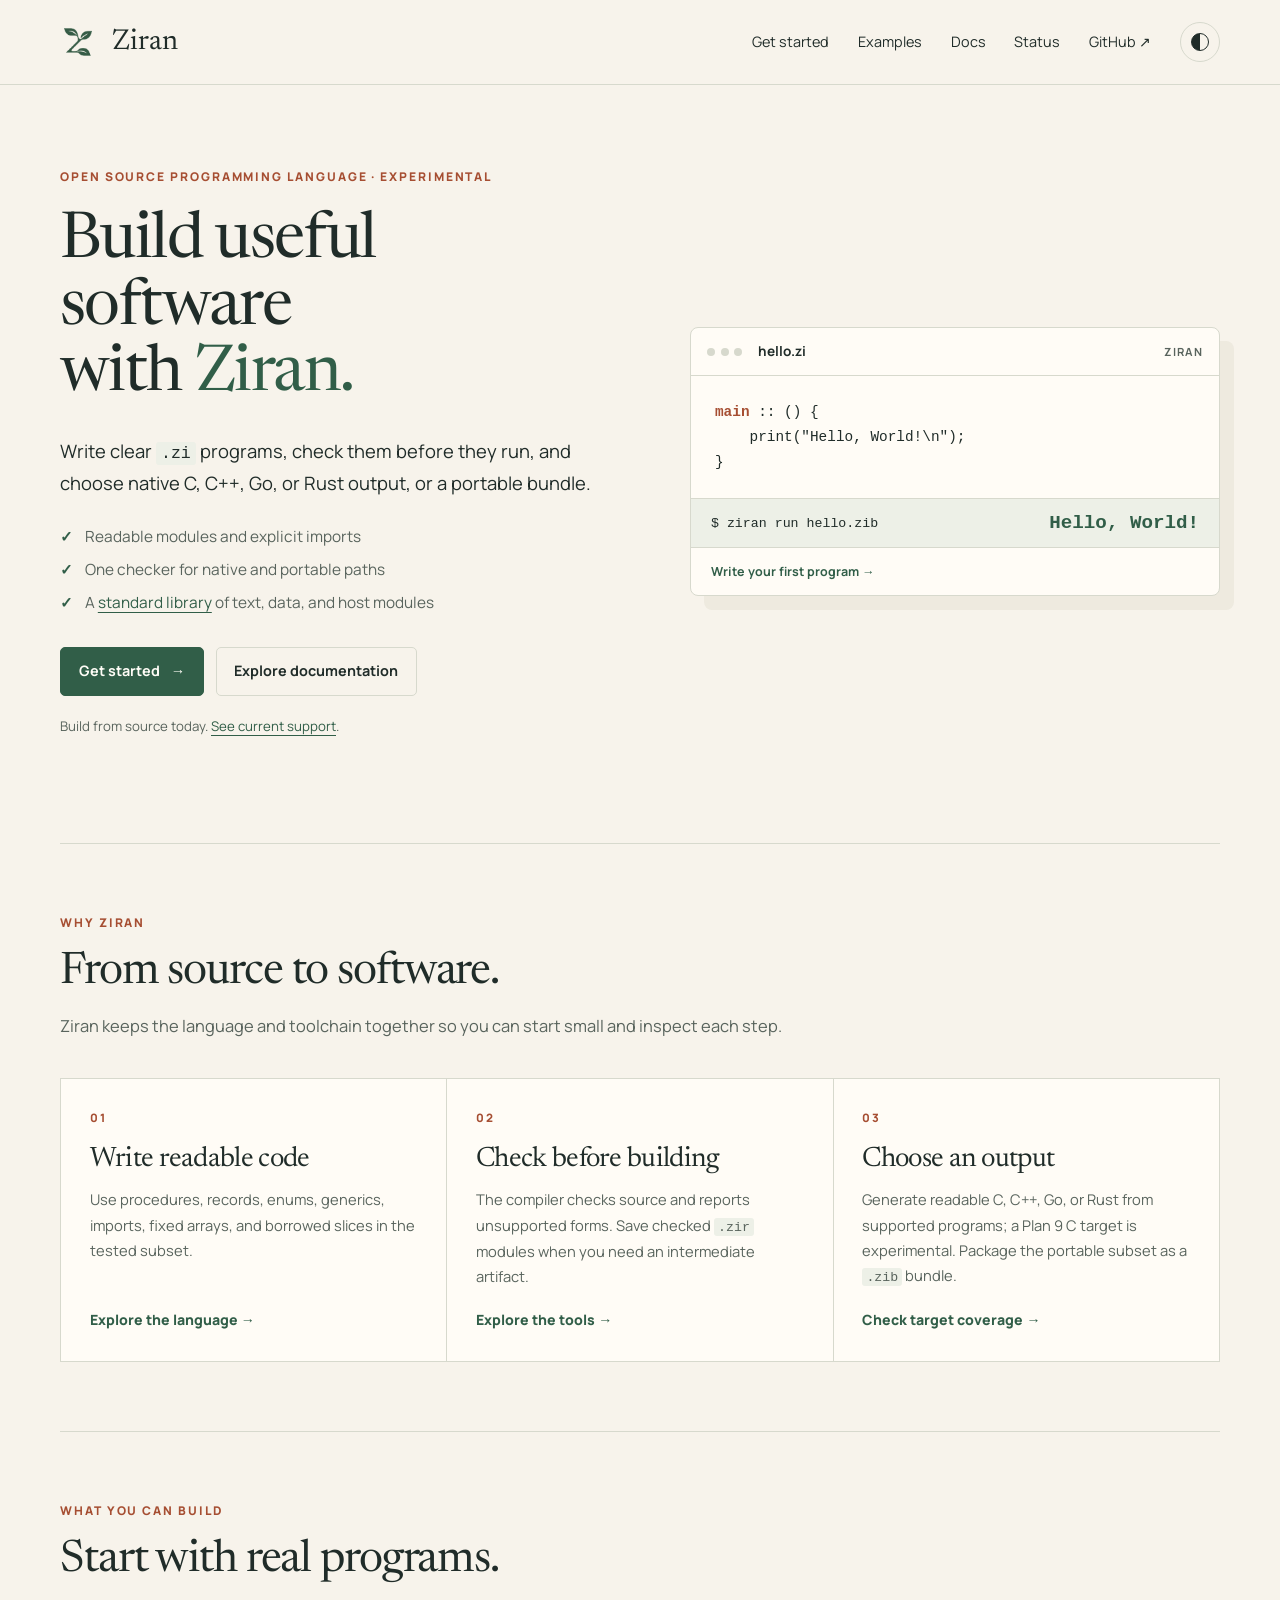
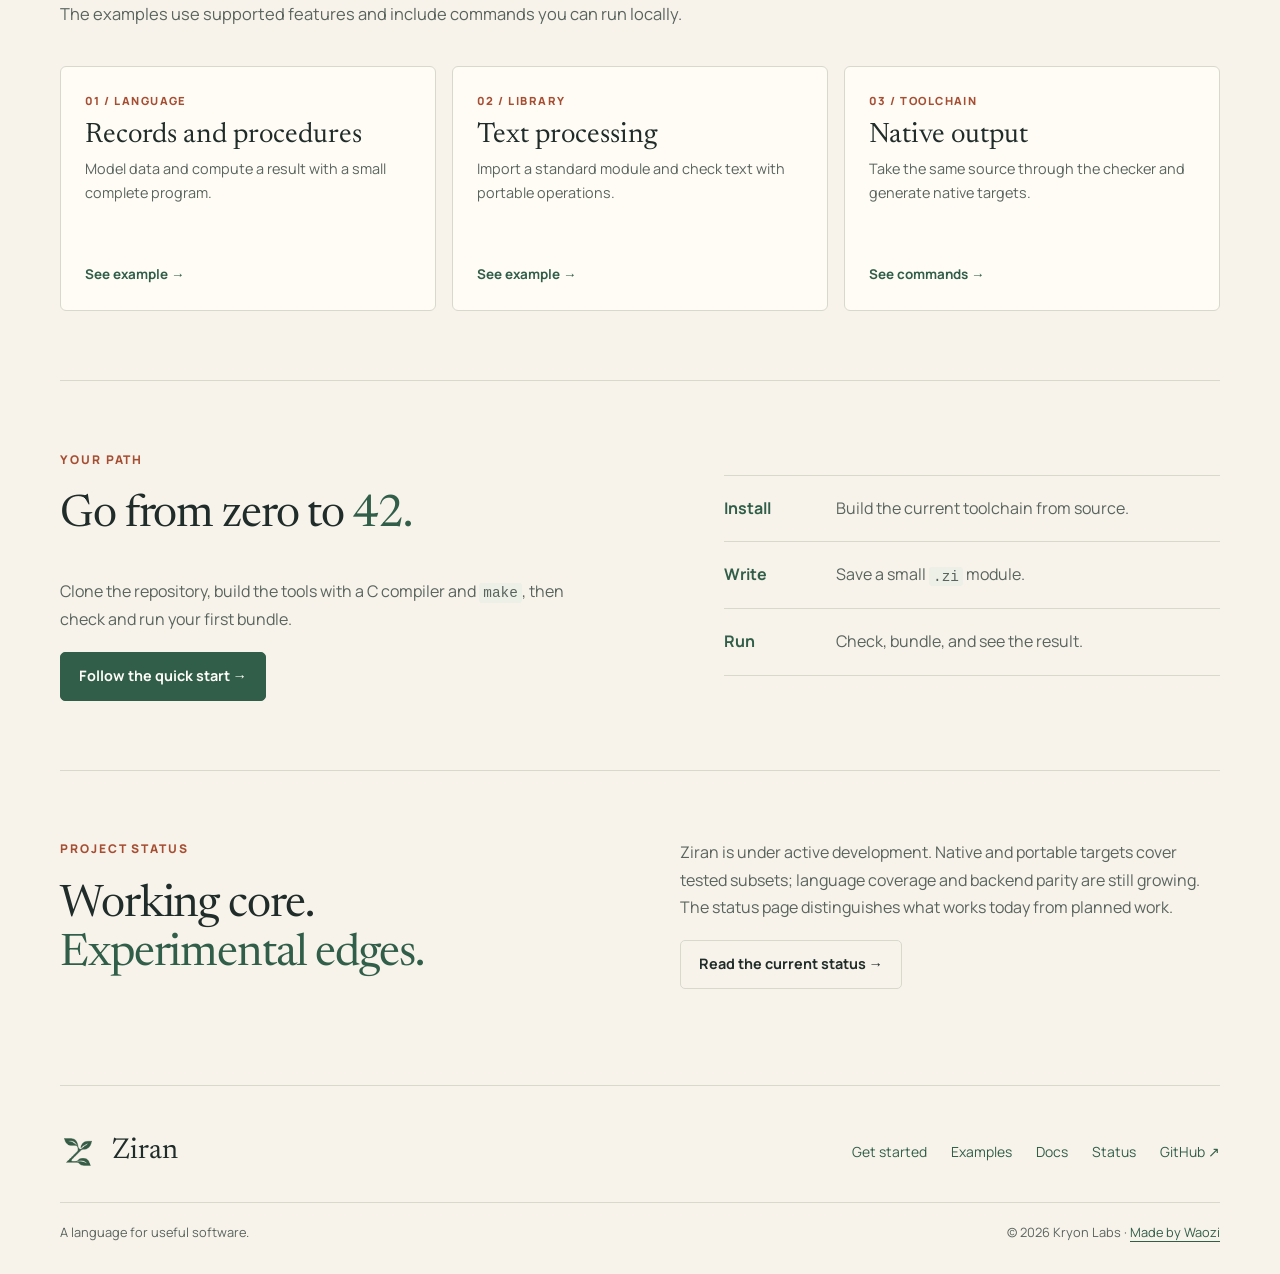
==== site/index.html @ 2a7edd81 "Bring the website up to date with the current toolchain The site now names Rust among the native tar" ====
<!doctype html>
<html lang="en">
<head>
  <meta charset="utf-8">
  <meta name="viewport" content="width=device-width, initial-scale=1">
  <meta name="theme-color" content="#f7f3eb">
  <meta name="description" content="Ziran is an experimental, open-source programming language. Write checked .zi programs, build native C, C++, Go, or Rust output, and run supported portable bundles.">
  <title>Ziran — Build useful software</title>
  <link rel="canonical" href="https://ziran-lang.org/">
  <link rel="icon" href="favicon.svg" type="image/svg+xml">
  <link rel="stylesheet" href="styles.css">
  <meta property="og:type" content="website">
  <meta property="og:url" content="https://ziran-lang.org/">
  <meta property="og:title" content="Ziran — Build useful software">
  <meta property="og:description" content="A checked language with native output and an experimental portable runtime. Start with a real program.">
  <meta name="twitter:card" content="summary">
  <script defer src="site.js"></script>
</head>
<body>
  <a class="skip-link" href="#main">Skip to content</a>
  <header class="site-header"><div class="site-header-inner">
    <a class="brand" href="index.html" aria-label="Ziran home"><img class="brand-icon" src="assets/logo-growing-z.png" alt="" width="36" height="36"><span>Ziran</span></a>
    <button class="menu-button" type="button" aria-expanded="false" aria-controls="primary-nav">Menu</button>
    <nav class="header-nav" id="primary-nav" aria-label="Primary">
      <a href="get-started.html">Get started</a><a href="examples.html">Examples</a><a href="docs.html">Docs</a><a href="status.html">Status</a><a href="https://github.com/ziranlang/ziran">GitHub ↗</a><button class="theme-toggle" type="button" aria-label="Switch color theme"></button>
    </nav>
  </div></header>
  <main id="main">
    <section class="hero hero-new">
      <div class="hero-copy">
        <p class="eyebrow">Open source programming language · Experimental</p>
        <h1>Build useful software with <em>Ziran.</em></h1>
        <p class="hero-lead">Write clear <code>.zi</code> programs, check them before they run, and choose native C, C++, Go, or Rust output, or a portable bundle.</p>
        <ul class="hero-points"><li>Readable modules and explicit imports</li><li>One checker for native and portable paths</li><li>A <a href="std.html">standard library</a> of text, data, and host modules</li></ul>
        <div class="actions"><a class="btn btn-primary" href="get-started.html">Get started <span aria-hidden="true">→</span></a><a class="btn" href="docs.html">Explore documentation</a></div>
        <p class="hero-note">Build from source today. <a href="status.html">See current support</a>.</p>
      </div>
      <div class="hero-code" aria-label="A complete Ziran source example and its result">
        <div class="code-title"><span class="code-dots" aria-hidden="true"><i></i><i></i><i></i></span><span>hello.zi</span><span class="code-tag">Ziran</span></div>
        <pre><code><span class="c-decl">main</span> :: () {
    print("Hello, World!\n");
}</code></pre>
        <div class="code-output"><span>$ ziran run hello.zib</span><strong>Hello, World!</strong></div>
        <div class="code-foot"><a href="get-started.html">Write your first program <span aria-hidden="true">→</span></a></div>
      </div>
    </section>

    <section class="feature-section" id="why">
      <div class="section-heading"><p class="eyebrow">Why Ziran</p><h2>From source to software.</h2><p>Ziran keeps the language and toolchain together so you can start small and inspect each step.</p></div>
      <div class="feature-grid">
        <article><span class="feature-number">01</span><h3>Write readable code</h3><p>Use procedures, records, enums, generics, imports, fixed arrays, and borrowed slices in the tested subset.</p><a href="language.html">Explore the language →</a></article>
        <article><span class="feature-number">02</span><h3>Check before building</h3><p>The compiler checks source and reports unsupported forms. Save checked <code>.zir</code> modules when you need an intermediate artifact.</p><a href="api.html#toolchain">Explore the tools →</a></article>
        <article><span class="feature-number">03</span><h3>Choose an output</h3><p>Generate readable C, C++, Go, or Rust from supported programs; a Plan 9 C target is experimental. Package the portable subset as a <code>.zib</code> bundle.</p><a href="status.html">Check target coverage →</a></article>
      </div>
    </section>

    <section class="use-section">
      <div class="section-heading"><p class="eyebrow">What you can build</p><h2>Start with real programs.</h2><p>The examples use supported features and include commands you can run locally.</p></div>
      <div class="use-grid">
        <a href="examples.html#structs"><span>01 / Language</span><strong>Records and procedures</strong><p>Model data and compute a result with a small complete program.</p><b>See example →</b></a>
        <a href="examples.html#text-demo"><span>02 / Library</span><strong>Text processing</strong><p>Import a standard module and check text with portable operations.</p><b>See example →</b></a>
        <a href="examples.html#targets"><span>03 / Toolchain</span><strong>Native output</strong><p>Take the same source through the checker and generate native targets.</p><b>See commands →</b></a>
      </div>
    </section>

    <section class="journey-section">
      <div><p class="eyebrow">Your path</p><h2>Go from zero to <em>42.</em></h2><p>Clone the repository, build the tools with a C compiler and <code>make</code>, then check and run your first bundle.</p><a class="btn btn-primary" href="get-started.html">Follow the quick start →</a></div>
      <ol><li><strong>Install</strong><span>Build the current toolchain from source.</span></li><li><strong>Write</strong><span>Save a small <code>.zi</code> module.</span></li><li><strong>Run</strong><span>Check, bundle, and see the result.</span></li></ol>
    </section>

    <section class="status-callout">
      <div><p class="eyebrow">Project status</p><h2>Working core.<br><em>Experimental edges.</em></h2></div>
      <div><p>Ziran is under active development. Native and portable targets cover tested subsets; language coverage and backend parity are still growing. The status page distinguishes what works today from planned work.</p><a class="btn" href="status.html">Read the current status →</a></div>
    </section>
  </main>
  <footer><div class="footer-top"><a class="brand" href="index.html"><img class="brand-icon" src="assets/logo-growing-z.png" alt="" width="36" height="36"><span>Ziran</span></a><nav aria-label="Footer"><a href="get-started.html">Get started</a><a href="examples.html">Examples</a><a href="docs.html">Docs</a><a href="status.html">Status</a><a href="https://github.com/ziranlang/ziran">GitHub ↗</a></nav></div><div class="footer-bottom"><p>A language for useful software.</p><p>© 2026 Kryon Labs · <a href="https://waozi.xyz/">Made by Waozi</a></p></div></footer>
</body>
</html>
---- site/styles.css ----
@font-face{font-family:Manrope;src:url('assets/manrope.woff2') format('woff2');font-weight:200 800;font-display:swap}
@font-face{font-family:Newsreader;src:url('assets/newsreader.woff2') format('woff2');font-weight:200 800;font-display:swap}
:root{color-scheme:light;--bg:#f7f3eb;--surface:#fffcf6;--surface-muted:#eeeadf;--ink:#202c29;--muted:#59645d;--line:#d7d9cd;--accent:#315e48;--accent-ink:#fffdf7;--rust:#a64e32;--code:#edf0e7}
:root[data-theme=dark]{color-scheme:dark;--bg:#18221f;--surface:#202e28;--surface-muted:#26352e;--ink:#f4efe3;--muted:#b9c4b9;--line:#415247;--accent:#b5d4a9;--accent-ink:#17241b;--rust:#e6a386;--code:#202c27}
*{box-sizing:border-box}
html{scroll-behavior:smooth;scroll-padding-top:6rem}
body{margin:0;background:var(--bg);color:var(--ink);font:16px/1.7 Manrope,Arial,sans-serif}
a{color:var(--accent);text-underline-offset:4px}
a:hover{text-decoration-thickness:2px}
button{font:inherit;color:inherit;cursor:pointer}
img{max-width:100%;height:auto}
:focus-visible{outline:3px solid var(--rust);outline-offset:4px}
h1,h2,h3,p{margin-top:0}
h1,h2,h3{font-family:Newsreader,Georgia,serif;font-weight:450;line-height:1.08;letter-spacing:-.025em;text-wrap:balance}
h1{font-size:clamp(3rem,5.3vw,5.25rem)}
h2{font-size:clamp(2.2rem,3.5vw,3.4rem)}
h3{font-size:1.7rem}
h1 em,h2 em{font-style:normal;color:var(--accent)}
p{margin-bottom:1.2rem}
code,pre{font-family:ui-monospace,SFMono-Regular,Consolas,monospace}
p code,li code{font-size:.9em;background:var(--code);padding:.12em .3em;border-radius:3px}
pre{margin:0;white-space:pre;overflow-x:auto;tab-size:4;font-size:.9rem;line-height:1.8}
main,.site-header-inner,footer{width:min(1160px,calc(100% - 64px));margin-inline:auto}
main>section{padding-block:4.3rem;border-bottom:1px solid var(--line)}
.skip-link{position:fixed;top:-80px;left:1rem;z-index:20;background:var(--surface);padding:.7rem 1rem}
.skip-link:focus{top:1rem}
.site-header{border-bottom:1px solid var(--line);position:relative;z-index:10}
.site-header-inner{min-height:84px;display:flex;align-items:center;justify-content:space-between;gap:2rem}
.brand{display:inline-flex;align-items:center;gap:.7rem;color:var(--ink);text-decoration:none;font:600 1.8rem Newsreader,Georgia,serif}
.brand-mark{display:grid;place-items:center;width:34px;height:34px;background:var(--accent);color:var(--accent-ink);border-radius:5px;font:700 1.3rem Manrope,Arial,sans-serif}
.brand-icon{width:36px;height:36px;object-fit:contain;flex:none;transform:scale(1.5);margin-right:5px}
:root[data-theme=dark] .brand-icon{background:#f7f3eb;border-radius:5px}
.header-nav{display:flex;align-items:center;gap:1.8rem}
.header-nav a{color:var(--ink);font-size:.9rem;text-decoration:none}
.header-nav a:hover,.header-nav a[aria-current=page]{color:var(--accent);text-decoration:underline}
.theme-toggle{display:grid;place-items:center;flex:0 0 40px;padding:0;background:none;border:1px solid var(--line);border-radius:50%;width:40px;height:40px;line-height:1}
.theme-toggle::before{content:"";display:block;width:16px;height:16px;border:1.5px solid currentColor;border-radius:50%;background:linear-gradient(90deg,currentColor 50%,transparent 50%)}
.menu-button{display:none;border:1px solid var(--line);border-radius:5px;padding:.4rem .8rem;background:var(--surface)}
.eyebrow{color:var(--rust);font-size:.75rem;letter-spacing:.16em;text-transform:uppercase;font-weight:800;margin-bottom:1.4rem}
.hero{display:grid;grid-template-columns:minmax(0,1.03fr) minmax(0,.97fr);align-items:center;gap:3.7rem;min-height:610px}
.hero h1{line-height:1.01;margin-bottom:1.7rem}
.hero-lead{font-size:1.13rem;color:var(--muted);max-width:35rem}
.actions{display:flex;flex-wrap:wrap;gap:.75rem;margin:1.9rem 0 1.2rem}
.btn{display:inline-flex;align-items:center;justify-content:center;gap:.7rem;min-height:46px;padding:.7rem 1.1rem;border:1px solid var(--line);border-radius:5px;color:var(--ink);text-decoration:none;font-size:.9rem;font-weight:700;background:transparent}
.btn:hover{background:var(--surface-muted);text-decoration:none}
.btn-primary{background:var(--accent);border-color:var(--accent);color:var(--accent-ink)}
.btn-primary:hover{background:var(--ink);border-color:var(--ink);color:var(--bg)}
.hero-note{font-size:.83rem;color:var(--muted)}
.hero-note span{margin:0 .35rem}
.hero-code{min-width:0;background:var(--surface);border:1px solid var(--line);box-shadow:16px 16px 0 var(--surface-muted);border-radius:8px;overflow:hidden;transform:rotate(1deg)}
.code-title{display:flex;align-items:center;gap:1rem;border-bottom:1px solid var(--line);padding:.75rem 1rem;font-size:.85rem;font-weight:700}
.code-dots{display:inline-flex;gap:.35rem}.code-dots i{width:8px;height:8px;border-radius:50%;background:var(--line)}
.code-tag{margin-left:auto;color:var(--muted);font-size:.7rem;text-transform:uppercase;letter-spacing:.1em}
.hero-code pre{padding:1.35rem;color:var(--ink);font-size:.85rem;min-height:385px}
.c-decl{color:var(--rust);font-weight:700}
.code-foot{display:flex;flex-wrap:wrap;gap:.55rem;align-items:center;border-top:1px solid var(--line);padding:.75rem 1rem;font-size:.72rem;color:var(--muted);text-transform:uppercase;letter-spacing:.06em}
.intro-band{display:grid;grid-template-columns:repeat(3,1fr);gap:2rem}
.intro-band>div+div{border-left:1px solid var(--line);padding-left:2rem}
.intro-band span{display:block;color:var(--rust);font-size:.7rem;letter-spacing:.14em;font-weight:800;margin-bottom:.8rem}
.intro-band strong{display:block;font:500 1.8rem Newsreader,Georgia,serif;margin-bottom:.35rem}
.intro-band p{color:var(--muted);margin:0;font-size:.93rem}
.split-section{display:grid;grid-template-columns:1fr 1fr;gap:5rem;align-items:start}
.split-section p{color:var(--muted)}
.split-section h2{margin-bottom:1.5rem}
.text-link{font-weight:700;text-decoration:none;border-bottom:1px solid var(--accent)}
.text-link:hover{border-bottom-width:2px}
.pipeline{background:var(--surface);border:1px solid var(--line);padding:1.5rem 2rem;border-radius:8px}
.pipeline>div:not(.pipeline-targets){display:flex;align-items:center;gap:1rem;flex-wrap:wrap}
.pipeline small{color:var(--rust);font-size:.68rem;letter-spacing:.14em;font-weight:800;width:8rem}
.pipeline strong{font:500 2rem Newsreader,Georgia,serif;color:var(--ink)}
.pipeline span:not(.pipe-arrow){color:var(--muted);font-size:.82rem;margin-left:auto}
.pipe-arrow{display:block;color:var(--rust);font-size:1.2rem;margin:.3rem 0 .3rem 9.8rem}
.pipeline-targets{display:grid;grid-template-columns:1fr 1fr;gap:.8rem}.pipeline-targets>div{border:1px solid var(--line);padding:1rem;border-radius:5px}.pipeline-targets small,.pipeline-targets strong{display:block;width:auto}.pipeline-targets strong{font-size:1.55rem}
.relationship{background:linear-gradient(115deg,transparent 60%,var(--surface-muted));padding-inline:1rem}
.status-callout{display:grid;grid-template-columns:1fr 1fr;gap:5rem;align-items:start}
.status-callout p:not(.eyebrow){color:var(--muted)}
footer{padding-block:3rem 2rem}
.footer-top,.footer-bottom{display:flex;justify-content:space-between;gap:2rem;align-items:center}
.footer-top{padding-bottom:2rem;border-bottom:1px solid var(--line)}
.footer-top nav{display:flex;gap:1.5rem;flex-wrap:wrap}.footer-top nav a{font-size:.87rem;text-decoration:none}
.footer-bottom{padding-top:1.2rem;color:var(--muted);font-size:.8rem}.footer-bottom p{margin:0}
.article-head{padding-block:4rem 2.5rem;border-bottom:1px solid var(--line);max-width:54rem}.article-head h1{margin-bottom:1.2rem}.article-head>p:last-child{color:var(--muted);font-size:1.1rem}
.article-grid{display:grid;grid-template-columns:12rem minmax(0,1fr);gap:5rem;padding-block:2rem 4rem}
.page-toc{position:sticky;top:2rem;align-self:start;display:grid;gap:.6rem;font-size:.85rem}.page-toc strong{color:var(--rust);text-transform:uppercase;letter-spacing:.1em;font-size:.73rem}.page-toc a{text-decoration:none}
.article-body section{padding-block:2.5rem;border-bottom:1px solid var(--line);scroll-margin-top:2rem}.article-body section:first-child{padding-top:.5rem}.article-body h2{font-size:2.6rem}.article-body p{max-width:48rem;color:var(--muted)}.article-body pre{background:var(--code);border:1px solid var(--line);border-radius:6px;padding:1.25rem;margin:1.2rem 0;max-width:100%}
.link-list{display:grid;border-top:1px solid var(--line)}.link-list a{display:flex;justify-content:space-between;gap:1.5rem;padding:1rem 0;border-bottom:1px solid var(--line);text-decoration:none}.link-list span{color:var(--muted);font-size:.85rem;text-align:right}
.api-list{border-top:1px solid var(--line);margin:1.4rem 0 1.8rem}.api-list>div{padding:1rem 0;border-bottom:1px solid var(--line)}.api-list>div>code{display:block;overflow-wrap:anywhere;color:var(--ink);font-size:.9rem;font-weight:700}.api-list p{margin:.3rem 0 0;font-size:.9rem}.api-list p.api-note{color:var(--accent);font-size:.78rem;font-weight:600;letter-spacing:.02em}.api-body h3{margin:2rem 0 .5rem}.api-body section p{max-width:100%}
.status-grid{display:grid;grid-template-columns:repeat(2,1fr);gap:1px;background:var(--line);padding:0!important;margin-block:2rem}.status-grid article{background:var(--bg);padding:2rem}.status-grid h2{font-size:2rem}.status-grid p{color:var(--muted);margin:0}.status-label{color:var(--rust);font-size:.72rem;text-transform:uppercase;letter-spacing:.12em;font-weight:800}
.status-roadmap{max-width:60rem}.roadmap-list{border-top:1px solid var(--line);margin:1.8rem 0 2rem}.roadmap-list>div{display:grid;grid-template-columns:13rem 1fr;gap:2rem;padding:1.1rem 0;border-bottom:1px solid var(--line)}.roadmap-list p{color:var(--muted);margin:0}
@media(max-width:850px){.hero{grid-template-columns:1fr;gap:2rem;padding-block:3.5rem}.hero-code{transform:none;max-width:42rem}.split-section,.status-callout{gap:2rem}.pipeline>div:not(.pipeline-targets){display:block}.pipeline span:not(.pipe-arrow){display:block;margin:0}.pipe-arrow{margin-left:0}.article-grid{gap:2rem}}
@media(max-width:650px){main,.site-header-inner,footer{width:min(100% - 36px,1160px)}main>section{padding-block:3.2rem}.site-header-inner{min-height:68px}.brand{font-size:1.55rem}.menu-button{display:block}.header-nav{display:none;position:absolute;top:100%;left:0;right:0;padding:1rem 18px 1.4rem;background:var(--surface);border-bottom:1px solid var(--line);box-shadow:0 12px 20px #0002;align-items:stretch;flex-direction:column;gap:.9rem}.header-nav.is-open{display:flex}.header-nav a{font-size:1rem}.hero{min-height:0}.hero h1{font-size:clamp(2.8rem,12vw,4.3rem)}.hero-code pre{font-size:.75rem;min-height:0}.intro-band,.split-section,.status-callout,.status-grid,.article-grid{grid-template-columns:1fr}.intro-band>div+div{border-left:0;border-top:1px solid var(--line);padding-left:0;padding-top:1.5rem}.relationship{padding-inline:0}.article-head{padding-block:3rem 2rem}.article-grid{padding-top:0}.page-toc{position:static;display:flex;flex-wrap:wrap;gap:.55rem 1rem;padding:1rem 0;border-bottom:1px solid var(--line)}.page-toc strong{width:100%}.status-grid article{padding:1.5rem}.roadmap-list>div{grid-template-columns:1fr;gap:.3rem}.footer-top,.footer-bottom{align-items:flex-start;flex-direction:column;gap:1rem}.footer-top nav{gap:1rem}}
@media(prefers-reduced-motion:reduce){html{scroll-behavior:auto}}

/* Clear entry paths for the language site. */
.hero-new{min-height:0;padding-block:5.1rem 5.4rem;gap:4.2rem}
.hero-new h1{font-size:clamp(3.4rem,5vw,5.5rem);line-height:1.04;max-width:13ch}
.hero-new .hero-lead{font-size:1.15rem;max-width:34rem;color:var(--ink)}
.hero-points{padding:0;margin:1.5rem 0 1.7rem;list-style:none;color:var(--muted);font-size:.96rem}
.hero-points li{position:relative;padding-left:1.55rem;margin:.45rem 0}
.hero-points li::before{content:"✓";position:absolute;left:0;color:var(--accent);font-weight:800}
.hero-new .hero-code{transform:none;box-shadow:14px 14px 0 var(--surface-muted)}
.hero-new .hero-code pre{min-height:0;padding:1.45rem 1.5rem;font-size:.9rem;line-height:1.75}
.code-output{display:flex;align-items:center;justify-content:space-between;gap:1rem;background:var(--code);border-top:1px solid var(--line);padding:.8rem 1.25rem;font: .83rem ui-monospace,SFMono-Regular,Consolas,monospace}
.code-output strong{color:var(--accent);font-size:1.2rem}
.hero-new .code-foot{padding:.8rem 1.25rem;text-transform:none;letter-spacing:0;font-size:.78rem}
.hero-new .code-foot a{font-weight:700;text-decoration:none}
.hero-new .code-foot a:hover{text-decoration:underline}
.section-heading{max-width:46rem;margin-bottom:2.4rem}
.section-heading .eyebrow{margin-bottom:1rem}
.section-heading h2{margin-bottom:.9rem}
.section-heading>p:last-child{color:var(--muted);font-size:1.03rem}
.feature-grid{display:grid;grid-template-columns:repeat(3,minmax(0,1fr));gap:1px;background:var(--line);border:1px solid var(--line)}
.feature-grid article{background:var(--surface);padding:1.8rem;display:flex;flex-direction:column;align-items:start}
.feature-number{color:var(--rust);font-weight:800;font-size:.72rem;letter-spacing:.15em}
.feature-grid h3{font-size:1.75rem;margin:1.05rem 0 .8rem}
.feature-grid p{color:var(--muted);font-size:.92rem;flex:1}
.feature-grid a{font-size:.88rem;font-weight:800;text-decoration:none}
.feature-grid a:hover{text-decoration:underline}
.use-grid,.docs-card-grid{display:grid;grid-template-columns:repeat(3,minmax(0,1fr));gap:1rem}
.use-grid>a,.docs-card-grid>a{display:flex;flex-direction:column;align-items:start;text-decoration:none;color:var(--ink);border:1px solid var(--line);background:var(--surface);border-radius:6px;padding:1.5rem;min-height:245px;transition:transform .15s ease,box-shadow .15s ease}
.use-grid>a:hover,.docs-card-grid>a:hover{transform:translateY(-3px);box-shadow:0 8px 20px #0001}
.use-grid span,.docs-card-grid span{color:var(--rust);font-size:.7rem;letter-spacing:.13em;text-transform:uppercase;font-weight:800}
.use-grid strong,.docs-card-grid strong{font:500 1.75rem Newsreader,Georgia,serif;margin:.7rem 0 .45rem}
.use-grid p,.docs-card-grid p{color:var(--muted);font-size:.9rem;flex:1;margin-bottom:.7rem}
.use-grid b,.docs-card-grid b{color:var(--accent);font-size:.84rem}
.journey-section{display:grid;grid-template-columns:1fr .85fr;gap:5rem;align-items:center}
.journey-section p:not(.eyebrow){color:var(--muted);max-width:33rem}
.journey-section ol{list-style:none;padding:0;margin:0;border-top:1px solid var(--line)}
.journey-section li{display:grid;grid-template-columns:6rem 1fr;gap:1rem;padding:1.2rem 0;border-bottom:1px solid var(--line)}
.journey-section li strong{color:var(--accent)}
.journey-section li span{color:var(--muted)}
.docs-home .article-head{max-width:48rem}
.docs-feature{display:grid;grid-template-columns:1fr .65fr;gap:5rem;align-items:center}
.docs-feature p:not(.eyebrow){color:var(--muted);max-width:37rem}
.docs-command{border:1px solid var(--line);background:var(--surface);border-radius:6px;padding:1.5rem}
.docs-command>span{color:var(--rust);font-size:.72rem;font-weight:800;letter-spacing:.15em}
.docs-command p{margin:1rem 0 0;padding-bottom:1rem;border-bottom:1px solid var(--line)}
.docs-command p:last-child{padding:0;border:0}
.docs-command b{color:var(--accent);margin-right:.7rem}
.docs-card-grid{grid-template-columns:repeat(3,minmax(0,1fr))}
.docs-card-grid>a{min-height:220px}
.docs-note{background:var(--surface-muted);padding:1.5rem 2rem!important;margin-bottom:2rem}
.docs-note p{margin:0}
.article-body pre{white-space:pre;overflow-x:auto;position:relative;padding-top:2.7rem}
.copy-button{position:absolute;top:.55rem;right:.55rem;border:1px solid var(--line);background:var(--surface);border-radius:4px;padding:.22rem .55rem;font:700 .72rem Manrope,Arial,sans-serif;color:var(--ink)}
.copy-button:hover{background:var(--surface-muted)}
.article-body{min-width:0}
@media(max-width:850px){.hero-new{gap:2.8rem}.hero-new h1{max-width:15ch}.feature-grid,.use-grid,.docs-card-grid{grid-template-columns:repeat(2,minmax(0,1fr))}.journey-section,.docs-feature{grid-template-columns:1fr;gap:2rem}}
@media(max-width:650px){.hero-new{padding-block:3.5rem}.hero-new h1{font-size:clamp(3rem,11vw,4.2rem)}.hero-new .hero-code{box-shadow:8px 8px 0 var(--surface-muted)}.feature-grid,.use-grid,.docs-card-grid,.article-grid{grid-template-columns:minmax(0,1fr)}.feature-grid article{padding:1.5rem}.use-grid>a,.docs-card-grid>a{min-height:0}.journey-section li{grid-template-columns:5rem 1fr}.docs-note{padding:1.5rem!important}}
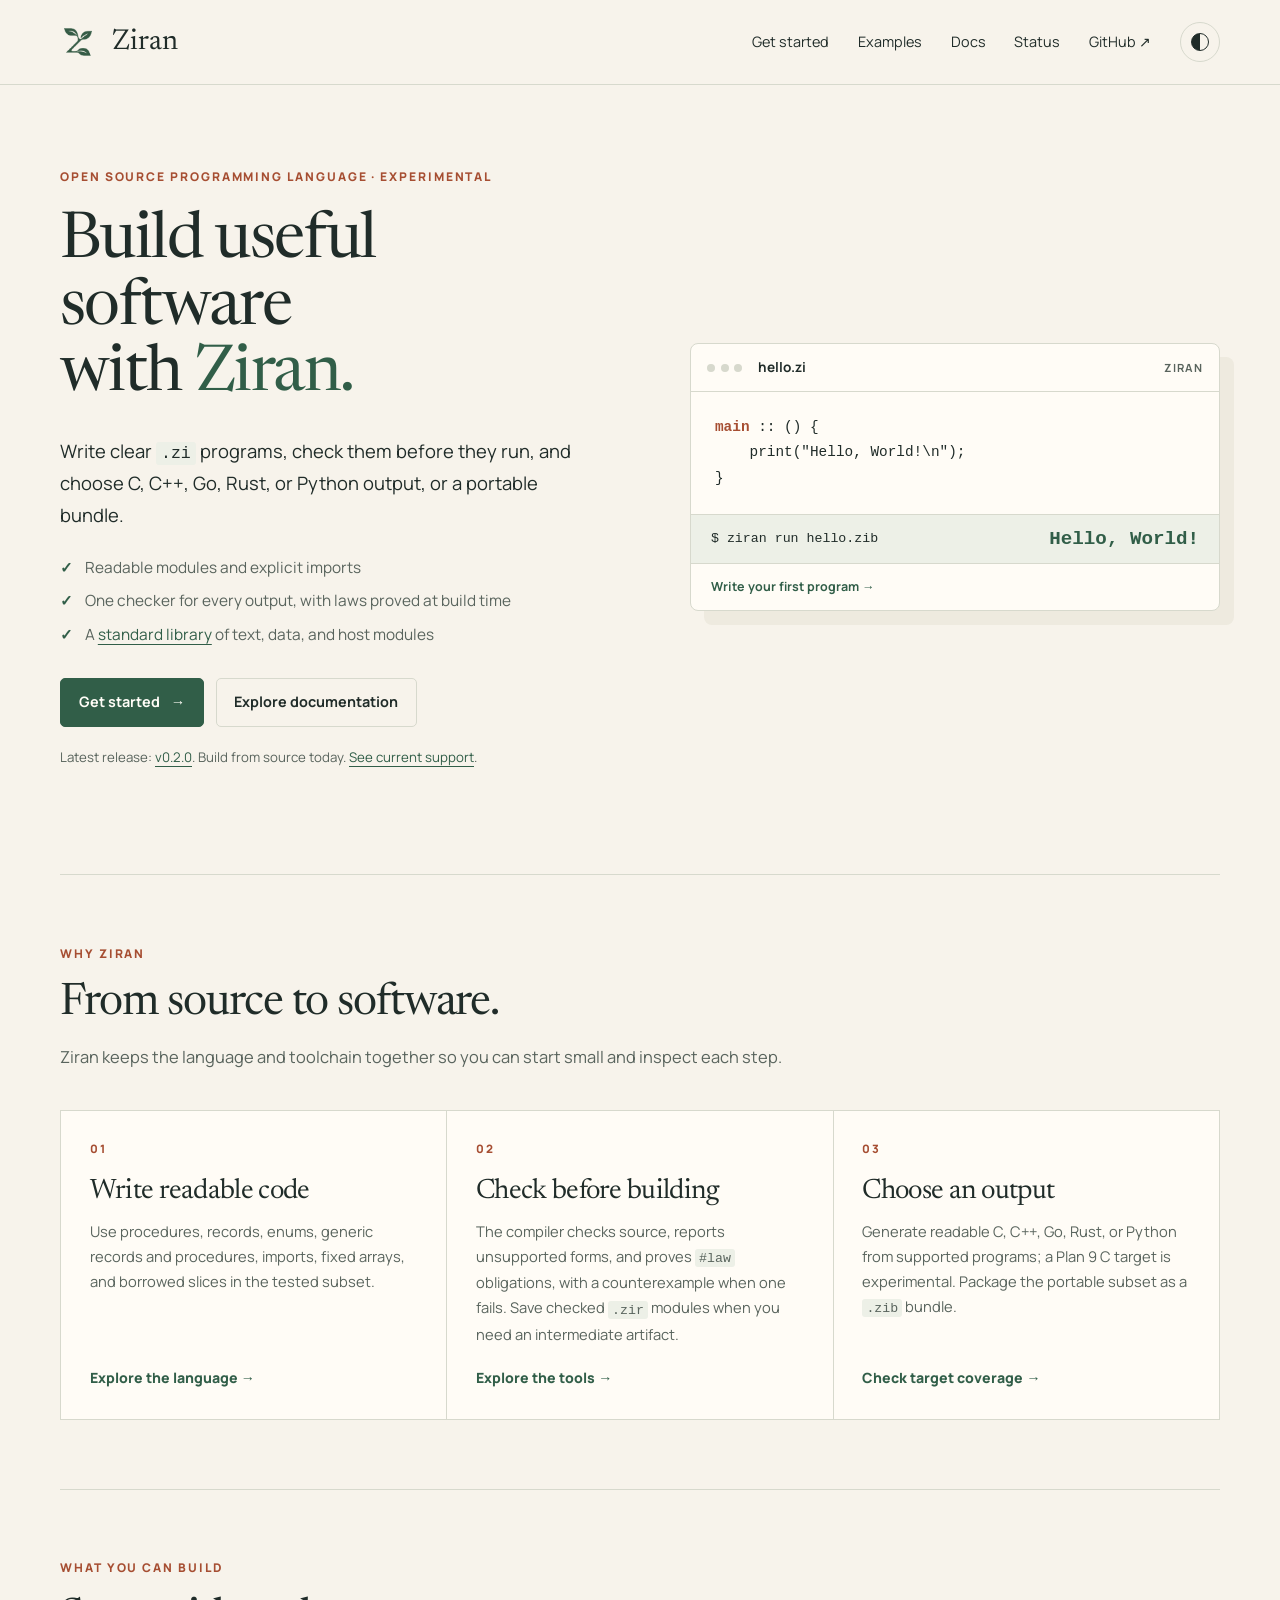
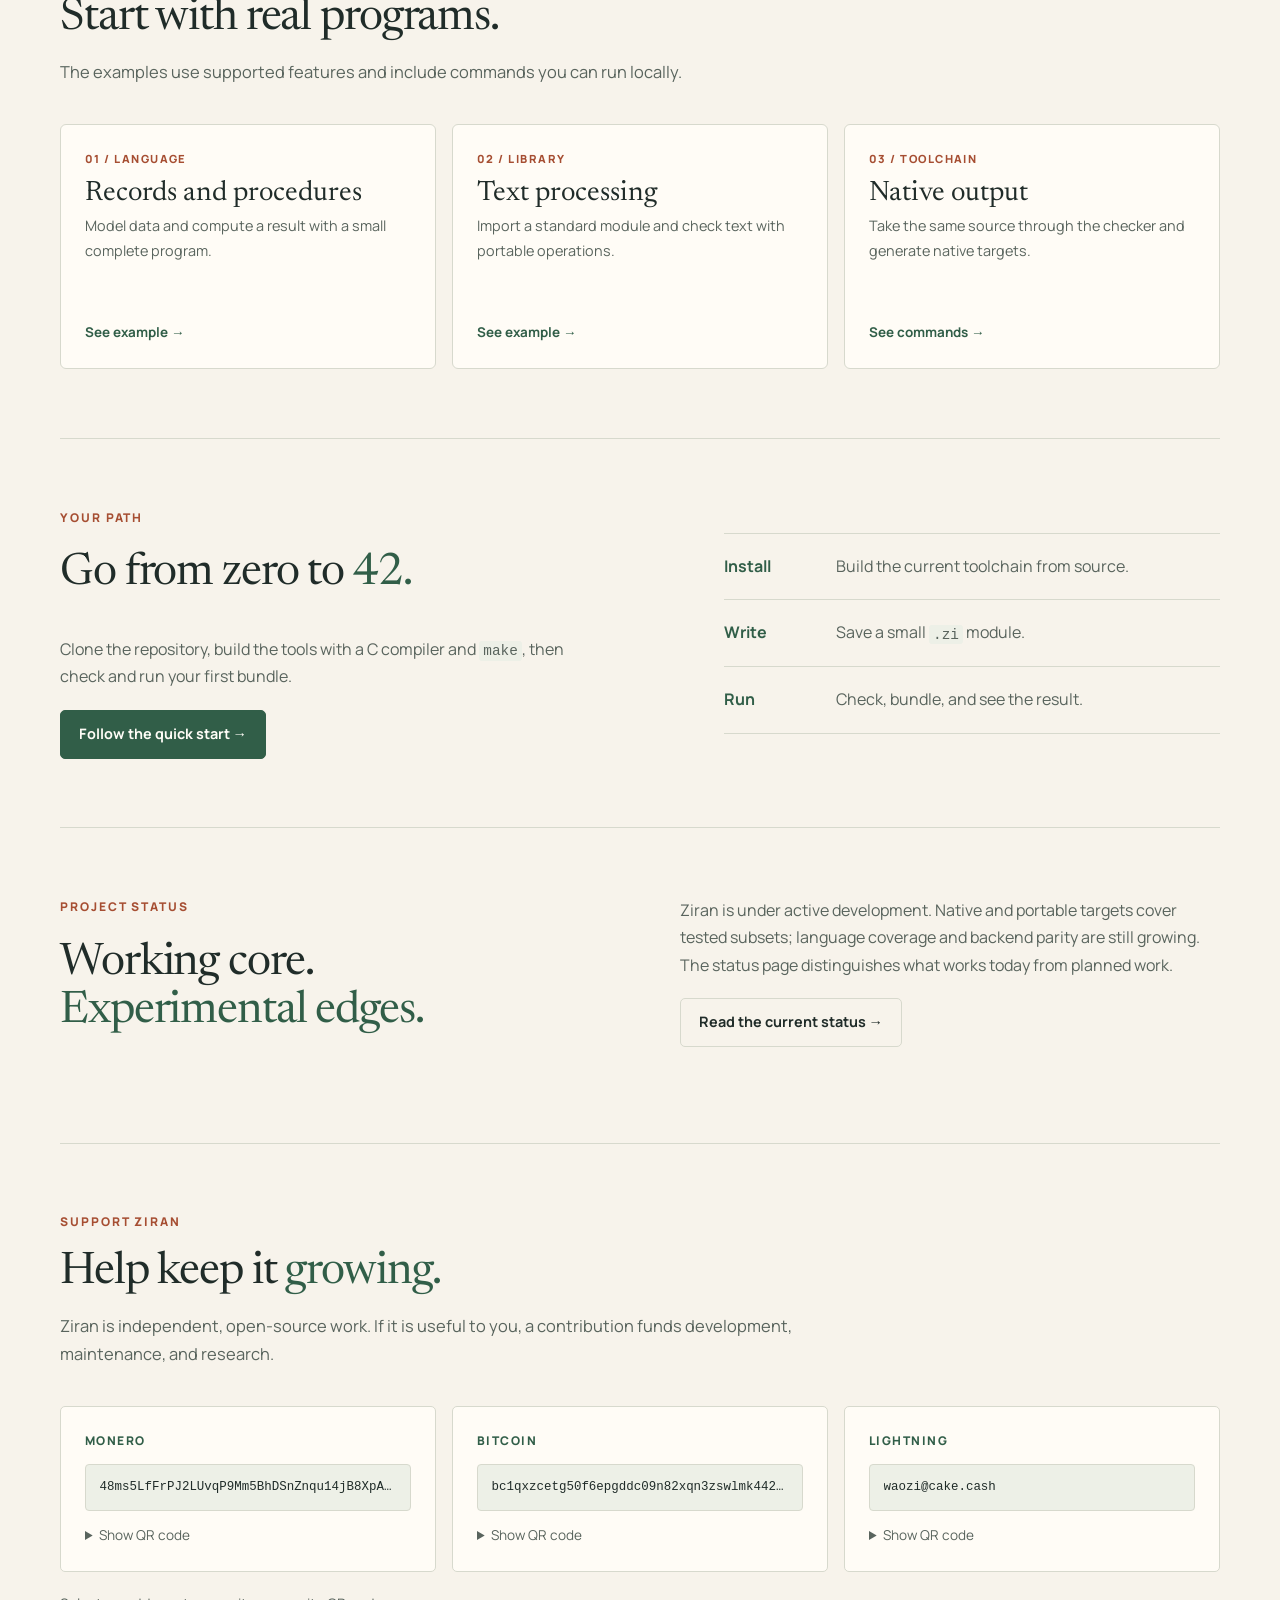
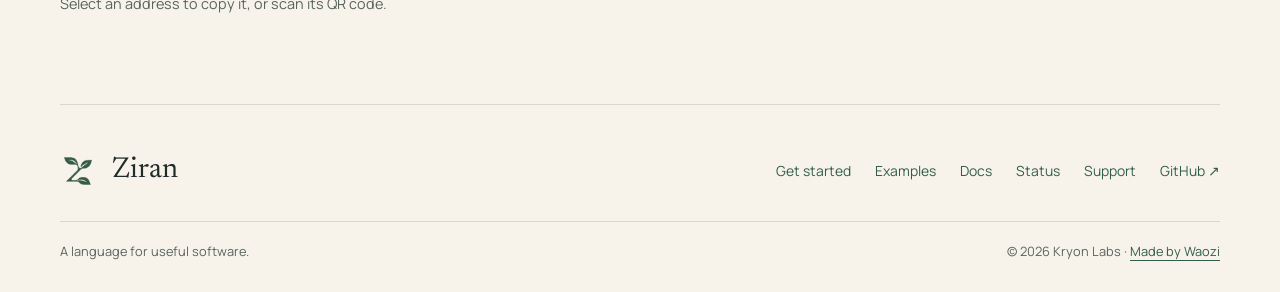
==== commit a0cfe0b2: "Bring the website up to v0.2.0 and add a support section Document the Python target, ziran version a" ====
--- a/site/index.html
+++ b/site/index.html
@@ -4,7 +4,7 @@
   <meta charset="utf-8">
   <meta name="viewport" content="width=device-width, initial-scale=1">
   <meta name="theme-color" content="#f7f3eb">
-  <meta name="description" content="Ziran is an experimental, open-source programming language. Write checked .zi programs, build native C, C++, Go, or Rust output, and run supported portable bundles.">
+  <meta name="description" content="Ziran is an experimental, open-source programming language. Write checked .zi programs, build C, C++, Go, Rust, or Python output, and run supported portable bundles.">
   <title>Ziran — Build useful software</title>
   <link rel="canonical" href="https://ziran-lang.org/">
   <link rel="icon" href="favicon.svg" type="image/svg+xml">
@@ -30,10 +30,10 @@
       <div class="hero-copy">
         <p class="eyebrow">Open source programming language · Experimental</p>
         <h1>Build useful software with <em>Ziran.</em></h1>
-        <p class="hero-lead">Write clear <code>.zi</code> programs, check them before they run, and choose native C, C++, Go, or Rust output, or a portable bundle.</p>
-        <ul class="hero-points"><li>Readable modules and explicit imports</li><li>One checker for native and portable paths</li><li>A <a href="std.html">standard library</a> of text, data, and host modules</li></ul>
+        <p class="hero-lead">Write clear <code>.zi</code> programs, check them before they run, and choose C, C++, Go, Rust, or Python output, or a portable bundle.</p>
+        <ul class="hero-points"><li>Readable modules and explicit imports</li><li>One checker for every output, with laws proved at build time</li><li>A <a href="std.html">standard library</a> of text, data, and host modules</li></ul>
         <div class="actions"><a class="btn btn-primary" href="get-started.html">Get started <span aria-hidden="true">→</span></a><a class="btn" href="docs.html">Explore documentation</a></div>
-        <p class="hero-note">Build from source today. <a href="status.html">See current support</a>.</p>
+        <p class="hero-note">Latest release: <a href="https://github.com/ziranlang/ziran/releases/tag/v0.2.0">v0.2.0</a>. Build from source today. <a href="status.html">See current support</a>.</p>
       </div>
       <div class="hero-code" aria-label="A complete Ziran source example and its result">
         <div class="code-title"><span class="code-dots" aria-hidden="true"><i></i><i></i><i></i></span><span>hello.zi</span><span class="code-tag">Ziran</span></div>
@@ -48,9 +48,9 @@
     <section class="feature-section" id="why">
       <div class="section-heading"><p class="eyebrow">Why Ziran</p><h2>From source to software.</h2><p>Ziran keeps the language and toolchain together so you can start small and inspect each step.</p></div>
       <div class="feature-grid">
-        <article><span class="feature-number">01</span><h3>Write readable code</h3><p>Use procedures, records, enums, generics, imports, fixed arrays, and borrowed slices in the tested subset.</p><a href="language.html">Explore the language →</a></article>
-        <article><span class="feature-number">02</span><h3>Check before building</h3><p>The compiler checks source and reports unsupported forms. Save checked <code>.zir</code> modules when you need an intermediate artifact.</p><a href="api.html#toolchain">Explore the tools →</a></article>
-        <article><span class="feature-number">03</span><h3>Choose an output</h3><p>Generate readable C, C++, Go, or Rust from supported programs; a Plan 9 C target is experimental. Package the portable subset as a <code>.zib</code> bundle.</p><a href="status.html">Check target coverage →</a></article>
+        <article><span class="feature-number">01</span><h3>Write readable code</h3><p>Use procedures, records, enums, generic records and procedures, imports, fixed arrays, and borrowed slices in the tested subset.</p><a href="language.html">Explore the language →</a></article>
+        <article><span class="feature-number">02</span><h3>Check before building</h3><p>The compiler checks source, reports unsupported forms, and proves <code>#law</code> obligations, with a counterexample when one fails. Save checked <code>.zir</code> modules when you need an intermediate artifact.</p><a href="api.html#toolchain">Explore the tools →</a></article>
+        <article><span class="feature-number">03</span><h3>Choose an output</h3><p>Generate readable C, C++, Go, Rust, or Python from supported programs; a Plan 9 C target is experimental. Package the portable subset as a <code>.zib</code> bundle.</p><a href="status.html">Check target coverage →</a></article>
       </div>
     </section>
 
@@ -72,7 +72,16 @@
       <div><p class="eyebrow">Project status</p><h2>Working core.<br><em>Experimental edges.</em></h2></div>
       <div><p>Ziran is under active development. Native and portable targets cover tested subsets; language coverage and backend parity are still growing. The status page distinguishes what works today from planned work.</p><a class="btn" href="status.html">Read the current status →</a></div>
     </section>
+    <section class="support-section" id="support" aria-labelledby="support-title">
+      <div class="section-heading"><p class="eyebrow">Support Ziran</p><h2 id="support-title">Help keep it <em>growing.</em></h2><p>Ziran is independent, open-source work. If it is useful to you, a contribution funds development, maintenance, and research.</p></div>
+      <div class="support-grid">
+        <article><span class="support-label">Monero</span><button class="support-address" type="button" data-copy="48ms5LfFrPJ2LUvqP9Mm5BhDSnZnqu14jB8XpAukw3jDBKxRAxYvq3k4fEwXY7kCY3LrtycMUayJZR1YJuyvJHCDCcyw6pA" aria-label="Copy Monero address"><code>48ms5LfFrPJ2LUvqP9Mm5BhDSnZnqu14jB8XpAukw3jDBKxRAxYvq3k4fEwXY7kCY3LrtycMUayJZR1YJuyvJHCDCcyw6pA</code></button><details><summary>Show QR code</summary><img src="assets/support-monero.png" alt="QR code for the Monero address" width="172" height="172" loading="lazy"></details></article>
+        <article><span class="support-label">Bitcoin</span><button class="support-address" type="button" data-copy="bc1qxzcetg50f6epgddc09n82xqn3zswlmk44235y5" aria-label="Copy Bitcoin address"><code>bc1qxzcetg50f6epgddc09n82xqn3zswlmk44235y5</code></button><details><summary>Show QR code</summary><img src="assets/support-bitcoin.png" alt="QR code for the Bitcoin address" width="172" height="172" loading="lazy"></details></article>
+        <article><span class="support-label">Lightning</span><button class="support-address" type="button" data-copy="waozi@cake.cash" aria-label="Copy Lightning address"><code>waozi@cake.cash</code></button><details><summary>Show QR code</summary><img src="assets/support-lightning.png" alt="QR code for the Lightning address" width="172" height="172" loading="lazy"></details></article>
+      </div>
+      <p class="support-note" role="status">Select an address to copy it, or scan its QR code.</p>
+    </section>
   </main>
-  <footer><div class="footer-top"><a class="brand" href="index.html"><img class="brand-icon" src="assets/logo-growing-z.png" alt="" width="36" height="36"><span>Ziran</span></a><nav aria-label="Footer"><a href="get-started.html">Get started</a><a href="examples.html">Examples</a><a href="docs.html">Docs</a><a href="status.html">Status</a><a href="https://github.com/ziranlang/ziran">GitHub ↗</a></nav></div><div class="footer-bottom"><p>A language for useful software.</p><p>© 2026 Kryon Labs · <a href="https://waozi.xyz/">Made by Waozi</a></p></div></footer>
+  <footer><div class="footer-top"><a class="brand" href="index.html"><img class="brand-icon" src="assets/logo-growing-z.png" alt="" width="36" height="36"><span>Ziran</span></a><nav aria-label="Footer"><a href="get-started.html">Get started</a><a href="examples.html">Examples</a><a href="docs.html">Docs</a><a href="status.html">Status</a><a href="index.html#support">Support</a><a href="https://github.com/ziranlang/ziran">GitHub ↗</a></nav></div><div class="footer-bottom"><p>A language for useful software.</p><p>© 2026 Kryon Labs · <a href="https://waozi.xyz/">Made by Waozi</a></p></div></footer>
 </body>
 </html>
--- a/site/styles.css
+++ b/site/styles.css
@@ -147,3 +147,5 @@
 .article-body{min-width:0}
 @media(max-width:850px){.hero-new{gap:2.8rem}.hero-new h1{max-width:15ch}.feature-grid,.use-grid,.docs-card-grid{grid-template-columns:repeat(2,minmax(0,1fr))}.journey-section,.docs-feature{grid-template-columns:1fr;gap:2rem}}
 @media(max-width:650px){.hero-new{padding-block:3.5rem}.hero-new h1{font-size:clamp(3rem,11vw,4.2rem)}.hero-new .hero-code{box-shadow:8px 8px 0 var(--surface-muted)}.feature-grid,.use-grid,.docs-card-grid,.article-grid{grid-template-columns:minmax(0,1fr)}.feature-grid article{padding:1.5rem}.use-grid>a,.docs-card-grid>a{min-height:0}.journey-section li{grid-template-columns:5rem 1fr}.docs-note{padding:1.5rem!important}}
+.support-grid{display:grid;grid-template-columns:repeat(3,minmax(0,1fr));gap:1rem}.support-grid article{display:flex;flex-direction:column;gap:.8rem;min-width:0;padding:1.5rem;border:1px solid var(--line);border-radius:5px;background:var(--surface)}.support-label{color:var(--accent);font-size:.75rem;font-weight:800;letter-spacing:.12em;text-transform:uppercase}.support-address{display:block;width:100%;padding:.75rem .85rem;border:1px solid var(--line);border-radius:4px;background:var(--code);color:var(--ink);text-align:left;cursor:pointer}.support-address:hover{border-color:var(--accent)}.support-address code{display:block;overflow:hidden;white-space:nowrap;text-overflow:ellipsis;background:none;padding:0;font-size:.78rem}.support-address.is-copied{border-color:var(--accent)}.support-grid details summary{cursor:pointer;color:var(--muted);font-size:.85rem}.support-grid details img{display:block;width:172px;height:172px;margin-top:.8rem;padding:.6rem;background:#fff;border-radius:4px;image-rendering:pixelated}.support-note{margin-top:1.2rem;color:var(--muted);font-size:.9rem}
+@media(max-width:850px){.support-grid{grid-template-columns:minmax(0,1fr)}}
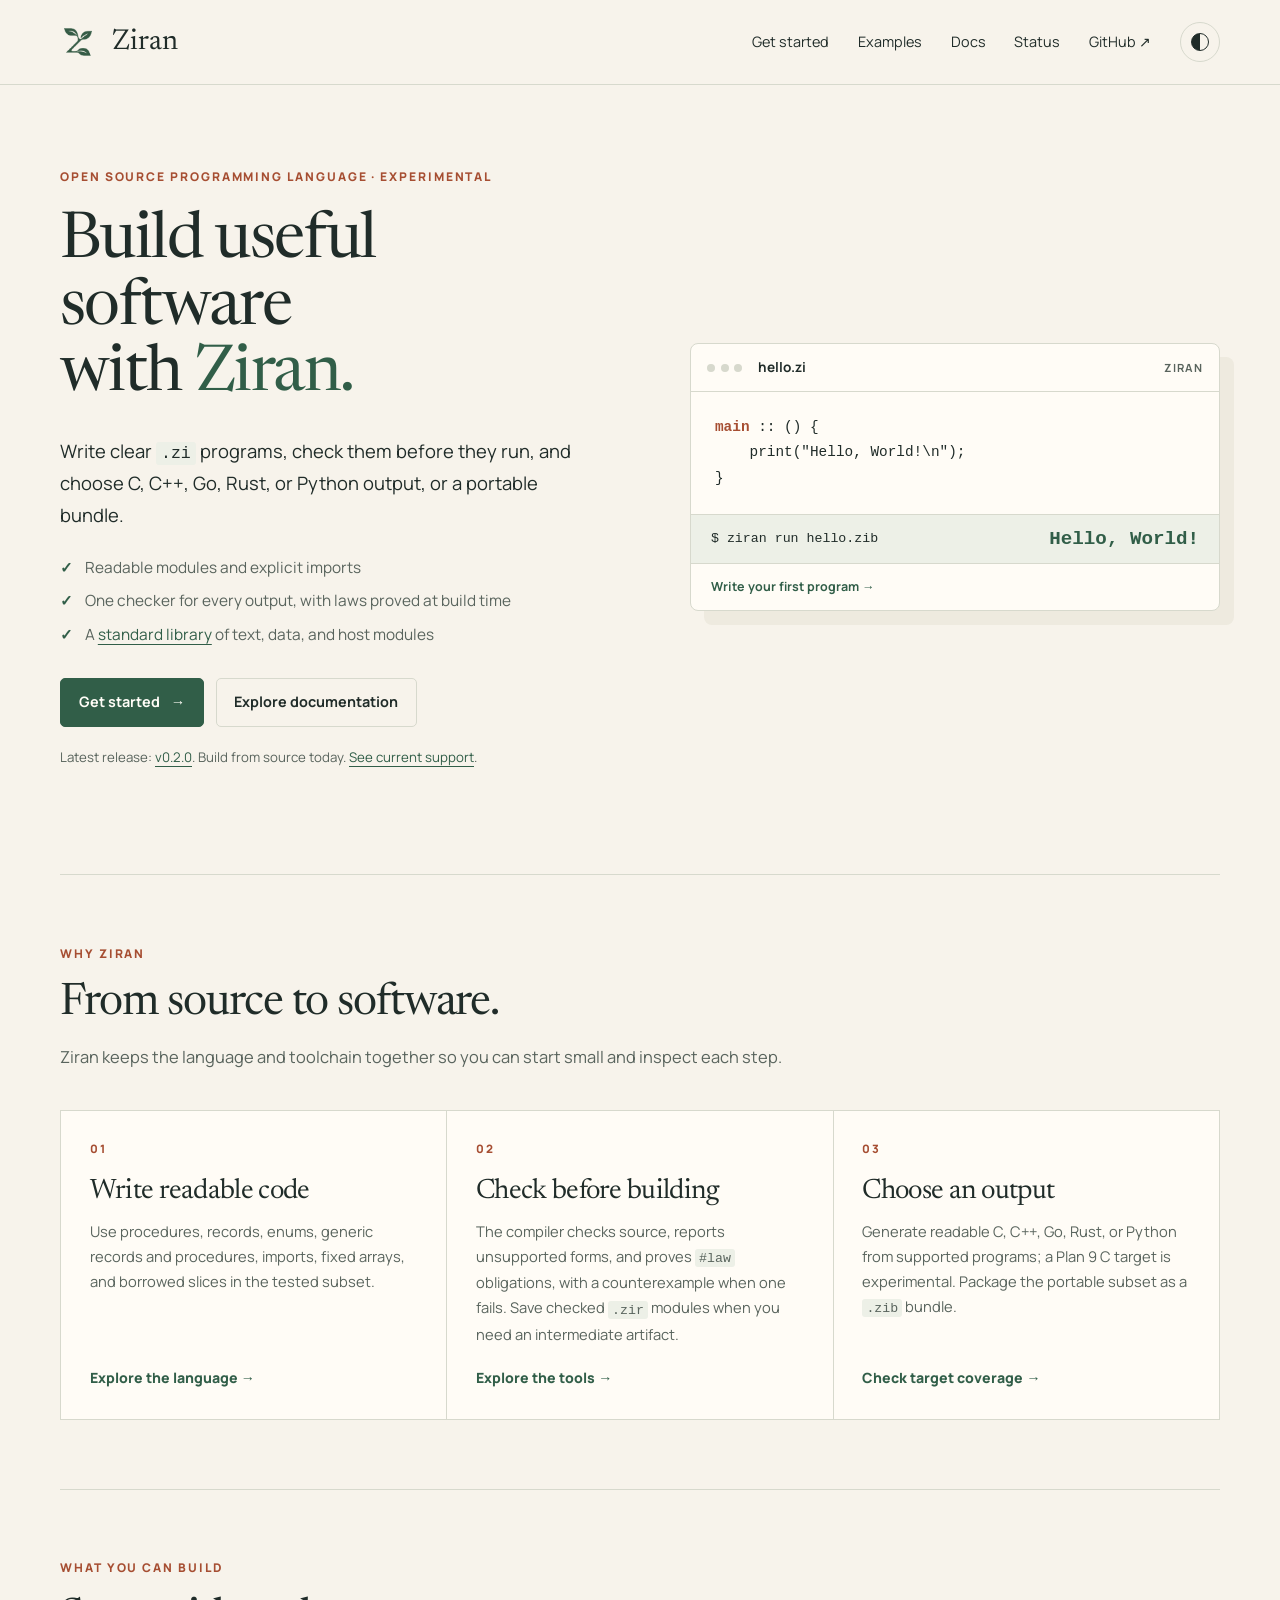
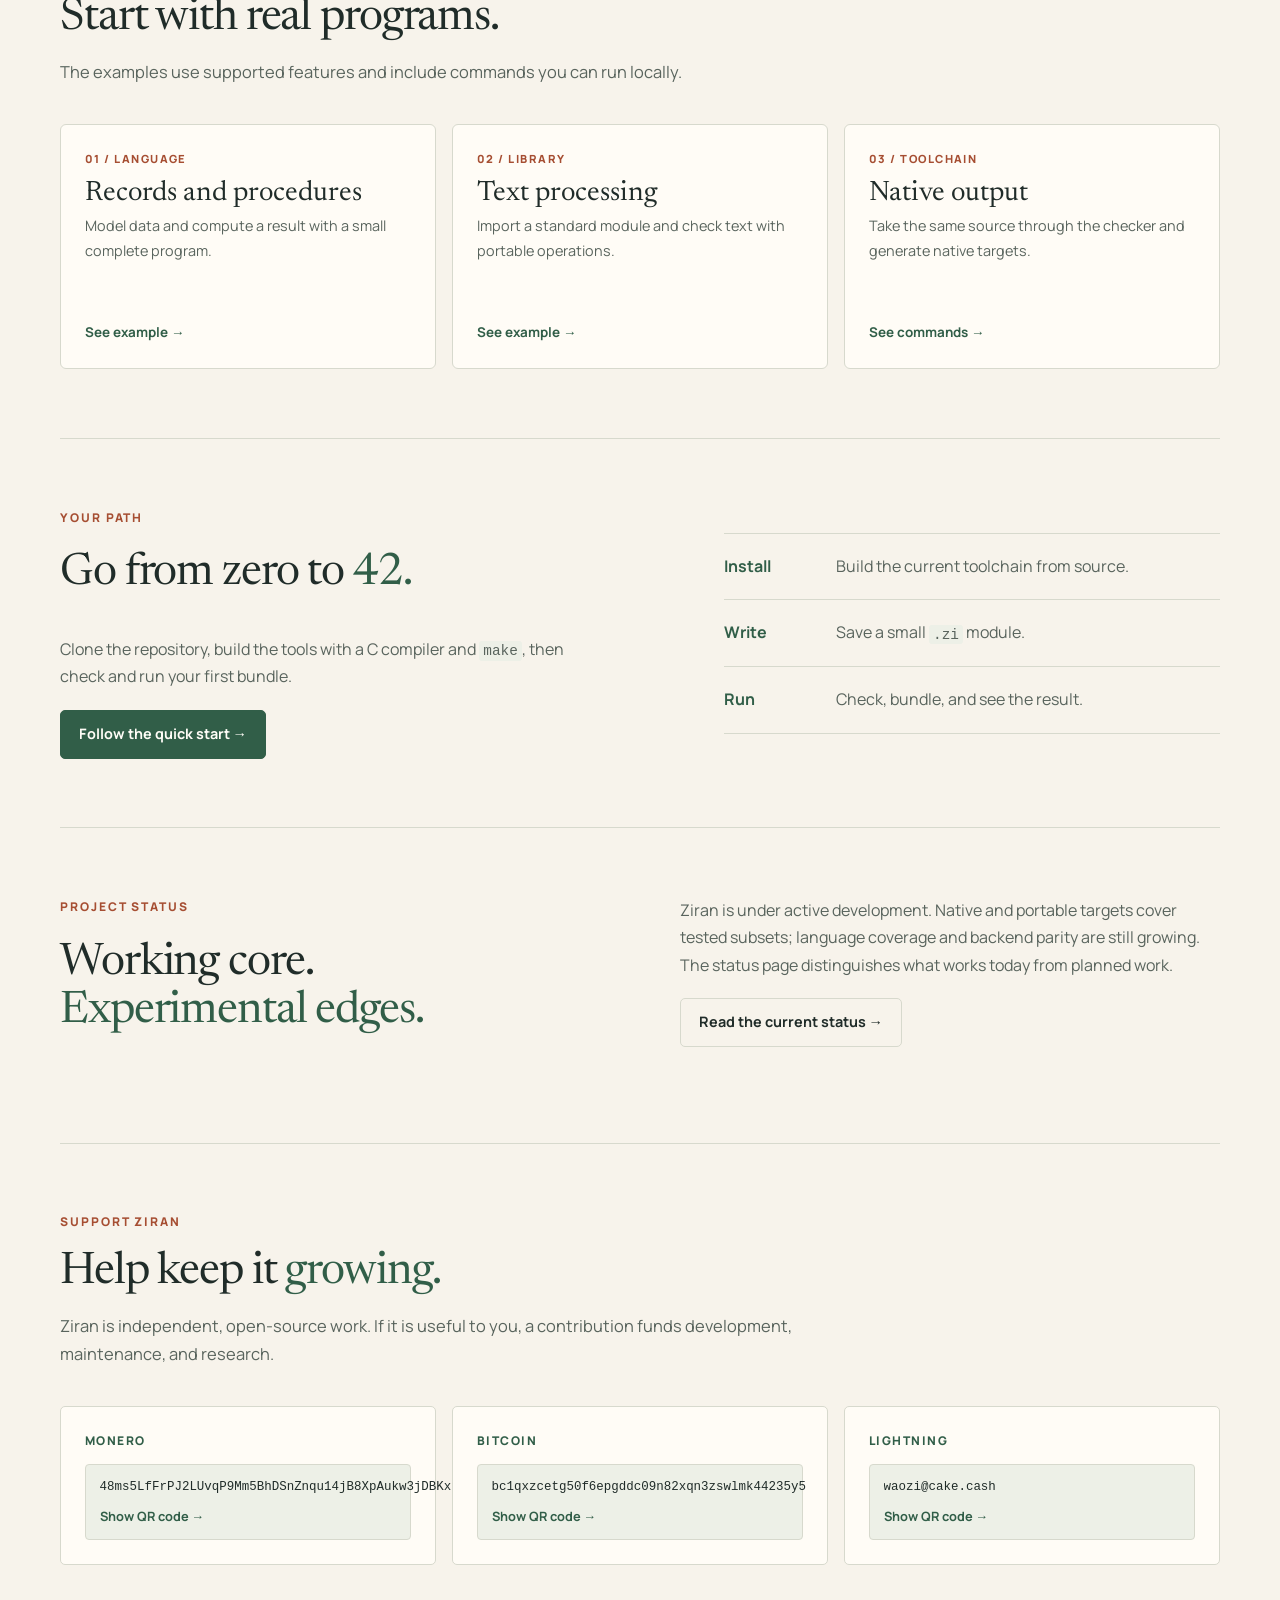
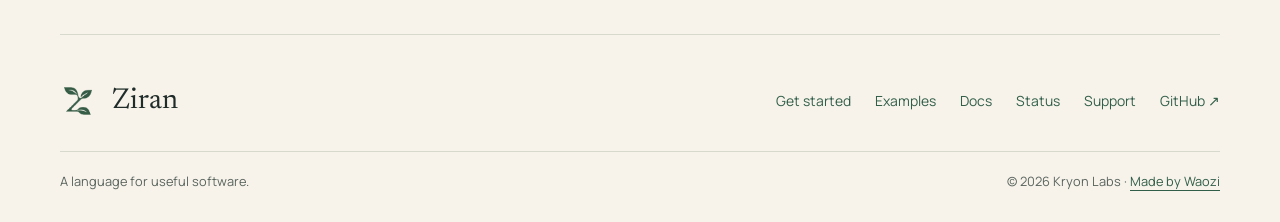
==== commit 32522b79: "Show support QR codes in a modal and format the stylesheet Clicking a support address opens a dialog" ====
--- a/site/index.html
+++ b/site/index.html
@@ -75,11 +75,19 @@
     <section class="support-section" id="support" aria-labelledby="support-title">
       <div class="section-heading"><p class="eyebrow">Support Ziran</p><h2 id="support-title">Help keep it <em>growing.</em></h2><p>Ziran is independent, open-source work. If it is useful to you, a contribution funds development, maintenance, and research.</p></div>
       <div class="support-grid">
-        <article><span class="support-label">Monero</span><button class="support-address" type="button" data-copy="48ms5LfFrPJ2LUvqP9Mm5BhDSnZnqu14jB8XpAukw3jDBKxRAxYvq3k4fEwXY7kCY3LrtycMUayJZR1YJuyvJHCDCcyw6pA" aria-label="Copy Monero address"><code>48ms5LfFrPJ2LUvqP9Mm5BhDSnZnqu14jB8XpAukw3jDBKxRAxYvq3k4fEwXY7kCY3LrtycMUayJZR1YJuyvJHCDCcyw6pA</code></button><details><summary>Show QR code</summary><img src="assets/support-monero.png" alt="QR code for the Monero address" width="172" height="172" loading="lazy"></details></article>
-        <article><span class="support-label">Bitcoin</span><button class="support-address" type="button" data-copy="bc1qxzcetg50f6epgddc09n82xqn3zswlmk44235y5" aria-label="Copy Bitcoin address"><code>bc1qxzcetg50f6epgddc09n82xqn3zswlmk44235y5</code></button><details><summary>Show QR code</summary><img src="assets/support-bitcoin.png" alt="QR code for the Bitcoin address" width="172" height="172" loading="lazy"></details></article>
-        <article><span class="support-label">Lightning</span><button class="support-address" type="button" data-copy="waozi@cake.cash" aria-label="Copy Lightning address"><code>waozi@cake.cash</code></button><details><summary>Show QR code</summary><img src="assets/support-lightning.png" alt="QR code for the Lightning address" width="172" height="172" loading="lazy"></details></article>
+        <article><span class="support-label">Monero</span><button class="support-address" type="button" data-coin="Monero" data-address="48ms5LfFrPJ2LUvqP9Mm5BhDSnZnqu14jB8XpAukw3jDBKxRAxYvq3k4fEwXY7kCY3LrtycMUayJZR1YJuyvJHCDCcyw6pA" data-qr="assets/support-monero.png" aria-haspopup="dialog" aria-label="Show Monero QR code and address"><code>48ms5LfFrPJ2LUvqP9Mm5BhDSnZnqu14jB8XpAukw3jDBKxRAxYvq3k4fEwXY7kCY3LrtycMUayJZR1YJuyvJHCDCcyw6pA</code><span class="support-hint">Show QR code →</span></button></article>
+        <article><span class="support-label">Bitcoin</span><button class="support-address" type="button" data-coin="Bitcoin" data-address="bc1qxzcetg50f6epgddc09n82xqn3zswlmk44235y5" data-qr="assets/support-bitcoin.png" aria-haspopup="dialog" aria-label="Show Bitcoin QR code and address"><code>bc1qxzcetg50f6epgddc09n82xqn3zswlmk44235y5</code><span class="support-hint">Show QR code →</span></button></article>
+        <article><span class="support-label">Lightning</span><button class="support-address" type="button" data-coin="Lightning" data-address="waozi@cake.cash" data-qr="assets/support-lightning.png" aria-haspopup="dialog" aria-label="Show Lightning QR code and address"><code>waozi@cake.cash</code><span class="support-hint">Show QR code →</span></button></article>
       </div>
-      <p class="support-note" role="status">Select an address to copy it, or scan its QR code.</p>
+      <dialog class="support-dialog" tabindex="-1" aria-labelledby="support-dialog-title">
+        <button class="support-close" type="button" aria-label="Close">×</button>
+        <p class="eyebrow">Support Ziran</p>
+        <h3 id="support-dialog-title">Monero</h3>
+        <img class="support-qr" src="assets/support-monero.png" alt="" width="220" height="220">
+        <code class="support-full"></code>
+        <button class="btn btn-primary support-copy" type="button">Copy address</button>
+        <p class="support-status" role="status"></p>
+      </dialog>
     </section>
   </main>
   <footer><div class="footer-top"><a class="brand" href="index.html"><img class="brand-icon" src="assets/logo-growing-z.png" alt="" width="36" height="36"><span>Ziran</span></a><nav aria-label="Footer"><a href="get-started.html">Get started</a><a href="examples.html">Examples</a><a href="docs.html">Docs</a><a href="status.html">Status</a><a href="index.html#support">Support</a><a href="https://github.com/ziranlang/ziran">GitHub ↗</a></nav></div><div class="footer-bottom"><p>A language for useful software.</p><p>© 2026 Kryon Labs · <a href="https://waozi.xyz/">Made by Waozi</a></p></div></footer>
--- a/site/styles.css
+++ b/site/styles.css
@@ -1,151 +1,1259 @@
-@font-face{font-family:Manrope;src:url('assets/manrope.woff2') format('woff2');font-weight:200 800;font-display:swap}
-@font-face{font-family:Newsreader;src:url('assets/newsreader.woff2') format('woff2');font-weight:200 800;font-display:swap}
-:root{color-scheme:light;--bg:#f7f3eb;--surface:#fffcf6;--surface-muted:#eeeadf;--ink:#202c29;--muted:#59645d;--line:#d7d9cd;--accent:#315e48;--accent-ink:#fffdf7;--rust:#a64e32;--code:#edf0e7}
-:root[data-theme=dark]{color-scheme:dark;--bg:#18221f;--surface:#202e28;--surface-muted:#26352e;--ink:#f4efe3;--muted:#b9c4b9;--line:#415247;--accent:#b5d4a9;--accent-ink:#17241b;--rust:#e6a386;--code:#202c27}
-*{box-sizing:border-box}
-html{scroll-behavior:smooth;scroll-padding-top:6rem}
-body{margin:0;background:var(--bg);color:var(--ink);font:16px/1.7 Manrope,Arial,sans-serif}
-a{color:var(--accent);text-underline-offset:4px}
-a:hover{text-decoration-thickness:2px}
-button{font:inherit;color:inherit;cursor:pointer}
-img{max-width:100%;height:auto}
-:focus-visible{outline:3px solid var(--rust);outline-offset:4px}
-h1,h2,h3,p{margin-top:0}
-h1,h2,h3{font-family:Newsreader,Georgia,serif;font-weight:450;line-height:1.08;letter-spacing:-.025em;text-wrap:balance}
-h1{font-size:clamp(3rem,5.3vw,5.25rem)}
-h2{font-size:clamp(2.2rem,3.5vw,3.4rem)}
-h3{font-size:1.7rem}
-h1 em,h2 em{font-style:normal;color:var(--accent)}
-p{margin-bottom:1.2rem}
-code,pre{font-family:ui-monospace,SFMono-Regular,Consolas,monospace}
-p code,li code{font-size:.9em;background:var(--code);padding:.12em .3em;border-radius:3px}
-pre{margin:0;white-space:pre;overflow-x:auto;tab-size:4;font-size:.9rem;line-height:1.8}
-main,.site-header-inner,footer{width:min(1160px,calc(100% - 64px));margin-inline:auto}
-main>section{padding-block:4.3rem;border-bottom:1px solid var(--line)}
-.skip-link{position:fixed;top:-80px;left:1rem;z-index:20;background:var(--surface);padding:.7rem 1rem}
-.skip-link:focus{top:1rem}
-.site-header{border-bottom:1px solid var(--line);position:relative;z-index:10}
-.site-header-inner{min-height:84px;display:flex;align-items:center;justify-content:space-between;gap:2rem}
-.brand{display:inline-flex;align-items:center;gap:.7rem;color:var(--ink);text-decoration:none;font:600 1.8rem Newsreader,Georgia,serif}
-.brand-mark{display:grid;place-items:center;width:34px;height:34px;background:var(--accent);color:var(--accent-ink);border-radius:5px;font:700 1.3rem Manrope,Arial,sans-serif}
-.brand-icon{width:36px;height:36px;object-fit:contain;flex:none;transform:scale(1.5);margin-right:5px}
-:root[data-theme=dark] .brand-icon{background:#f7f3eb;border-radius:5px}
-.header-nav{display:flex;align-items:center;gap:1.8rem}
-.header-nav a{color:var(--ink);font-size:.9rem;text-decoration:none}
-.header-nav a:hover,.header-nav a[aria-current=page]{color:var(--accent);text-decoration:underline}
-.theme-toggle{display:grid;place-items:center;flex:0 0 40px;padding:0;background:none;border:1px solid var(--line);border-radius:50%;width:40px;height:40px;line-height:1}
-.theme-toggle::before{content:"";display:block;width:16px;height:16px;border:1.5px solid currentColor;border-radius:50%;background:linear-gradient(90deg,currentColor 50%,transparent 50%)}
-.menu-button{display:none;border:1px solid var(--line);border-radius:5px;padding:.4rem .8rem;background:var(--surface)}
-.eyebrow{color:var(--rust);font-size:.75rem;letter-spacing:.16em;text-transform:uppercase;font-weight:800;margin-bottom:1.4rem}
-.hero{display:grid;grid-template-columns:minmax(0,1.03fr) minmax(0,.97fr);align-items:center;gap:3.7rem;min-height:610px}
-.hero h1{line-height:1.01;margin-bottom:1.7rem}
-.hero-lead{font-size:1.13rem;color:var(--muted);max-width:35rem}
-.actions{display:flex;flex-wrap:wrap;gap:.75rem;margin:1.9rem 0 1.2rem}
-.btn{display:inline-flex;align-items:center;justify-content:center;gap:.7rem;min-height:46px;padding:.7rem 1.1rem;border:1px solid var(--line);border-radius:5px;color:var(--ink);text-decoration:none;font-size:.9rem;font-weight:700;background:transparent}
-.btn:hover{background:var(--surface-muted);text-decoration:none}
-.btn-primary{background:var(--accent);border-color:var(--accent);color:var(--accent-ink)}
-.btn-primary:hover{background:var(--ink);border-color:var(--ink);color:var(--bg)}
-.hero-note{font-size:.83rem;color:var(--muted)}
-.hero-note span{margin:0 .35rem}
-.hero-code{min-width:0;background:var(--surface);border:1px solid var(--line);box-shadow:16px 16px 0 var(--surface-muted);border-radius:8px;overflow:hidden;transform:rotate(1deg)}
-.code-title{display:flex;align-items:center;gap:1rem;border-bottom:1px solid var(--line);padding:.75rem 1rem;font-size:.85rem;font-weight:700}
-.code-dots{display:inline-flex;gap:.35rem}.code-dots i{width:8px;height:8px;border-radius:50%;background:var(--line)}
-.code-tag{margin-left:auto;color:var(--muted);font-size:.7rem;text-transform:uppercase;letter-spacing:.1em}
-.hero-code pre{padding:1.35rem;color:var(--ink);font-size:.85rem;min-height:385px}
-.c-decl{color:var(--rust);font-weight:700}
-.code-foot{display:flex;flex-wrap:wrap;gap:.55rem;align-items:center;border-top:1px solid var(--line);padding:.75rem 1rem;font-size:.72rem;color:var(--muted);text-transform:uppercase;letter-spacing:.06em}
-.intro-band{display:grid;grid-template-columns:repeat(3,1fr);gap:2rem}
-.intro-band>div+div{border-left:1px solid var(--line);padding-left:2rem}
-.intro-band span{display:block;color:var(--rust);font-size:.7rem;letter-spacing:.14em;font-weight:800;margin-bottom:.8rem}
-.intro-band strong{display:block;font:500 1.8rem Newsreader,Georgia,serif;margin-bottom:.35rem}
-.intro-band p{color:var(--muted);margin:0;font-size:.93rem}
-.split-section{display:grid;grid-template-columns:1fr 1fr;gap:5rem;align-items:start}
-.split-section p{color:var(--muted)}
-.split-section h2{margin-bottom:1.5rem}
-.text-link{font-weight:700;text-decoration:none;border-bottom:1px solid var(--accent)}
-.text-link:hover{border-bottom-width:2px}
-.pipeline{background:var(--surface);border:1px solid var(--line);padding:1.5rem 2rem;border-radius:8px}
-.pipeline>div:not(.pipeline-targets){display:flex;align-items:center;gap:1rem;flex-wrap:wrap}
-.pipeline small{color:var(--rust);font-size:.68rem;letter-spacing:.14em;font-weight:800;width:8rem}
-.pipeline strong{font:500 2rem Newsreader,Georgia,serif;color:var(--ink)}
-.pipeline span:not(.pipe-arrow){color:var(--muted);font-size:.82rem;margin-left:auto}
-.pipe-arrow{display:block;color:var(--rust);font-size:1.2rem;margin:.3rem 0 .3rem 9.8rem}
-.pipeline-targets{display:grid;grid-template-columns:1fr 1fr;gap:.8rem}.pipeline-targets>div{border:1px solid var(--line);padding:1rem;border-radius:5px}.pipeline-targets small,.pipeline-targets strong{display:block;width:auto}.pipeline-targets strong{font-size:1.55rem}
-.relationship{background:linear-gradient(115deg,transparent 60%,var(--surface-muted));padding-inline:1rem}
-.status-callout{display:grid;grid-template-columns:1fr 1fr;gap:5rem;align-items:start}
-.status-callout p:not(.eyebrow){color:var(--muted)}
-footer{padding-block:3rem 2rem}
-.footer-top,.footer-bottom{display:flex;justify-content:space-between;gap:2rem;align-items:center}
-.footer-top{padding-bottom:2rem;border-bottom:1px solid var(--line)}
-.footer-top nav{display:flex;gap:1.5rem;flex-wrap:wrap}.footer-top nav a{font-size:.87rem;text-decoration:none}
-.footer-bottom{padding-top:1.2rem;color:var(--muted);font-size:.8rem}.footer-bottom p{margin:0}
-.article-head{padding-block:4rem 2.5rem;border-bottom:1px solid var(--line);max-width:54rem}.article-head h1{margin-bottom:1.2rem}.article-head>p:last-child{color:var(--muted);font-size:1.1rem}
-.article-grid{display:grid;grid-template-columns:12rem minmax(0,1fr);gap:5rem;padding-block:2rem 4rem}
-.page-toc{position:sticky;top:2rem;align-self:start;display:grid;gap:.6rem;font-size:.85rem}.page-toc strong{color:var(--rust);text-transform:uppercase;letter-spacing:.1em;font-size:.73rem}.page-toc a{text-decoration:none}
-.article-body section{padding-block:2.5rem;border-bottom:1px solid var(--line);scroll-margin-top:2rem}.article-body section:first-child{padding-top:.5rem}.article-body h2{font-size:2.6rem}.article-body p{max-width:48rem;color:var(--muted)}.article-body pre{background:var(--code);border:1px solid var(--line);border-radius:6px;padding:1.25rem;margin:1.2rem 0;max-width:100%}
-.link-list{display:grid;border-top:1px solid var(--line)}.link-list a{display:flex;justify-content:space-between;gap:1.5rem;padding:1rem 0;border-bottom:1px solid var(--line);text-decoration:none}.link-list span{color:var(--muted);font-size:.85rem;text-align:right}
-.api-list{border-top:1px solid var(--line);margin:1.4rem 0 1.8rem}.api-list>div{padding:1rem 0;border-bottom:1px solid var(--line)}.api-list>div>code{display:block;overflow-wrap:anywhere;color:var(--ink);font-size:.9rem;font-weight:700}.api-list p{margin:.3rem 0 0;font-size:.9rem}.api-list p.api-note{color:var(--accent);font-size:.78rem;font-weight:600;letter-spacing:.02em}.api-body h3{margin:2rem 0 .5rem}.api-body section p{max-width:100%}
-.status-grid{display:grid;grid-template-columns:repeat(2,1fr);gap:1px;background:var(--line);padding:0!important;margin-block:2rem}.status-grid article{background:var(--bg);padding:2rem}.status-grid h2{font-size:2rem}.status-grid p{color:var(--muted);margin:0}.status-label{color:var(--rust);font-size:.72rem;text-transform:uppercase;letter-spacing:.12em;font-weight:800}
-.status-roadmap{max-width:60rem}.roadmap-list{border-top:1px solid var(--line);margin:1.8rem 0 2rem}.roadmap-list>div{display:grid;grid-template-columns:13rem 1fr;gap:2rem;padding:1.1rem 0;border-bottom:1px solid var(--line)}.roadmap-list p{color:var(--muted);margin:0}
-@media(max-width:850px){.hero{grid-template-columns:1fr;gap:2rem;padding-block:3.5rem}.hero-code{transform:none;max-width:42rem}.split-section,.status-callout{gap:2rem}.pipeline>div:not(.pipeline-targets){display:block}.pipeline span:not(.pipe-arrow){display:block;margin:0}.pipe-arrow{margin-left:0}.article-grid{gap:2rem}}
-@media(max-width:650px){main,.site-header-inner,footer{width:min(100% - 36px,1160px)}main>section{padding-block:3.2rem}.site-header-inner{min-height:68px}.brand{font-size:1.55rem}.menu-button{display:block}.header-nav{display:none;position:absolute;top:100%;left:0;right:0;padding:1rem 18px 1.4rem;background:var(--surface);border-bottom:1px solid var(--line);box-shadow:0 12px 20px #0002;align-items:stretch;flex-direction:column;gap:.9rem}.header-nav.is-open{display:flex}.header-nav a{font-size:1rem}.hero{min-height:0}.hero h1{font-size:clamp(2.8rem,12vw,4.3rem)}.hero-code pre{font-size:.75rem;min-height:0}.intro-band,.split-section,.status-callout,.status-grid,.article-grid{grid-template-columns:1fr}.intro-band>div+div{border-left:0;border-top:1px solid var(--line);padding-left:0;padding-top:1.5rem}.relationship{padding-inline:0}.article-head{padding-block:3rem 2rem}.article-grid{padding-top:0}.page-toc{position:static;display:flex;flex-wrap:wrap;gap:.55rem 1rem;padding:1rem 0;border-bottom:1px solid var(--line)}.page-toc strong{width:100%}.status-grid article{padding:1.5rem}.roadmap-list>div{grid-template-columns:1fr;gap:.3rem}.footer-top,.footer-bottom{align-items:flex-start;flex-direction:column;gap:1rem}.footer-top nav{gap:1rem}}
-@media(prefers-reduced-motion:reduce){html{scroll-behavior:auto}}
+@font-face {
+  font-family: Manrope;
+  src: url("assets/manrope.woff2") format("woff2");
+  font-weight: 200 800;
+  font-display: swap;
+}
+@font-face {
+  font-family: Newsreader;
+  src: url("assets/newsreader.woff2") format("woff2");
+  font-weight: 200 800;
+  font-display: swap;
+}
+:root {
+  color-scheme: light;
+  --bg: #f7f3eb;
+  --surface: #fffcf6;
+  --surface-muted: #eeeadf;
+  --ink: #202c29;
+  --muted: #59645d;
+  --line: #d7d9cd;
+  --accent: #315e48;
+  --accent-ink: #fffdf7;
+  --rust: #a64e32;
+  --code: #edf0e7;
+}
+:root[data-theme="dark"] {
+  color-scheme: dark;
+  --bg: #18221f;
+  --surface: #202e28;
+  --surface-muted: #26352e;
+  --ink: #f4efe3;
+  --muted: #b9c4b9;
+  --line: #415247;
+  --accent: #b5d4a9;
+  --accent-ink: #17241b;
+  --rust: #e6a386;
+  --code: #202c27;
+}
+* {
+  box-sizing: border-box;
+}
+html {
+  scroll-behavior: smooth;
+  scroll-padding-top: 6rem;
+}
+body {
+  margin: 0;
+  background: var(--bg);
+  color: var(--ink);
+  font:
+    16px/1.7 Manrope,
+    Arial,
+    sans-serif;
+}
+a {
+  color: var(--accent);
+  text-underline-offset: 4px;
+}
+a:hover {
+  text-decoration-thickness: 2px;
+}
+button {
+  font: inherit;
+  color: inherit;
+  cursor: pointer;
+}
+img {
+  max-width: 100%;
+  height: auto;
+}
+:focus-visible {
+  outline: 3px solid var(--rust);
+  outline-offset: 4px;
+}
+h1,
+h2,
+h3,
+p {
+  margin-top: 0;
+}
+h1,
+h2,
+h3 {
+  font-family: Newsreader, Georgia, serif;
+  font-weight: 450;
+  line-height: 1.08;
+  letter-spacing: -0.025em;
+  text-wrap: balance;
+}
+h1 {
+  font-size: clamp(3rem, 5.3vw, 5.25rem);
+}
+h2 {
+  font-size: clamp(2.2rem, 3.5vw, 3.4rem);
+}
+h3 {
+  font-size: 1.7rem;
+}
+h1 em,
+h2 em {
+  font-style: normal;
+  color: var(--accent);
+}
+p {
+  margin-bottom: 1.2rem;
+}
+code,
+pre {
+  font-family: ui-monospace, SFMono-Regular, Consolas, monospace;
+}
+p code,
+li code {
+  font-size: 0.9em;
+  background: var(--code);
+  padding: 0.12em 0.3em;
+  border-radius: 3px;
+}
+pre {
+  margin: 0;
+  white-space: pre;
+  overflow-x: auto;
+  tab-size: 4;
+  font-size: 0.9rem;
+  line-height: 1.8;
+}
+main,
+.site-header-inner,
+footer {
+  width: min(1160px, calc(100% - 64px));
+  margin-inline: auto;
+}
+main > section {
+  padding-block: 4.3rem;
+  border-bottom: 1px solid var(--line);
+}
+.skip-link {
+  position: fixed;
+  top: -80px;
+  left: 1rem;
+  z-index: 20;
+  background: var(--surface);
+  padding: 0.7rem 1rem;
+}
+.skip-link:focus {
+  top: 1rem;
+}
+.site-header {
+  border-bottom: 1px solid var(--line);
+  position: relative;
+  z-index: 10;
+}
+.site-header-inner {
+  min-height: 84px;
+  display: flex;
+  align-items: center;
+  justify-content: space-between;
+  gap: 2rem;
+}
+.brand {
+  display: inline-flex;
+  align-items: center;
+  gap: 0.7rem;
+  color: var(--ink);
+  text-decoration: none;
+  font:
+    600 1.8rem Newsreader,
+    Georgia,
+    serif;
+}
+.brand-mark {
+  display: grid;
+  place-items: center;
+  width: 34px;
+  height: 34px;
+  background: var(--accent);
+  color: var(--accent-ink);
+  border-radius: 5px;
+  font:
+    700 1.3rem Manrope,
+    Arial,
+    sans-serif;
+}
+.brand-icon {
+  width: 36px;
+  height: 36px;
+  object-fit: contain;
+  flex: none;
+  transform: scale(1.5);
+  margin-right: 5px;
+}
+:root[data-theme="dark"] .brand-icon {
+  background: #f7f3eb;
+  border-radius: 5px;
+}
+.header-nav {
+  display: flex;
+  align-items: center;
+  gap: 1.8rem;
+}
+.header-nav a {
+  color: var(--ink);
+  font-size: 0.9rem;
+  text-decoration: none;
+}
+.header-nav a:hover,
+.header-nav a[aria-current="page"] {
+  color: var(--accent);
+  text-decoration: underline;
+}
+.theme-toggle {
+  display: grid;
+  place-items: center;
+  flex: 0 0 40px;
+  padding: 0;
+  background: none;
+  border: 1px solid var(--line);
+  border-radius: 50%;
+  width: 40px;
+  height: 40px;
+  line-height: 1;
+}
+.theme-toggle::before {
+  content: "";
+  display: block;
+  width: 16px;
+  height: 16px;
+  border: 1.5px solid currentColor;
+  border-radius: 50%;
+  background: linear-gradient(90deg, currentColor 50%, transparent 50%);
+}
+.menu-button {
+  display: none;
+  border: 1px solid var(--line);
+  border-radius: 5px;
+  padding: 0.4rem 0.8rem;
+  background: var(--surface);
+}
+.eyebrow {
+  color: var(--rust);
+  font-size: 0.75rem;
+  letter-spacing: 0.16em;
+  text-transform: uppercase;
+  font-weight: 800;
+  margin-bottom: 1.4rem;
+}
+.hero {
+  display: grid;
+  grid-template-columns: minmax(0, 1.03fr) minmax(0, 0.97fr);
+  align-items: center;
+  gap: 3.7rem;
+  min-height: 610px;
+}
+.hero h1 {
+  line-height: 1.01;
+  margin-bottom: 1.7rem;
+}
+.hero-lead {
+  font-size: 1.13rem;
+  color: var(--muted);
+  max-width: 35rem;
+}
+.actions {
+  display: flex;
+  flex-wrap: wrap;
+  gap: 0.75rem;
+  margin: 1.9rem 0 1.2rem;
+}
+.btn {
+  display: inline-flex;
+  align-items: center;
+  justify-content: center;
+  gap: 0.7rem;
+  min-height: 46px;
+  padding: 0.7rem 1.1rem;
+  border: 1px solid var(--line);
+  border-radius: 5px;
+  color: var(--ink);
+  text-decoration: none;
+  font-size: 0.9rem;
+  font-weight: 700;
+  background: transparent;
+}
+.btn:hover {
+  background: var(--surface-muted);
+  text-decoration: none;
+}
+.btn-primary {
+  background: var(--accent);
+  border-color: var(--accent);
+  color: var(--accent-ink);
+}
+.btn-primary:hover {
+  background: var(--ink);
+  border-color: var(--ink);
+  color: var(--bg);
+}
+.hero-note {
+  font-size: 0.83rem;
+  color: var(--muted);
+}
+.hero-note span {
+  margin: 0 0.35rem;
+}
+.hero-code {
+  min-width: 0;
+  background: var(--surface);
+  border: 1px solid var(--line);
+  box-shadow: 16px 16px 0 var(--surface-muted);
+  border-radius: 8px;
+  overflow: hidden;
+  transform: rotate(1deg);
+}
+.code-title {
+  display: flex;
+  align-items: center;
+  gap: 1rem;
+  border-bottom: 1px solid var(--line);
+  padding: 0.75rem 1rem;
+  font-size: 0.85rem;
+  font-weight: 700;
+}
+.code-dots {
+  display: inline-flex;
+  gap: 0.35rem;
+}
+.code-dots i {
+  width: 8px;
+  height: 8px;
+  border-radius: 50%;
+  background: var(--line);
+}
+.code-tag {
+  margin-left: auto;
+  color: var(--muted);
+  font-size: 0.7rem;
+  text-transform: uppercase;
+  letter-spacing: 0.1em;
+}
+.hero-code pre {
+  padding: 1.35rem;
+  color: var(--ink);
+  font-size: 0.85rem;
+  min-height: 385px;
+}
+.c-decl {
+  color: var(--rust);
+  font-weight: 700;
+}
+.code-foot {
+  display: flex;
+  flex-wrap: wrap;
+  gap: 0.55rem;
+  align-items: center;
+  border-top: 1px solid var(--line);
+  padding: 0.75rem 1rem;
+  font-size: 0.72rem;
+  color: var(--muted);
+  text-transform: uppercase;
+  letter-spacing: 0.06em;
+}
+.intro-band {
+  display: grid;
+  grid-template-columns: repeat(3, 1fr);
+  gap: 2rem;
+}
+.intro-band > div + div {
+  border-left: 1px solid var(--line);
+  padding-left: 2rem;
+}
+.intro-band span {
+  display: block;
+  color: var(--rust);
+  font-size: 0.7rem;
+  letter-spacing: 0.14em;
+  font-weight: 800;
+  margin-bottom: 0.8rem;
+}
+.intro-band strong {
+  display: block;
+  font:
+    500 1.8rem Newsreader,
+    Georgia,
+    serif;
+  margin-bottom: 0.35rem;
+}
+.intro-band p {
+  color: var(--muted);
+  margin: 0;
+  font-size: 0.93rem;
+}
+.split-section {
+  display: grid;
+  grid-template-columns: 1fr 1fr;
+  gap: 5rem;
+  align-items: start;
+}
+.split-section p {
+  color: var(--muted);
+}
+.split-section h2 {
+  margin-bottom: 1.5rem;
+}
+.text-link {
+  font-weight: 700;
+  text-decoration: none;
+  border-bottom: 1px solid var(--accent);
+}
+.text-link:hover {
+  border-bottom-width: 2px;
+}
+.pipeline {
+  background: var(--surface);
+  border: 1px solid var(--line);
+  padding: 1.5rem 2rem;
+  border-radius: 8px;
+}
+.pipeline > div:not(.pipeline-targets) {
+  display: flex;
+  align-items: center;
+  gap: 1rem;
+  flex-wrap: wrap;
+}
+.pipeline small {
+  color: var(--rust);
+  font-size: 0.68rem;
+  letter-spacing: 0.14em;
+  font-weight: 800;
+  width: 8rem;
+}
+.pipeline strong {
+  font:
+    500 2rem Newsreader,
+    Georgia,
+    serif;
+  color: var(--ink);
+}
+.pipeline span:not(.pipe-arrow) {
+  color: var(--muted);
+  font-size: 0.82rem;
+  margin-left: auto;
+}
+.pipe-arrow {
+  display: block;
+  color: var(--rust);
+  font-size: 1.2rem;
+  margin: 0.3rem 0 0.3rem 9.8rem;
+}
+.pipeline-targets {
+  display: grid;
+  grid-template-columns: 1fr 1fr;
+  gap: 0.8rem;
+}
+.pipeline-targets > div {
+  border: 1px solid var(--line);
+  padding: 1rem;
+  border-radius: 5px;
+}
+.pipeline-targets small,
+.pipeline-targets strong {
+  display: block;
+  width: auto;
+}
+.pipeline-targets strong {
+  font-size: 1.55rem;
+}
+.relationship {
+  background: linear-gradient(115deg, transparent 60%, var(--surface-muted));
+  padding-inline: 1rem;
+}
+.status-callout {
+  display: grid;
+  grid-template-columns: 1fr 1fr;
+  gap: 5rem;
+  align-items: start;
+}
+.status-callout p:not(.eyebrow) {
+  color: var(--muted);
+}
+footer {
+  padding-block: 3rem 2rem;
+}
+.footer-top,
+.footer-bottom {
+  display: flex;
+  justify-content: space-between;
+  gap: 2rem;
+  align-items: center;
+}
+.footer-top {
+  padding-bottom: 2rem;
+  border-bottom: 1px solid var(--line);
+}
+.footer-top nav {
+  display: flex;
+  gap: 1.5rem;
+  flex-wrap: wrap;
+}
+.footer-top nav a {
+  font-size: 0.87rem;
+  text-decoration: none;
+}
+.footer-bottom {
+  padding-top: 1.2rem;
+  color: var(--muted);
+  font-size: 0.8rem;
+}
+.footer-bottom p {
+  margin: 0;
+}
+.article-head {
+  padding-block: 4rem 2.5rem;
+  border-bottom: 1px solid var(--line);
+  max-width: 54rem;
+}
+.article-head h1 {
+  margin-bottom: 1.2rem;
+}
+.article-head > p:last-child {
+  color: var(--muted);
+  font-size: 1.1rem;
+}
+.article-grid {
+  display: grid;
+  grid-template-columns: 12rem minmax(0, 1fr);
+  gap: 5rem;
+  padding-block: 2rem 4rem;
+}
+.page-toc {
+  position: sticky;
+  top: 2rem;
+  align-self: start;
+  display: grid;
+  gap: 0.6rem;
+  font-size: 0.85rem;
+}
+.page-toc strong {
+  color: var(--rust);
+  text-transform: uppercase;
+  letter-spacing: 0.1em;
+  font-size: 0.73rem;
+}
+.page-toc a {
+  text-decoration: none;
+}
+.article-body section {
+  padding-block: 2.5rem;
+  border-bottom: 1px solid var(--line);
+  scroll-margin-top: 2rem;
+}
+.article-body section:first-child {
+  padding-top: 0.5rem;
+}
+.article-body h2 {
+  font-size: 2.6rem;
+}
+.article-body p {
+  max-width: 48rem;
+  color: var(--muted);
+}
+.article-body pre {
+  background: var(--code);
+  border: 1px solid var(--line);
+  border-radius: 6px;
+  padding: 1.25rem;
+  margin: 1.2rem 0;
+  max-width: 100%;
+}
+.link-list {
+  display: grid;
+  border-top: 1px solid var(--line);
+}
+.link-list a {
+  display: flex;
+  justify-content: space-between;
+  gap: 1.5rem;
+  padding: 1rem 0;
+  border-bottom: 1px solid var(--line);
+  text-decoration: none;
+}
+.link-list span {
+  color: var(--muted);
+  font-size: 0.85rem;
+  text-align: right;
+}
+.api-list {
+  border-top: 1px solid var(--line);
+  margin: 1.4rem 0 1.8rem;
+}
+.api-list > div {
+  padding: 1rem 0;
+  border-bottom: 1px solid var(--line);
+}
+.api-list > div > code {
+  display: block;
+  overflow-wrap: anywhere;
+  color: var(--ink);
+  font-size: 0.9rem;
+  font-weight: 700;
+}
+.api-list p {
+  margin: 0.3rem 0 0;
+  font-size: 0.9rem;
+}
+.api-list p.api-note {
+  color: var(--accent);
+  font-size: 0.78rem;
+  font-weight: 600;
+  letter-spacing: 0.02em;
+}
+.api-body h3 {
+  margin: 2rem 0 0.5rem;
+}
+.api-body section p {
+  max-width: 100%;
+}
+.status-grid {
+  display: grid;
+  grid-template-columns: repeat(2, 1fr);
+  gap: 1px;
+  background: var(--line);
+  padding: 0 !important;
+  margin-block: 2rem;
+}
+.status-grid article {
+  background: var(--bg);
+  padding: 2rem;
+}
+.status-grid h2 {
+  font-size: 2rem;
+}
+.status-grid p {
+  color: var(--muted);
+  margin: 0;
+}
+.status-label {
+  color: var(--rust);
+  font-size: 0.72rem;
+  text-transform: uppercase;
+  letter-spacing: 0.12em;
+  font-weight: 800;
+}
+.status-roadmap {
+  max-width: 60rem;
+}
+.roadmap-list {
+  border-top: 1px solid var(--line);
+  margin: 1.8rem 0 2rem;
+}
+.roadmap-list > div {
+  display: grid;
+  grid-template-columns: 13rem 1fr;
+  gap: 2rem;
+  padding: 1.1rem 0;
+  border-bottom: 1px solid var(--line);
+}
+.roadmap-list p {
+  color: var(--muted);
+  margin: 0;
+}
+@media (max-width: 850px) {
+  .hero {
+    grid-template-columns: 1fr;
+    gap: 2rem;
+    padding-block: 3.5rem;
+  }
+  .hero-code {
+    transform: none;
+    max-width: 42rem;
+  }
+  .split-section,
+  .status-callout {
+    gap: 2rem;
+  }
+  .pipeline > div:not(.pipeline-targets) {
+    display: block;
+  }
+  .pipeline span:not(.pipe-arrow) {
+    display: block;
+    margin: 0;
+  }
+  .pipe-arrow {
+    margin-left: 0;
+  }
+  .article-grid {
+    gap: 2rem;
+  }
+}
+@media (max-width: 650px) {
+  main,
+  .site-header-inner,
+  footer {
+    width: min(100% - 36px, 1160px);
+  }
+  main > section {
+    padding-block: 3.2rem;
+  }
+  .site-header-inner {
+    min-height: 68px;
+  }
+  .brand {
+    font-size: 1.55rem;
+  }
+  .menu-button {
+    display: block;
+  }
+  .header-nav {
+    display: none;
+    position: absolute;
+    top: 100%;
+    left: 0;
+    right: 0;
+    padding: 1rem 18px 1.4rem;
+    background: var(--surface);
+    border-bottom: 1px solid var(--line);
+    box-shadow: 0 12px 20px #0002;
+    align-items: stretch;
+    flex-direction: column;
+    gap: 0.9rem;
+  }
+  .header-nav.is-open {
+    display: flex;
+  }
+  .header-nav a {
+    font-size: 1rem;
+  }
+  .hero {
+    min-height: 0;
+  }
+  .hero h1 {
+    font-size: clamp(2.8rem, 12vw, 4.3rem);
+  }
+  .hero-code pre {
+    font-size: 0.75rem;
+    min-height: 0;
+  }
+  .intro-band,
+  .split-section,
+  .status-callout,
+  .status-grid,
+  .article-grid {
+    grid-template-columns: 1fr;
+  }
+  .intro-band > div + div {
+    border-left: 0;
+    border-top: 1px solid var(--line);
+    padding-left: 0;
+    padding-top: 1.5rem;
+  }
+  .relationship {
+    padding-inline: 0;
+  }
+  .article-head {
+    padding-block: 3rem 2rem;
+  }
+  .article-grid {
+    padding-top: 0;
+  }
+  .page-toc {
+    position: static;
+    display: flex;
+    flex-wrap: wrap;
+    gap: 0.55rem 1rem;
+    padding: 1rem 0;
+    border-bottom: 1px solid var(--line);
+  }
+  .page-toc strong {
+    width: 100%;
+  }
+  .status-grid article {
+    padding: 1.5rem;
+  }
+  .roadmap-list > div {
+    grid-template-columns: 1fr;
+    gap: 0.3rem;
+  }
+  .footer-top,
+  .footer-bottom {
+    align-items: flex-start;
+    flex-direction: column;
+    gap: 1rem;
+  }
+  .footer-top nav {
+    gap: 1rem;
+  }
+}
+@media (prefers-reduced-motion: reduce) {
+  html {
+    scroll-behavior: auto;
+  }
+}
 
 /* Clear entry paths for the language site. */
-.hero-new{min-height:0;padding-block:5.1rem 5.4rem;gap:4.2rem}
-.hero-new h1{font-size:clamp(3.4rem,5vw,5.5rem);line-height:1.04;max-width:13ch}
-.hero-new .hero-lead{font-size:1.15rem;max-width:34rem;color:var(--ink)}
-.hero-points{padding:0;margin:1.5rem 0 1.7rem;list-style:none;color:var(--muted);font-size:.96rem}
-.hero-points li{position:relative;padding-left:1.55rem;margin:.45rem 0}
-.hero-points li::before{content:"✓";position:absolute;left:0;color:var(--accent);font-weight:800}
-.hero-new .hero-code{transform:none;box-shadow:14px 14px 0 var(--surface-muted)}
-.hero-new .hero-code pre{min-height:0;padding:1.45rem 1.5rem;font-size:.9rem;line-height:1.75}
-.code-output{display:flex;align-items:center;justify-content:space-between;gap:1rem;background:var(--code);border-top:1px solid var(--line);padding:.8rem 1.25rem;font: .83rem ui-monospace,SFMono-Regular,Consolas,monospace}
-.code-output strong{color:var(--accent);font-size:1.2rem}
-.hero-new .code-foot{padding:.8rem 1.25rem;text-transform:none;letter-spacing:0;font-size:.78rem}
-.hero-new .code-foot a{font-weight:700;text-decoration:none}
-.hero-new .code-foot a:hover{text-decoration:underline}
-.section-heading{max-width:46rem;margin-bottom:2.4rem}
-.section-heading .eyebrow{margin-bottom:1rem}
-.section-heading h2{margin-bottom:.9rem}
-.section-heading>p:last-child{color:var(--muted);font-size:1.03rem}
-.feature-grid{display:grid;grid-template-columns:repeat(3,minmax(0,1fr));gap:1px;background:var(--line);border:1px solid var(--line)}
-.feature-grid article{background:var(--surface);padding:1.8rem;display:flex;flex-direction:column;align-items:start}
-.feature-number{color:var(--rust);font-weight:800;font-size:.72rem;letter-spacing:.15em}
-.feature-grid h3{font-size:1.75rem;margin:1.05rem 0 .8rem}
-.feature-grid p{color:var(--muted);font-size:.92rem;flex:1}
-.feature-grid a{font-size:.88rem;font-weight:800;text-decoration:none}
-.feature-grid a:hover{text-decoration:underline}
-.use-grid,.docs-card-grid{display:grid;grid-template-columns:repeat(3,minmax(0,1fr));gap:1rem}
-.use-grid>a,.docs-card-grid>a{display:flex;flex-direction:column;align-items:start;text-decoration:none;color:var(--ink);border:1px solid var(--line);background:var(--surface);border-radius:6px;padding:1.5rem;min-height:245px;transition:transform .15s ease,box-shadow .15s ease}
-.use-grid>a:hover,.docs-card-grid>a:hover{transform:translateY(-3px);box-shadow:0 8px 20px #0001}
-.use-grid span,.docs-card-grid span{color:var(--rust);font-size:.7rem;letter-spacing:.13em;text-transform:uppercase;font-weight:800}
-.use-grid strong,.docs-card-grid strong{font:500 1.75rem Newsreader,Georgia,serif;margin:.7rem 0 .45rem}
-.use-grid p,.docs-card-grid p{color:var(--muted);font-size:.9rem;flex:1;margin-bottom:.7rem}
-.use-grid b,.docs-card-grid b{color:var(--accent);font-size:.84rem}
-.journey-section{display:grid;grid-template-columns:1fr .85fr;gap:5rem;align-items:center}
-.journey-section p:not(.eyebrow){color:var(--muted);max-width:33rem}
-.journey-section ol{list-style:none;padding:0;margin:0;border-top:1px solid var(--line)}
-.journey-section li{display:grid;grid-template-columns:6rem 1fr;gap:1rem;padding:1.2rem 0;border-bottom:1px solid var(--line)}
-.journey-section li strong{color:var(--accent)}
-.journey-section li span{color:var(--muted)}
-.docs-home .article-head{max-width:48rem}
-.docs-feature{display:grid;grid-template-columns:1fr .65fr;gap:5rem;align-items:center}
-.docs-feature p:not(.eyebrow){color:var(--muted);max-width:37rem}
-.docs-command{border:1px solid var(--line);background:var(--surface);border-radius:6px;padding:1.5rem}
-.docs-command>span{color:var(--rust);font-size:.72rem;font-weight:800;letter-spacing:.15em}
-.docs-command p{margin:1rem 0 0;padding-bottom:1rem;border-bottom:1px solid var(--line)}
-.docs-command p:last-child{padding:0;border:0}
-.docs-command b{color:var(--accent);margin-right:.7rem}
-.docs-card-grid{grid-template-columns:repeat(3,minmax(0,1fr))}
-.docs-card-grid>a{min-height:220px}
-.docs-note{background:var(--surface-muted);padding:1.5rem 2rem!important;margin-bottom:2rem}
-.docs-note p{margin:0}
-.article-body pre{white-space:pre;overflow-x:auto;position:relative;padding-top:2.7rem}
-.copy-button{position:absolute;top:.55rem;right:.55rem;border:1px solid var(--line);background:var(--surface);border-radius:4px;padding:.22rem .55rem;font:700 .72rem Manrope,Arial,sans-serif;color:var(--ink)}
-.copy-button:hover{background:var(--surface-muted)}
-.article-body{min-width:0}
-@media(max-width:850px){.hero-new{gap:2.8rem}.hero-new h1{max-width:15ch}.feature-grid,.use-grid,.docs-card-grid{grid-template-columns:repeat(2,minmax(0,1fr))}.journey-section,.docs-feature{grid-template-columns:1fr;gap:2rem}}
-@media(max-width:650px){.hero-new{padding-block:3.5rem}.hero-new h1{font-size:clamp(3rem,11vw,4.2rem)}.hero-new .hero-code{box-shadow:8px 8px 0 var(--surface-muted)}.feature-grid,.use-grid,.docs-card-grid,.article-grid{grid-template-columns:minmax(0,1fr)}.feature-grid article{padding:1.5rem}.use-grid>a,.docs-card-grid>a{min-height:0}.journey-section li{grid-template-columns:5rem 1fr}.docs-note{padding:1.5rem!important}}
-.support-grid{display:grid;grid-template-columns:repeat(3,minmax(0,1fr));gap:1rem}.support-grid article{display:flex;flex-direction:column;gap:.8rem;min-width:0;padding:1.5rem;border:1px solid var(--line);border-radius:5px;background:var(--surface)}.support-label{color:var(--accent);font-size:.75rem;font-weight:800;letter-spacing:.12em;text-transform:uppercase}.support-address{display:block;width:100%;padding:.75rem .85rem;border:1px solid var(--line);border-radius:4px;background:var(--code);color:var(--ink);text-align:left;cursor:pointer}.support-address:hover{border-color:var(--accent)}.support-address code{display:block;overflow:hidden;white-space:nowrap;text-overflow:ellipsis;background:none;padding:0;font-size:.78rem}.support-address.is-copied{border-color:var(--accent)}.support-grid details summary{cursor:pointer;color:var(--muted);font-size:.85rem}.support-grid details img{display:block;width:172px;height:172px;margin-top:.8rem;padding:.6rem;background:#fff;border-radius:4px;image-rendering:pixelated}.support-note{margin-top:1.2rem;color:var(--muted);font-size:.9rem}
-@media(max-width:850px){.support-grid{grid-template-columns:minmax(0,1fr)}}
+.hero-new {
+  min-height: 0;
+  padding-block: 5.1rem 5.4rem;
+  gap: 4.2rem;
+}
+.hero-new h1 {
+  font-size: clamp(3.4rem, 5vw, 5.5rem);
+  line-height: 1.04;
+  max-width: 13ch;
+}
+.hero-new .hero-lead {
+  font-size: 1.15rem;
+  max-width: 34rem;
+  color: var(--ink);
+}
+.hero-points {
+  padding: 0;
+  margin: 1.5rem 0 1.7rem;
+  list-style: none;
+  color: var(--muted);
+  font-size: 0.96rem;
+}
+.hero-points li {
+  position: relative;
+  padding-left: 1.55rem;
+  margin: 0.45rem 0;
+}
+.hero-points li::before {
+  content: "✓";
+  position: absolute;
+  left: 0;
+  color: var(--accent);
+  font-weight: 800;
+}
+.hero-new .hero-code {
+  transform: none;
+  box-shadow: 14px 14px 0 var(--surface-muted);
+}
+.hero-new .hero-code pre {
+  min-height: 0;
+  padding: 1.45rem 1.5rem;
+  font-size: 0.9rem;
+  line-height: 1.75;
+}
+.code-output {
+  display: flex;
+  align-items: center;
+  justify-content: space-between;
+  gap: 1rem;
+  background: var(--code);
+  border-top: 1px solid var(--line);
+  padding: 0.8rem 1.25rem;
+  font:
+    0.83rem ui-monospace,
+    SFMono-Regular,
+    Consolas,
+    monospace;
+}
+.code-output strong {
+  color: var(--accent);
+  font-size: 1.2rem;
+}
+.hero-new .code-foot {
+  padding: 0.8rem 1.25rem;
+  text-transform: none;
+  letter-spacing: 0;
+  font-size: 0.78rem;
+}
+.hero-new .code-foot a {
+  font-weight: 700;
+  text-decoration: none;
+}
+.hero-new .code-foot a:hover {
+  text-decoration: underline;
+}
+.section-heading {
+  max-width: 46rem;
+  margin-bottom: 2.4rem;
+}
+.section-heading .eyebrow {
+  margin-bottom: 1rem;
+}
+.section-heading h2 {
+  margin-bottom: 0.9rem;
+}
+.section-heading > p:last-child {
+  color: var(--muted);
+  font-size: 1.03rem;
+}
+.feature-grid {
+  display: grid;
+  grid-template-columns: repeat(3, minmax(0, 1fr));
+  gap: 1px;
+  background: var(--line);
+  border: 1px solid var(--line);
+}
+.feature-grid article {
+  background: var(--surface);
+  padding: 1.8rem;
+  display: flex;
+  flex-direction: column;
+  align-items: start;
+}
+.feature-number {
+  color: var(--rust);
+  font-weight: 800;
+  font-size: 0.72rem;
+  letter-spacing: 0.15em;
+}
+.feature-grid h3 {
+  font-size: 1.75rem;
+  margin: 1.05rem 0 0.8rem;
+}
+.feature-grid p {
+  color: var(--muted);
+  font-size: 0.92rem;
+  flex: 1;
+}
+.feature-grid a {
+  font-size: 0.88rem;
+  font-weight: 800;
+  text-decoration: none;
+}
+.feature-grid a:hover {
+  text-decoration: underline;
+}
+.use-grid,
+.docs-card-grid {
+  display: grid;
+  grid-template-columns: repeat(3, minmax(0, 1fr));
+  gap: 1rem;
+}
+.use-grid > a,
+.docs-card-grid > a {
+  display: flex;
+  flex-direction: column;
+  align-items: start;
+  text-decoration: none;
+  color: var(--ink);
+  border: 1px solid var(--line);
+  background: var(--surface);
+  border-radius: 6px;
+  padding: 1.5rem;
+  min-height: 245px;
+  transition:
+    transform 0.15s ease,
+    box-shadow 0.15s ease;
+}
+.use-grid > a:hover,
+.docs-card-grid > a:hover {
+  transform: translateY(-3px);
+  box-shadow: 0 8px 20px #0001;
+}
+.use-grid span,
+.docs-card-grid span {
+  color: var(--rust);
+  font-size: 0.7rem;
+  letter-spacing: 0.13em;
+  text-transform: uppercase;
+  font-weight: 800;
+}
+.use-grid strong,
+.docs-card-grid strong {
+  font:
+    500 1.75rem Newsreader,
+    Georgia,
+    serif;
+  margin: 0.7rem 0 0.45rem;
+}
+.use-grid p,
+.docs-card-grid p {
+  color: var(--muted);
+  font-size: 0.9rem;
+  flex: 1;
+  margin-bottom: 0.7rem;
+}
+.use-grid b,
+.docs-card-grid b {
+  color: var(--accent);
+  font-size: 0.84rem;
+}
+.journey-section {
+  display: grid;
+  grid-template-columns: 1fr 0.85fr;
+  gap: 5rem;
+  align-items: center;
+}
+.journey-section p:not(.eyebrow) {
+  color: var(--muted);
+  max-width: 33rem;
+}
+.journey-section ol {
+  list-style: none;
+  padding: 0;
+  margin: 0;
+  border-top: 1px solid var(--line);
+}
+.journey-section li {
+  display: grid;
+  grid-template-columns: 6rem 1fr;
+  gap: 1rem;
+  padding: 1.2rem 0;
+  border-bottom: 1px solid var(--line);
+}
+.journey-section li strong {
+  color: var(--accent);
+}
+.journey-section li span {
+  color: var(--muted);
+}
+.docs-home .article-head {
+  max-width: 48rem;
+}
+.docs-feature {
+  display: grid;
+  grid-template-columns: 1fr 0.65fr;
+  gap: 5rem;
+  align-items: center;
+}
+.docs-feature p:not(.eyebrow) {
+  color: var(--muted);
+  max-width: 37rem;
+}
+.docs-command {
+  border: 1px solid var(--line);
+  background: var(--surface);
+  border-radius: 6px;
+  padding: 1.5rem;
+}
+.docs-command > span {
+  color: var(--rust);
+  font-size: 0.72rem;
+  font-weight: 800;
+  letter-spacing: 0.15em;
+}
+.docs-command p {
+  margin: 1rem 0 0;
+  padding-bottom: 1rem;
+  border-bottom: 1px solid var(--line);
+}
+.docs-command p:last-child {
+  padding: 0;
+  border: 0;
+}
+.docs-command b {
+  color: var(--accent);
+  margin-right: 0.7rem;
+}
+.docs-card-grid {
+  grid-template-columns: repeat(3, minmax(0, 1fr));
+}
+.docs-card-grid > a {
+  min-height: 220px;
+}
+.docs-note {
+  background: var(--surface-muted);
+  padding: 1.5rem 2rem !important;
+  margin-bottom: 2rem;
+}
+.docs-note p {
+  margin: 0;
+}
+.article-body pre {
+  white-space: pre;
+  overflow-x: auto;
+  position: relative;
+  padding-top: 2.7rem;
+}
+.copy-button {
+  position: absolute;
+  top: 0.55rem;
+  right: 0.55rem;
+  border: 1px solid var(--line);
+  background: var(--surface);
+  border-radius: 4px;
+  padding: 0.22rem 0.55rem;
+  font:
+    700 0.72rem Manrope,
+    Arial,
+    sans-serif;
+  color: var(--ink);
+}
+.copy-button:hover {
+  background: var(--surface-muted);
+}
+.article-body {
+  min-width: 0;
+}
+@media (max-width: 850px) {
+  .hero-new {
+    gap: 2.8rem;
+  }
+  .hero-new h1 {
+    max-width: 15ch;
+  }
+  .feature-grid,
+  .use-grid,
+  .docs-card-grid {
+    grid-template-columns: repeat(2, minmax(0, 1fr));
+  }
+  .journey-section,
+  .docs-feature {
+    grid-template-columns: 1fr;
+    gap: 2rem;
+  }
+}
+@media (max-width: 650px) {
+  .hero-new {
+    padding-block: 3.5rem;
+  }
+  .hero-new h1 {
+    font-size: clamp(3rem, 11vw, 4.2rem);
+  }
+  .hero-new .hero-code {
+    box-shadow: 8px 8px 0 var(--surface-muted);
+  }
+  .feature-grid,
+  .use-grid,
+  .docs-card-grid,
+  .article-grid {
+    grid-template-columns: minmax(0, 1fr);
+  }
+  .feature-grid article {
+    padding: 1.5rem;
+  }
+  .use-grid > a,
+  .docs-card-grid > a {
+    min-height: 0;
+  }
+  .journey-section li {
+    grid-template-columns: 5rem 1fr;
+  }
+  .docs-note {
+    padding: 1.5rem !important;
+  }
+}
+.support-grid {
+  display: grid;
+  grid-template-columns: repeat(3, minmax(0, 1fr));
+  gap: 1rem;
+}
+.support-grid article {
+  display: flex;
+  flex-direction: column;
+  gap: 0.8rem;
+  min-width: 0;
+  padding: 1.5rem;
+  border: 1px solid var(--line);
+  border-radius: 5px;
+  background: var(--surface);
+}
+.support-label {
+  color: var(--accent);
+  font-size: 0.75rem;
+  font-weight: 800;
+  letter-spacing: 0.12em;
+  text-transform: uppercase;
+}
+.support-address {
+  display: flex;
+  flex-direction: column;
+  gap: 0.45rem;
+  width: 100%;
+  padding: 0.75rem 0.85rem;
+  border: 1px solid var(--line);
+  border-radius: 4px;
+  background: var(--code);
+  color: var(--ink);
+  text-align: left;
+  transition: border-color 0.15s ease;
+}
+.support-address:hover {
+  border-color: var(--accent);
+}
+.support-address code {
+  display: block;
+  overflow: hidden;
+  white-space: nowrap;
+  text-overflow: ellipsis;
+  font-size: 0.78rem;
+}
+.support-hint {
+  color: var(--accent);
+  font-size: 0.8rem;
+  font-weight: 700;
+}
+.support-dialog {
+  width: min(24rem, calc(100% - 32px));
+  max-height: calc(100dvh - 32px);
+  padding: 2rem;
+  border: 1px solid var(--line);
+  border-radius: 8px;
+  background: var(--surface);
+  color: var(--ink);
+  text-align: center;
+  box-shadow: 0 24px 60px #0004;
+}
+.support-dialog:focus {
+  outline: none;
+}
+.support-dialog::backdrop {
+  background: #18221fb3;
+}
+.support-dialog .eyebrow {
+  margin-bottom: 0.6rem;
+}
+.support-dialog h3 {
+  font-size: 2rem;
+  margin-bottom: 1.3rem;
+}
+.support-qr {
+  display: block;
+  width: 220px;
+  height: 220px;
+  margin: 0 auto 1.3rem;
+  padding: 0.75rem;
+  background: #fff;
+  border: 1px solid var(--line);
+  border-radius: 6px;
+  image-rendering: pixelated;
+}
+.support-full {
+  display: block;
+  padding: 0.75rem 0.85rem;
+  margin-bottom: 1rem;
+  border: 1px solid var(--line);
+  border-radius: 4px;
+  background: var(--code);
+  font-size: 0.8rem;
+  line-height: 1.6;
+  overflow-wrap: anywhere;
+  text-align: left;
+  user-select: all;
+}
+.support-copy {
+  width: 100%;
+}
+.support-status:empty {
+  display: none;
+}
+.support-status {
+  margin: 0.7rem 0 0;
+  color: var(--muted);
+  font-size: 0.85rem;
+}
+.support-close {
+  position: absolute;
+  top: 0.6rem;
+  right: 0.6rem;
+  width: 40px;
+  height: 40px;
+  border: 0;
+  border-radius: 50%;
+  background: none;
+  color: var(--muted);
+  font-size: 1.6rem;
+  line-height: 1;
+}
+.support-close:hover {
+  background: var(--surface-muted);
+  color: var(--ink);
+}
+@media (max-width: 850px) {
+  .support-grid {
+    grid-template-columns: minmax(0, 1fr);
+  }
+}
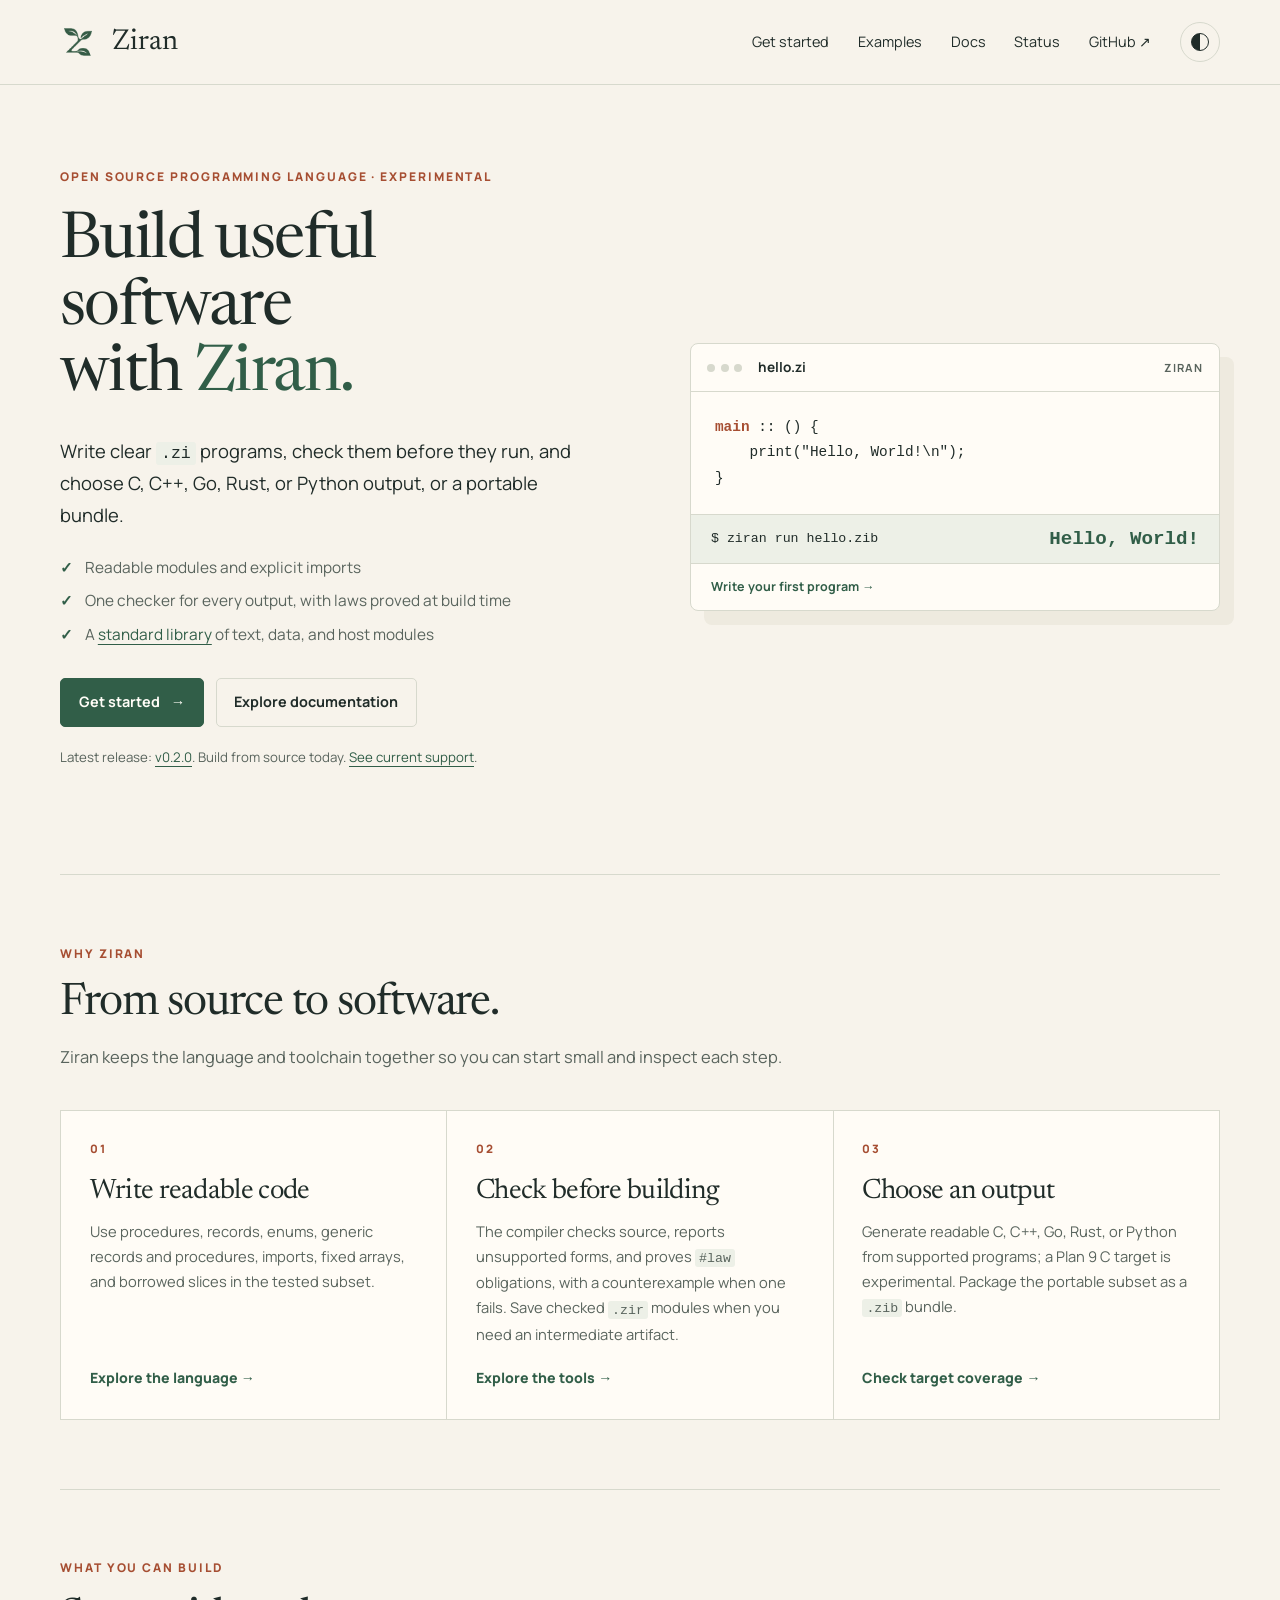
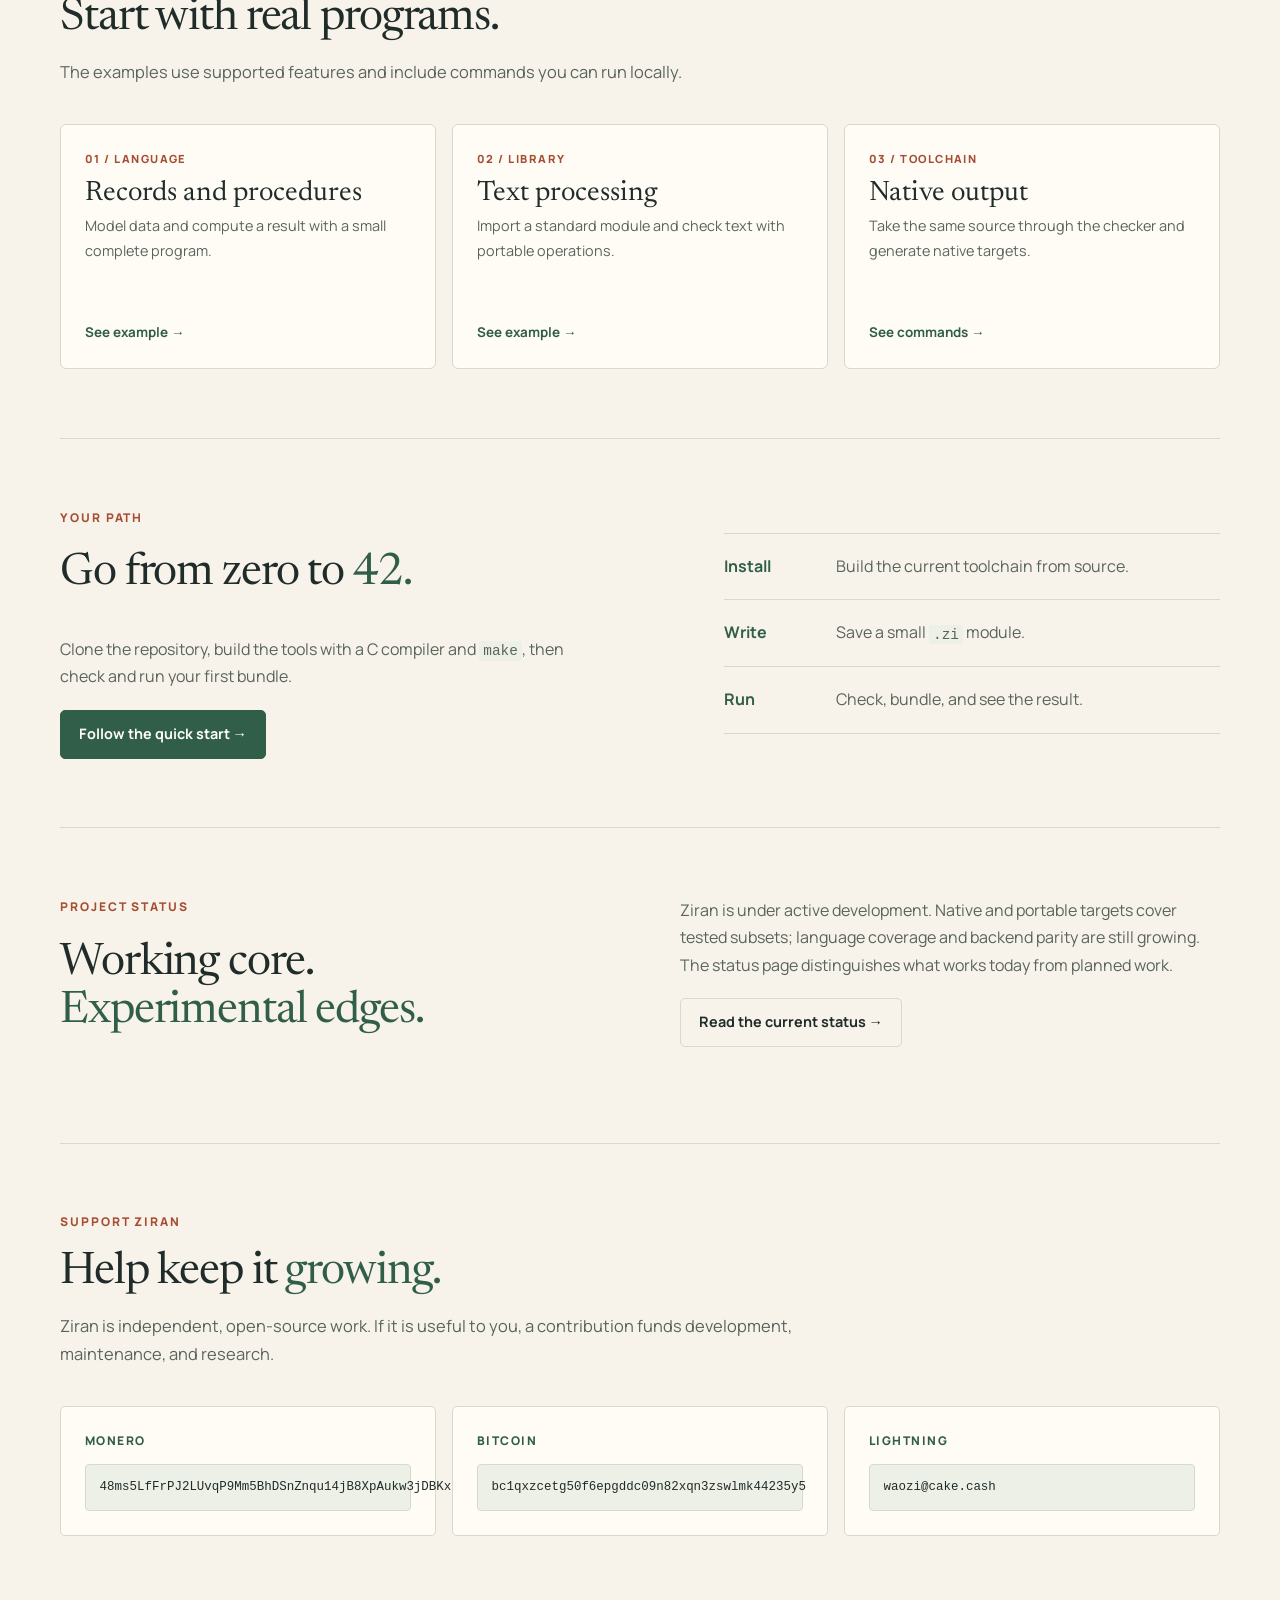
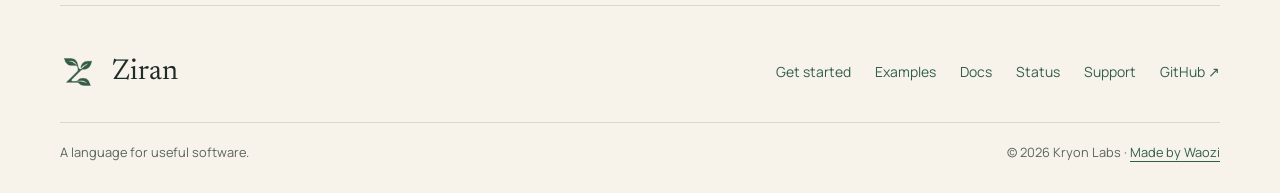
==== commit bdc5d2de: "Drop the QR hint text from support cards Co-Authored-By: Claude Opus 5.5 <noreply@anthropic.com>" ====
--- a/site/index.html
+++ b/site/index.html
@@ -75,9 +75,9 @@
     <section class="support-section" id="support" aria-labelledby="support-title">
       <div class="section-heading"><p class="eyebrow">Support Ziran</p><h2 id="support-title">Help keep it <em>growing.</em></h2><p>Ziran is independent, open-source work. If it is useful to you, a contribution funds development, maintenance, and research.</p></div>
       <div class="support-grid">
-        <article><span class="support-label">Monero</span><button class="support-address" type="button" data-coin="Monero" data-address="48ms5LfFrPJ2LUvqP9Mm5BhDSnZnqu14jB8XpAukw3jDBKxRAxYvq3k4fEwXY7kCY3LrtycMUayJZR1YJuyvJHCDCcyw6pA" data-qr="assets/support-monero.png" aria-haspopup="dialog" aria-label="Show Monero QR code and address"><code>48ms5LfFrPJ2LUvqP9Mm5BhDSnZnqu14jB8XpAukw3jDBKxRAxYvq3k4fEwXY7kCY3LrtycMUayJZR1YJuyvJHCDCcyw6pA</code><span class="support-hint">Show QR code →</span></button></article>
-        <article><span class="support-label">Bitcoin</span><button class="support-address" type="button" data-coin="Bitcoin" data-address="bc1qxzcetg50f6epgddc09n82xqn3zswlmk44235y5" data-qr="assets/support-bitcoin.png" aria-haspopup="dialog" aria-label="Show Bitcoin QR code and address"><code>bc1qxzcetg50f6epgddc09n82xqn3zswlmk44235y5</code><span class="support-hint">Show QR code →</span></button></article>
-        <article><span class="support-label">Lightning</span><button class="support-address" type="button" data-coin="Lightning" data-address="waozi@cake.cash" data-qr="assets/support-lightning.png" aria-haspopup="dialog" aria-label="Show Lightning QR code and address"><code>waozi@cake.cash</code><span class="support-hint">Show QR code →</span></button></article>
+        <article><span class="support-label">Monero</span><button class="support-address" type="button" data-coin="Monero" data-address="48ms5LfFrPJ2LUvqP9Mm5BhDSnZnqu14jB8XpAukw3jDBKxRAxYvq3k4fEwXY7kCY3LrtycMUayJZR1YJuyvJHCDCcyw6pA" data-qr="assets/support-monero.png" aria-haspopup="dialog" aria-label="Show Monero QR code and address"><code>48ms5LfFrPJ2LUvqP9Mm5BhDSnZnqu14jB8XpAukw3jDBKxRAxYvq3k4fEwXY7kCY3LrtycMUayJZR1YJuyvJHCDCcyw6pA</code></button></article>
+        <article><span class="support-label">Bitcoin</span><button class="support-address" type="button" data-coin="Bitcoin" data-address="bc1qxzcetg50f6epgddc09n82xqn3zswlmk44235y5" data-qr="assets/support-bitcoin.png" aria-haspopup="dialog" aria-label="Show Bitcoin QR code and address"><code>bc1qxzcetg50f6epgddc09n82xqn3zswlmk44235y5</code></button></article>
+        <article><span class="support-label">Lightning</span><button class="support-address" type="button" data-coin="Lightning" data-address="waozi@cake.cash" data-qr="assets/support-lightning.png" aria-haspopup="dialog" aria-label="Show Lightning QR code and address"><code>waozi@cake.cash</code></button></article>
       </div>
       <dialog class="support-dialog" tabindex="-1" aria-labelledby="support-dialog-title">
         <button class="support-close" type="button" aria-label="Close">×</button>
--- a/site/styles.css
+++ b/site/styles.css
@@ -1171,11 +1171,6 @@
   text-overflow: ellipsis;
   font-size: 0.78rem;
 }
-.support-hint {
-  color: var(--accent);
-  font-size: 0.8rem;
-  font-weight: 700;
-}
 .support-dialog {
   width: min(24rem, calc(100% - 32px));
   max-height: calc(100dvh - 32px);
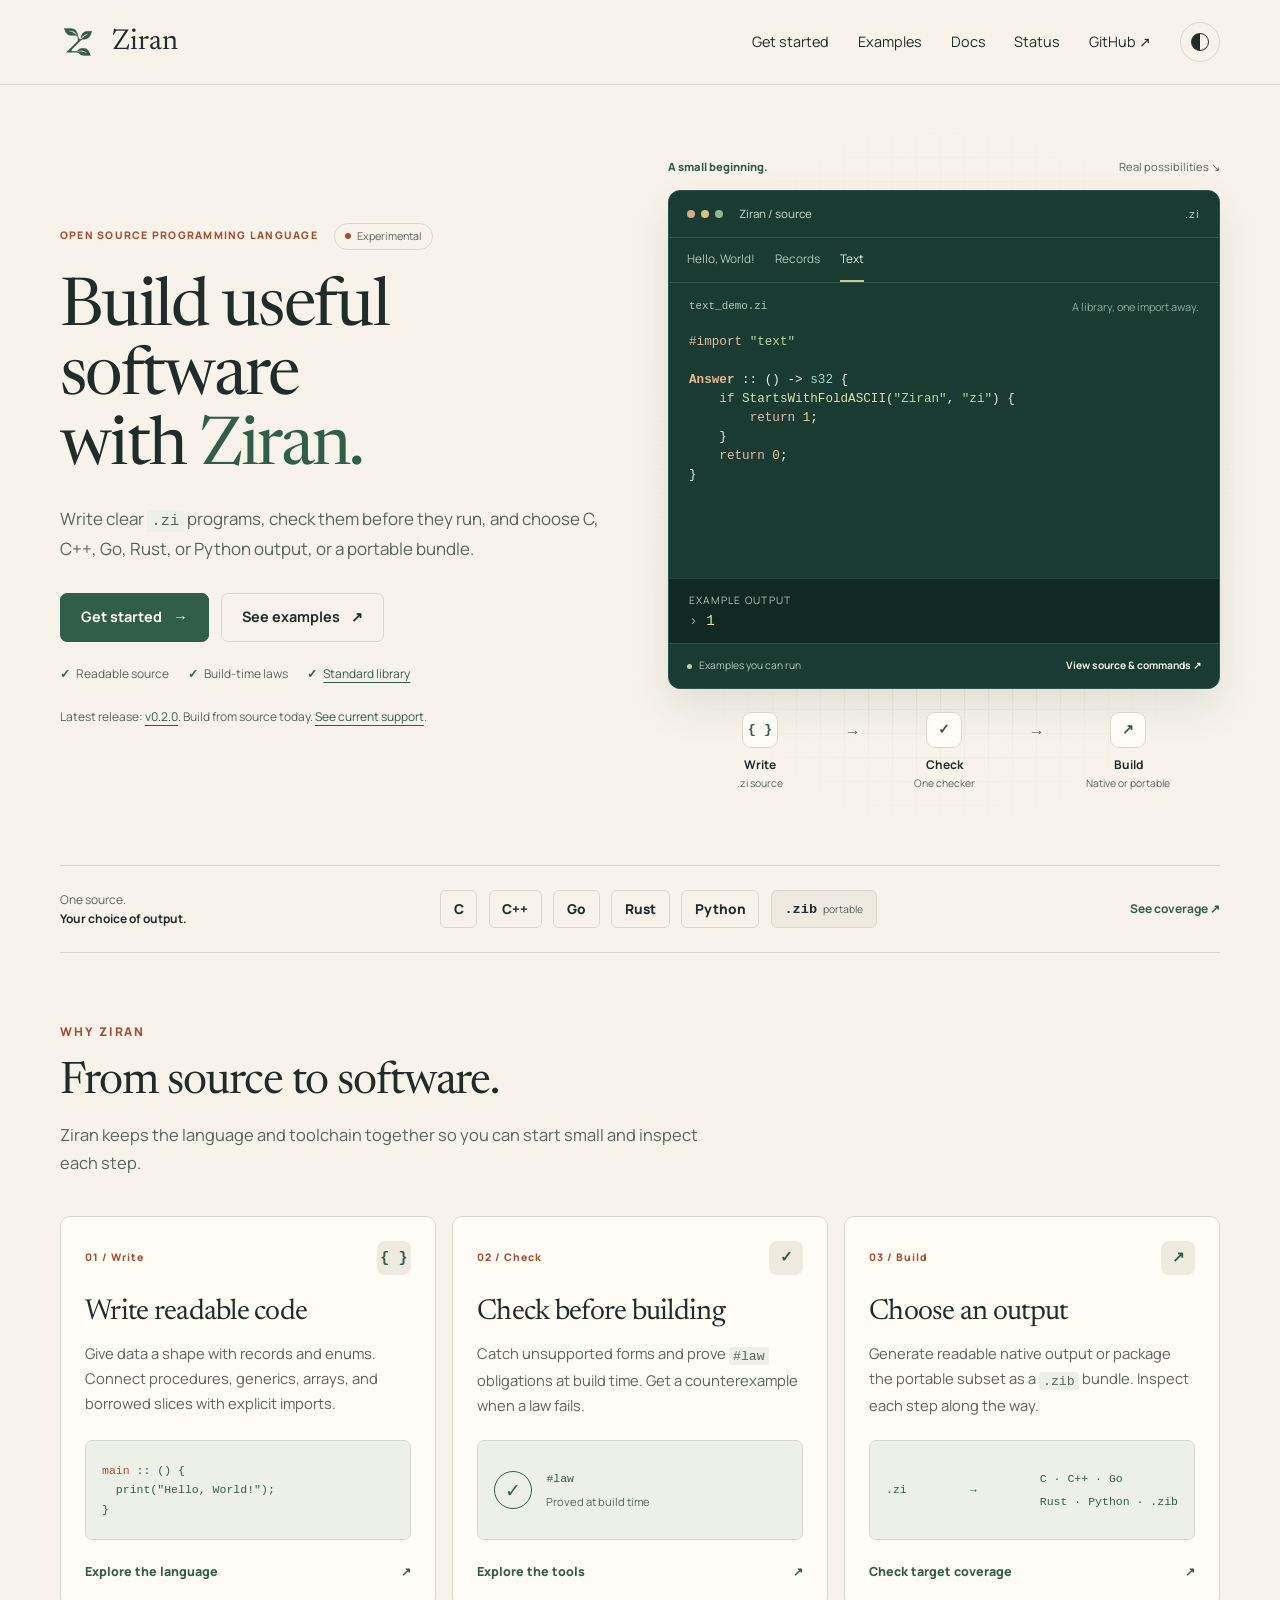
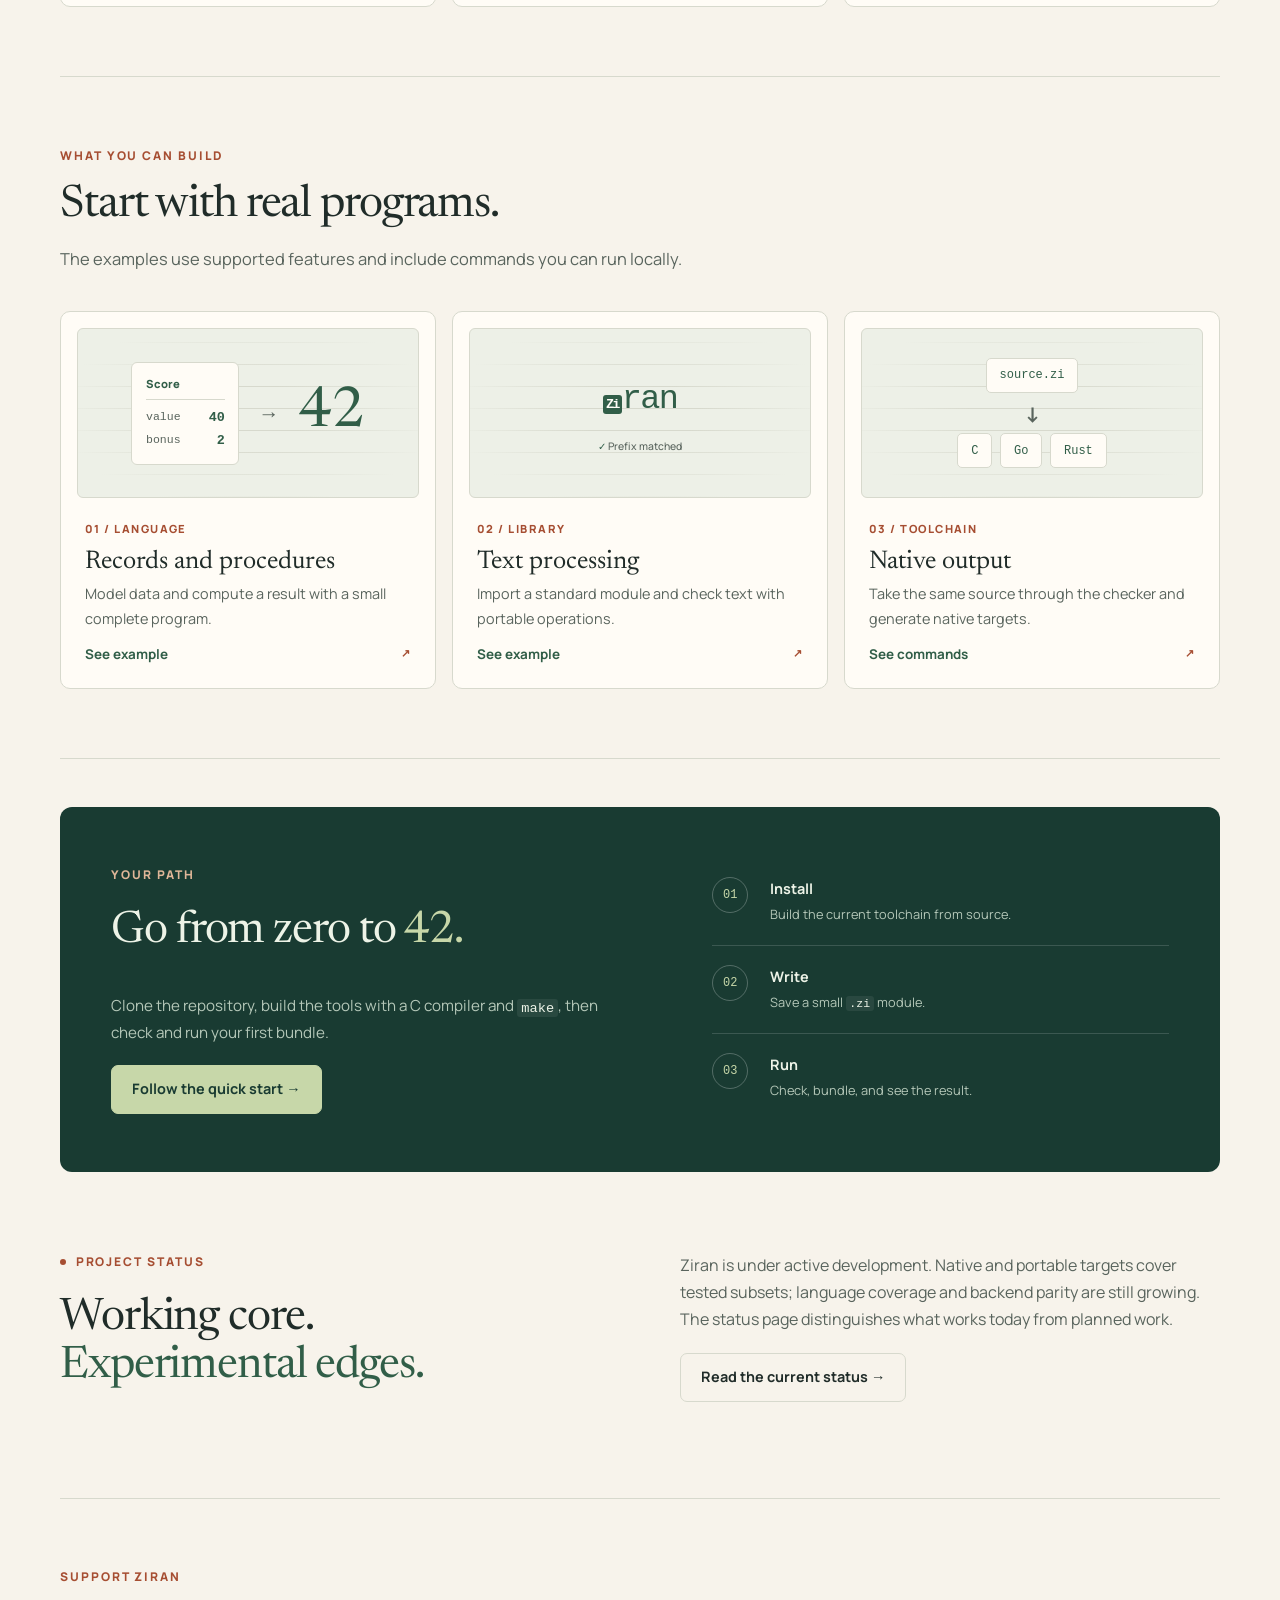
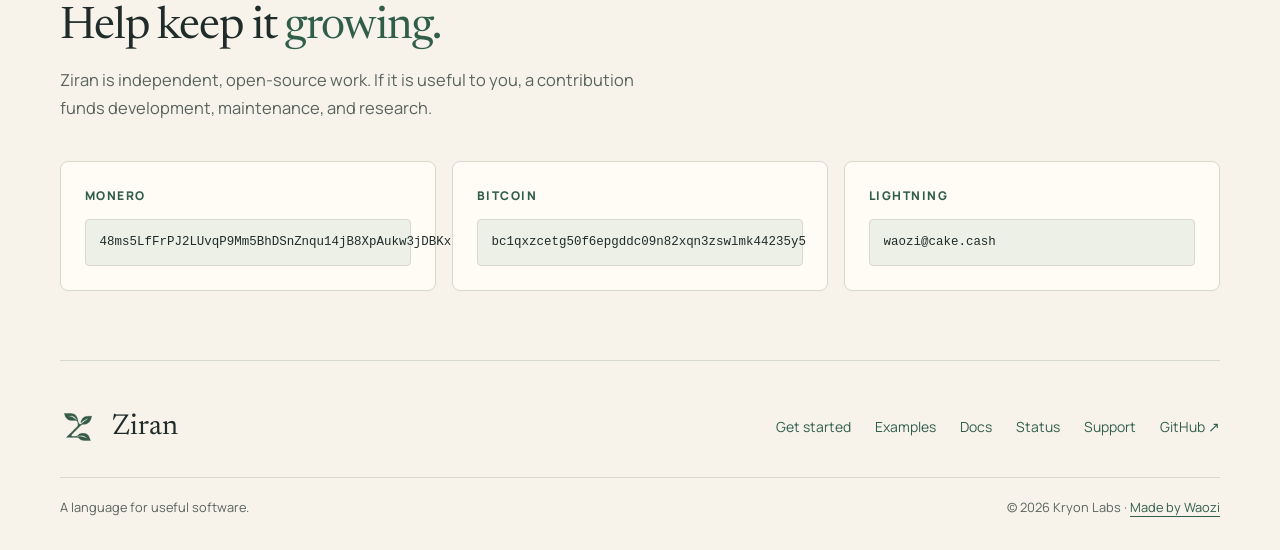
==== commit b4287b3e: "Improve homepage with visual examples and build flow" ====
--- a/site/index.html
+++ b/site/index.html
@@ -16,7 +16,7 @@
   <meta name="twitter:card" content="summary">
   <script defer src="site.js"></script>
 </head>
-<body>
+<body class="home">
   <a class="skip-link" href="#main">Skip to content</a>
   <header class="site-header"><div class="site-header-inner">
     <a class="brand" href="index.html" aria-label="Ziran home"><img class="brand-icon" src="assets/logo-growing-z.png" alt="" width="36" height="36"><span>Ziran</span></a>
@@ -28,48 +28,97 @@
   <main id="main">
     <section class="hero hero-new">
       <div class="hero-copy">
-        <p class="eyebrow">Open source programming language · Experimental</p>
+        <div class="hero-kicker"><p class="eyebrow">Open source programming language</p><a class="release-badge" href="status.html"><span aria-hidden="true"></span>Experimental</a></div>
         <h1>Build useful software with <em>Ziran.</em></h1>
         <p class="hero-lead">Write clear <code>.zi</code> programs, check them before they run, and choose C, C++, Go, Rust, or Python output, or a portable bundle.</p>
-        <ul class="hero-points"><li>Readable modules and explicit imports</li><li>One checker for every output, with laws proved at build time</li><li>A <a href="std.html">standard library</a> of text, data, and host modules</li></ul>
-        <div class="actions"><a class="btn btn-primary" href="get-started.html">Get started <span aria-hidden="true">→</span></a><a class="btn" href="docs.html">Explore documentation</a></div>
+        <div class="actions"><a class="btn btn-primary" href="get-started.html">Get started <span aria-hidden="true">→</span></a><a class="btn" href="examples.html">See examples <span aria-hidden="true">↗</span></a></div>
+        <ul class="hero-points"><li>Readable source</li><li>Build-time laws</li><li><a href="std.html">Standard library</a></li></ul>
         <p class="hero-note">Latest release: <a href="https://github.com/ziranlang/ziran/releases/tag/v0.2.0">v0.2.0</a>. Build from source today. <a href="status.html">See current support</a>.</p>
       </div>
-      <div class="hero-code" aria-label="A complete Ziran source example and its result">
-        <div class="code-title"><span class="code-dots" aria-hidden="true"><i></i><i></i><i></i></span><span>hello.zi</span><span class="code-tag">Ziran</span></div>
-        <pre><code><span class="c-decl">main</span> :: () {
-    print("Hello, World!\n");
+      <div class="hero-visual">
+        <div class="visual-caption"><span>A small beginning.</span><span>Real possibilities <span aria-hidden="true">↘</span></span></div>
+        <div class="hero-code" aria-label="Complete Ziran source examples and their results">
+          <div class="code-title"><span class="code-dots" aria-hidden="true"><i></i><i></i><i></i></span><span>Ziran / source</span><span class="code-tag">.zi</span></div>
+          <div class="example-tabs" role="tablist" aria-label="Source examples" hidden>
+            <button type="button" role="tab" id="tab-hello" aria-controls="example-hello" aria-selected="false" tabindex="-1">Hello, World!</button>
+            <button type="button" role="tab" id="tab-score" aria-controls="example-score" aria-selected="false" tabindex="-1">Records</button>
+            <button type="button" role="tab" id="tab-text" aria-controls="example-text" aria-selected="true">Text</button>
+          </div>
+          <div class="example-panel" id="example-hello" role="tabpanel" aria-labelledby="tab-hello" tabindex="0" hidden>
+            <div class="example-file">hello.zi <span>Start with three lines.</span></div>
+            <pre><code><span class="c-decl">main</span> :: () {
+    <span class="c-call">print</span>(<span class="c-string">"Hello, World!\n"</span>);
 }</code></pre>
-        <div class="code-output"><span>$ ziran run hello.zib</span><strong>Hello, World!</strong></div>
-        <div class="code-foot"><a href="get-started.html">Write your first program <span aria-hidden="true">→</span></a></div>
+            <div class="code-output"><span class="output-label">Example output</span><code><span aria-hidden="true">› </span>Hello, World!</code></div>
+          </div>
+          <div class="example-panel" id="example-score" role="tabpanel" aria-labelledby="tab-score" tabindex="0" hidden>
+            <div class="example-file">score.zi <span>Give your data a shape.</span></div>
+            <pre><code><span class="c-decl">Score</span> :: <span class="c-keyword">struct</span> {
+    value: <span class="c-type">s32</span>;
+    bonus: <span class="c-type">s32</span>;
+}
+<span class="c-decl">Total</span> :: (score: <span class="c-type">Score</span>) -&gt; <span class="c-type">s32</span> {
+    <span class="c-keyword">return</span> score.value + score.bonus;
+}
+<span class="c-decl">Answer</span> :: () -&gt; <span class="c-type">s32</span> {
+    score: <span class="c-type">Score</span> = Score.{value = <span class="c-number">40</span>, bonus = <span class="c-number">2</span>};
+    <span class="c-keyword">return</span> <span class="c-call">Total</span>(score);
+}</code></pre>
+            <div class="code-output"><span class="output-label">Example output</span><code><span aria-hidden="true">› </span>42</code></div>
+          </div>
+          <div class="example-panel" id="example-text" role="tabpanel" aria-labelledby="tab-text" tabindex="0">
+            <div class="example-file">text_demo.zi <span>A library, one import away.</span></div>
+            <pre><code><span class="c-keyword">#import</span> <span class="c-string">"text"</span>
+
+<span class="c-decl">Answer</span> :: () -&gt; <span class="c-type">s32</span> {
+    <span class="c-keyword">if</span> <span class="c-call">StartsWithFoldASCII</span>(<span class="c-string">"Ziran"</span>, <span class="c-string">"zi"</span>) {
+        <span class="c-keyword">return</span> <span class="c-number">1</span>;
+    }
+    <span class="c-keyword">return</span> <span class="c-number">0</span>;
+}</code></pre>
+            <div class="code-output"><span class="output-label">Example output</span><code><span aria-hidden="true">› </span>1</code></div>
+          </div>
+          <div class="code-foot"><span><span class="checked-dot" aria-hidden="true"></span>Examples you can run</span><a href="examples.html#text-demo" class="example-link">View source &amp; commands <span aria-hidden="true">↗</span></a></div>
+        </div>
+        <ol class="source-flow" aria-label="From source to output">
+          <li><span class="flow-symbol" aria-hidden="true">{ }</span><strong>Write</strong><span>.zi source</span></li>
+          <li><span class="flow-symbol" aria-hidden="true">✓</span><strong>Check</strong><span>One checker</span></li>
+          <li><span class="flow-symbol" aria-hidden="true">↗</span><strong>Build</strong><span>Native or portable</span></li>
+        </ol>
       </div>
+    </section>
+
+    <section class="target-strip" aria-label="Supported output choices">
+      <p>One source.<br><strong>Your choice of output.</strong></p>
+      <ul><li>C</li><li>C++</li><li>Go</li><li>Rust</li><li>Python</li><li class="portable-target">.zib <span>portable</span></li></ul>
+      <a href="status.html">See coverage <span aria-hidden="true">↗</span></a>
     </section>
 
     <section class="feature-section" id="why">
       <div class="section-heading"><p class="eyebrow">Why Ziran</p><h2>From source to software.</h2><p>Ziran keeps the language and toolchain together so you can start small and inspect each step.</p></div>
       <div class="feature-grid">
-        <article><span class="feature-number">01</span><h3>Write readable code</h3><p>Use procedures, records, enums, generic records and procedures, imports, fixed arrays, and borrowed slices in the tested subset.</p><a href="language.html">Explore the language →</a></article>
-        <article><span class="feature-number">02</span><h3>Check before building</h3><p>The compiler checks source, reports unsupported forms, and proves <code>#law</code> obligations, with a counterexample when one fails. Save checked <code>.zir</code> modules when you need an intermediate artifact.</p><a href="api.html#toolchain">Explore the tools →</a></article>
-        <article><span class="feature-number">03</span><h3>Choose an output</h3><p>Generate readable C, C++, Go, Rust, or Python from supported programs; a Plan 9 C target is experimental. Package the portable subset as a <code>.zib</code> bundle.</p><a href="status.html">Check target coverage →</a></article>
+        <article><div class="feature-top"><span class="feature-number">01 / Write</span><span class="feature-icon" aria-hidden="true">{ }</span></div><h3>Write readable code</h3><p>Give data a shape with records and enums. Connect procedures, generics, arrays, and borrowed slices with explicit imports.</p><div class="feature-preview" aria-hidden="true"><code><span>main</span> :: () {<br>&nbsp; print(<b>"Hello, World!"</b>);<br>}</code></div><a href="language.html">Explore the language <span aria-hidden="true">↗</span></a></article>
+        <article><div class="feature-top"><span class="feature-number">02 / Check</span><span class="feature-icon" aria-hidden="true">✓</span></div><h3>Check before building</h3><p>Catch unsupported forms and prove <code>#law</code> obligations at build time. Get a counterexample when a law fails.</p><div class="feature-preview law-preview" aria-hidden="true"><span class="law-symbol">✓</span><div><code>#law</code><span>Proved at build time</span></div></div><a href="api.html#toolchain">Explore the tools <span aria-hidden="true">↗</span></a></article>
+        <article><div class="feature-top"><span class="feature-number">03 / Build</span><span class="feature-icon" aria-hidden="true">↗</span></div><h3>Choose an output</h3><p>Generate readable native output or package the portable subset as a <code>.zib</code> bundle. Inspect each step along the way.</p><div class="feature-preview build-preview" aria-hidden="true"><code>.zi</code><span>→</span><div><code>C · C++ · Go</code><code>Rust · Python · .zib</code></div></div><a href="status.html">Check target coverage <span aria-hidden="true">↗</span></a></article>
       </div>
     </section>
 
     <section class="use-section">
       <div class="section-heading"><p class="eyebrow">What you can build</p><h2>Start with real programs.</h2><p>The examples use supported features and include commands you can run locally.</p></div>
       <div class="use-grid">
-        <a href="examples.html#structs"><span>01 / Language</span><strong>Records and procedures</strong><p>Model data and compute a result with a small complete program.</p><b>See example →</b></a>
-        <a href="examples.html#text-demo"><span>02 / Library</span><strong>Text processing</strong><p>Import a standard module and check text with portable operations.</p><b>See example →</b></a>
-        <a href="examples.html#targets"><span>03 / Toolchain</span><strong>Native output</strong><p>Take the same source through the checker and generate native targets.</p><b>See commands →</b></a>
+        <a href="examples.html#score"><div class="use-visual record-visual" aria-hidden="true"><div><small>Score</small><code>value <b>40</b></code><code>bonus <b>2</b></code></div><span>→</span><output>42</output></div><span>01 / Language</span><strong>Records and procedures</strong><p>Model data and compute a result with a small complete program.</p><b>See example <span aria-hidden="true">↗</span></b></a>
+        <a href="examples.html#text-demo"><div class="use-visual text-visual" aria-hidden="true"><code><b>Zi</b>ran</code><span><i>✓</i> Prefix matched</span></div><span>02 / Library</span><strong>Text processing</strong><p>Import a standard module and check text with portable operations.</p><b>See example <span aria-hidden="true">↗</span></b></a>
+        <a href="examples.html#targets"><div class="use-visual native-visual" aria-hidden="true"><code>source.zi</code><span>↓</span><div><code>C</code><code>Go</code><code>Rust</code></div></div><span>03 / Toolchain</span><strong>Native output</strong><p>Take the same source through the checker and generate native targets.</p><b>See commands <span aria-hidden="true">↗</span></b></a>
       </div>
     </section>
 
     <section class="journey-section">
       <div><p class="eyebrow">Your path</p><h2>Go from zero to <em>42.</em></h2><p>Clone the repository, build the tools with a C compiler and <code>make</code>, then check and run your first bundle.</p><a class="btn btn-primary" href="get-started.html">Follow the quick start →</a></div>
-      <ol><li><strong>Install</strong><span>Build the current toolchain from source.</span></li><li><strong>Write</strong><span>Save a small <code>.zi</code> module.</span></li><li><strong>Run</strong><span>Check, bundle, and see the result.</span></li></ol>
+      <ol><li><span class="step-number" aria-hidden="true">01</span><div><strong>Install</strong><span>Build the current toolchain from source.</span></div></li><li><span class="step-number" aria-hidden="true">02</span><div><strong>Write</strong><span>Save a small <code>.zi</code> module.</span></div></li><li><span class="step-number" aria-hidden="true">03</span><div><strong>Run</strong><span>Check, bundle, and see the result.</span></div></li></ol>
     </section>
 
     <section class="status-callout">
-      <div><p class="eyebrow">Project status</p><h2>Working core.<br><em>Experimental edges.</em></h2></div>
+      <div><p class="eyebrow"><span class="status-dot" aria-hidden="true"></span>Project status</p><h2>Working core.<br><em>Experimental edges.</em></h2></div>
       <div><p>Ziran is under active development. Native and portable targets cover tested subsets; language coverage and backend parity are still growing. The status page distinguishes what works today from planned work.</p><a class="btn" href="status.html">Read the current status →</a></div>
     </section>
     <section class="support-section" id="support" aria-labelledby="support-title">
--- a/site/styles.css
+++ b/site/styles.css
@@ -1252,3 +1252,762 @@
     grid-template-columns: minmax(0, 1fr);
   }
 }
+
+/* The homepage pairs the warm editorial palette with working examples. */
+.home {
+  --editor: #193b32;
+  --editor-ink: #edf3e7;
+  --editor-muted: #b4c7b8;
+}
+.home .hero-new {
+  grid-template-columns: minmax(0, 1fr) minmax(0, 1fr);
+  gap: 3.5rem;
+  padding-block: 4.5rem;
+}
+.hero-kicker {
+  display: flex;
+  flex-wrap: wrap;
+  align-items: center;
+  gap: 0.6rem 1rem;
+  margin-bottom: 1.6rem;
+}
+.hero-kicker .eyebrow {
+  margin: 0;
+  font-size: 0.65rem;
+  letter-spacing: 0.12em;
+}
+.release-badge {
+  display: inline-flex;
+  align-items: center;
+  gap: 0.4rem;
+  padding: 0.2rem 0.6rem;
+  border: 1px solid var(--line);
+  border-radius: 2rem;
+  color: var(--muted);
+  font-size: 0.67rem;
+  text-decoration: none;
+}
+.release-badge > span,
+.status-dot {
+  width: 6px;
+  height: 6px;
+  border-radius: 50%;
+  background: var(--rust);
+}
+.home .hero-new h1 {
+  font-size: clamp(3.2rem, 5.2vw, 5rem);
+  max-width: 14ch;
+  margin-bottom: 1.4rem;
+}
+.home .hero-new .hero-lead {
+  font-size: 1.06rem;
+  color: var(--muted);
+}
+.home .actions {
+  margin-block: 1.8rem 1.4rem;
+}
+.home .btn {
+  border-radius: 7px;
+  padding-inline: 1.25rem;
+}
+.home .hero-points {
+  display: flex;
+  flex-wrap: wrap;
+  gap: 0.5rem 1.2rem;
+  font-size: 0.75rem;
+  margin-block: 0 1.4rem;
+}
+.home .hero-points li {
+  margin: 0;
+  padding-left: 1rem;
+}
+.home .hero-note {
+  max-width: 28rem;
+  font-size: 0.75rem;
+  margin: 0;
+}
+.hero-visual {
+  position: relative;
+  min-width: 0;
+  isolation: isolate;
+}
+.hero-visual::before {
+  content: "";
+  position: absolute;
+  inset: -1.5rem -1rem;
+  z-index: -1;
+  border-radius: 16px;
+  background:
+    radial-gradient(ellipse at center, transparent 30%, var(--bg) 75%),
+    linear-gradient(var(--line) 1px, transparent 1px),
+    linear-gradient(90deg, var(--line) 1px, transparent 1px);
+  background-size: auto, 24px 24px, 24px 24px;
+  opacity: 0.55;
+}
+.visual-caption {
+  display: flex;
+  justify-content: space-between;
+  gap: 1rem;
+  margin-bottom: 0.9rem;
+  color: var(--muted);
+  font-size: 0.7rem;
+}
+.visual-caption > span:first-child {
+  font-weight: 800;
+  color: var(--accent);
+}
+.home .hero-code {
+  background: var(--editor);
+  color: var(--editor-ink);
+  border: 1px solid #315347;
+  border-radius: 12px;
+  box-shadow: 0 18px 40px #163f2c1a;
+}
+.home .code-title {
+  padding: 0.8rem 1.15rem;
+  border-color: #ffffff1f;
+  color: var(--editor-muted);
+  font-size: 0.72rem;
+  font-weight: 500;
+}
+.home .code-dots i {
+  background: #dba889;
+}
+.home .code-dots i:nth-child(2) {
+  background: #d9c27e;
+}
+.home .code-dots i:nth-child(3) {
+  background: #8db795;
+}
+.home .code-tag {
+  color: var(--editor-muted);
+  text-transform: none;
+}
+.example-tabs {
+  display: flex;
+  gap: 1.25rem;
+  padding-inline: 1.15rem;
+  border-bottom: 1px solid #ffffff1f;
+}
+.example-tabs[hidden] {
+  display: none;
+}
+.example-tabs button {
+  padding: 0.7rem 0;
+  background: none;
+  color: var(--editor-muted);
+  border: 0;
+  border-bottom: 2px solid transparent;
+  font-size: 0.74rem;
+}
+.example-tabs button[aria-selected="true"] {
+  color: var(--editor-ink);
+  border-bottom-color: #bdce9a;
+}
+.example-tabs button:hover {
+  color: var(--editor-ink);
+}
+.hero-code :focus-visible {
+  outline-color: #e5b493;
+  outline-offset: -3px;
+}
+.example-file {
+  display: flex;
+  justify-content: space-between;
+  flex-wrap: wrap;
+  gap: 0.4rem;
+  padding: 1rem 1.25rem 0;
+  color: var(--editor-muted);
+  font: 0.68rem/1.4 ui-monospace, SFMono-Regular, Consolas, monospace;
+}
+.example-file > span {
+  font-family: Manrope, Arial, sans-serif;
+  opacity: 0.8;
+}
+.home .hero-code pre {
+  height: 264px;
+  padding: 1.2rem 1.25rem;
+  color: var(--editor-ink);
+  font-size: 0.79rem;
+  line-height: 1.5;
+  scrollbar-color: #6b8b77 var(--editor);
+}
+.home .c-decl {
+  color: #eab995;
+}
+.home .c-keyword {
+  color: #e4bcab;
+}
+.home .c-call {
+  color: #d7e4b1;
+}
+.home .c-string {
+  color: #b9d4a0;
+}
+.home .c-type {
+  color: #a7d4cc;
+}
+.home .c-number {
+  color: #e7cf94;
+}
+.home .code-output {
+  flex-direction: column;
+  align-items: start;
+  gap: 0.4rem;
+  padding: 0.85rem 1.25rem;
+  background: #102a23;
+  border-color: #ffffff1f;
+}
+.output-label {
+  font: 0.64rem Manrope, Arial, sans-serif;
+  color: var(--editor-muted);
+  text-transform: uppercase;
+  letter-spacing: 0.12em;
+}
+.home .code-output code {
+  color: #d7e4b1;
+  font-size: 0.9rem;
+}
+.home .code-output code > span {
+  color: #8aa792;
+}
+.home .code-foot {
+  justify-content: space-between;
+  padding: 0.85rem 1.15rem;
+  border-color: #ffffff1f;
+  color: var(--editor-muted);
+  font-size: 0.64rem;
+}
+.home .code-foot > span {
+  display: inline-flex;
+  align-items: center;
+  gap: 0.4rem;
+}
+.checked-dot {
+  width: 5px;
+  height: 5px;
+  border-radius: 50%;
+  background: #b9d4a0;
+}
+.home .code-foot a {
+  color: var(--editor-ink);
+}
+.source-flow {
+  display: grid;
+  grid-template-columns: repeat(3, minmax(0, 1fr));
+  list-style: none;
+  padding: 0;
+  margin: 1.4rem 0 0;
+  text-align: center;
+}
+.source-flow li {
+  position: relative;
+  display: flex;
+  flex-direction: column;
+  align-items: center;
+}
+.source-flow li + li::before {
+  content: "→";
+  position: absolute;
+  top: 6px;
+  left: -0.45rem;
+  color: var(--muted);
+}
+.flow-symbol {
+  display: grid;
+  place-items: center;
+  width: 36px;
+  height: 36px;
+  margin-bottom: 0.45rem;
+  border: 1px solid var(--line);
+  border-radius: 9px;
+  background: var(--surface);
+  color: var(--accent);
+  font: 700 0.85rem ui-monospace, SFMono-Regular, Consolas, monospace;
+}
+.source-flow strong {
+  font-size: 0.75rem;
+}
+.source-flow li > span:last-child {
+  font-size: 0.65rem;
+  color: var(--muted);
+}
+.home .target-strip {
+  display: flex;
+  align-items: center;
+  justify-content: space-between;
+  flex-wrap: wrap;
+  gap: 1rem 2rem;
+  padding-block: 1.5rem;
+}
+.target-strip p {
+  margin: 0;
+  color: var(--muted);
+  font-size: 0.75rem;
+  line-height: 1.6;
+}
+.target-strip strong {
+  color: var(--ink);
+}
+.target-strip ul {
+  display: flex;
+  flex-wrap: wrap;
+  align-items: center;
+  gap: 0.7rem;
+  padding: 0;
+  margin: 0;
+  list-style: none;
+}
+.target-strip li {
+  display: flex;
+  align-items: center;
+  gap: 0.4rem;
+  padding: 0.4rem 0.8rem;
+  border: 1px solid var(--line);
+  border-radius: 6px;
+  font-size: 0.85rem;
+  font-weight: 800;
+}
+.target-strip .portable-target {
+  background: var(--surface-muted);
+  font-family: ui-monospace, SFMono-Regular, Consolas, monospace;
+}
+.portable-target span {
+  color: var(--muted);
+  font: 0.65rem Manrope, Arial, sans-serif;
+}
+.target-strip > a {
+  font-size: 0.75rem;
+  font-weight: 700;
+  text-decoration: none;
+}
+.target-strip > a:hover {
+  text-decoration: underline;
+}
+.home .section-heading {
+  max-width: 42rem;
+}
+.home .feature-grid {
+  gap: 1rem;
+  background: none;
+  border: 0;
+}
+.home .feature-grid article {
+  border: 1px solid var(--line);
+  border-radius: 10px;
+  padding: 1.5rem;
+}
+.feature-top {
+  display: flex;
+  justify-content: space-between;
+  align-items: center;
+  width: 100%;
+}
+.feature-icon {
+  display: grid;
+  place-items: center;
+  width: 34px;
+  height: 34px;
+  border-radius: 8px;
+  background: var(--surface-muted);
+  color: var(--accent);
+  font: 700 0.95rem ui-monospace, SFMono-Regular, Consolas, monospace;
+}
+.home .feature-number {
+  font-size: 0.65rem;
+  letter-spacing: 0.1em;
+}
+.home .feature-grid h3 {
+  font-size: 1.8rem;
+  margin-top: 1.4rem;
+}
+.feature-preview {
+  width: 100%;
+  min-height: 100px;
+  display: flex;
+  align-items: center;
+  background: var(--code);
+  border: 1px solid var(--line);
+  border-radius: 7px;
+  margin: 0.2rem 0 1.3rem;
+  padding: 1rem;
+  font-size: 0.72rem;
+  color: var(--accent);
+}
+.feature-preview code > span {
+  color: var(--rust);
+}
+.feature-preview b {
+  font-weight: 400;
+}
+.law-preview {
+  gap: 0.9rem;
+}
+.law-symbol {
+  display: grid;
+  place-items: center;
+  width: 38px;
+  height: 38px;
+  border: 1px solid var(--accent);
+  border-radius: 50%;
+  font-size: 1.2rem;
+}
+.law-preview > div,
+.build-preview > div {
+  display: flex;
+  flex-direction: column;
+  gap: 0.2rem;
+}
+.law-preview > div > span {
+  color: var(--muted);
+  font-size: 0.7rem;
+}
+.build-preview {
+  justify-content: space-between;
+  gap: 0.5rem;
+}
+.home .feature-grid a {
+  display: flex;
+  justify-content: space-between;
+  width: 100%;
+  font-size: 0.78rem;
+}
+.home .use-grid > a {
+  padding: 1rem 1rem 1.4rem;
+  border-radius: 10px;
+}
+.home .use-grid > a > :not(.use-visual) {
+  margin-inline: 0.5rem;
+}
+.home .use-grid > a > strong {
+  font-size: 1.6rem;
+}
+.home .use-grid > a > b {
+  display: flex;
+  justify-content: space-between;
+  align-self: stretch;
+}
+.use-visual {
+  width: 100%;
+  height: 170px;
+  display: flex;
+  justify-content: center;
+  align-items: center;
+  gap: 1.2rem;
+  margin-bottom: 1.3rem;
+  border: 1px solid var(--line);
+  border-radius: 6px;
+  background:
+    radial-gradient(ellipse at center, transparent 25%, var(--code) 80%),
+    repeating-linear-gradient(0deg, var(--line) 0 1px, var(--code) 1px 22px);
+  color: var(--accent);
+}
+.record-visual > div {
+  display: flex;
+  flex-direction: column;
+  min-width: 108px;
+  padding: 0.7rem 0.85rem;
+  border: 1px solid var(--line);
+  border-radius: 6px;
+  background: var(--surface);
+}
+.record-visual small {
+  font-weight: 800;
+  font-size: 0.7rem;
+  padding-bottom: 0.4rem;
+  margin-bottom: 0.4rem;
+  border-bottom: 1px solid var(--line);
+}
+.record-visual code {
+  display: flex;
+  justify-content: space-between;
+  gap: 1.5rem;
+  color: var(--muted);
+  font-size: 0.72rem;
+}
+.record-visual code b {
+  color: var(--accent);
+}
+.record-visual > span,
+.native-visual > span {
+  color: var(--muted);
+  font-size: 1.3rem;
+  letter-spacing: 0;
+}
+.record-visual output {
+  font: 500 3.5rem Newsreader, Georgia, serif;
+}
+.text-visual,
+.native-visual {
+  flex-direction: column;
+  gap: 0.6rem;
+}
+.text-visual > code {
+  font-size: 2.1rem;
+  letter-spacing: -0.05em;
+}
+.text-visual > code > b {
+  padding: 0.15rem 0.2rem;
+  background: var(--accent);
+  color: var(--accent-ink);
+  border-radius: 3px;
+}
+.home .text-visual > span {
+  color: var(--muted);
+  font-size: 0.65rem;
+  letter-spacing: 0;
+  text-transform: none;
+  font-weight: 500;
+}
+.text-visual i {
+  font-style: normal;
+  color: var(--accent);
+}
+.native-visual > code,
+.native-visual > div > code {
+  padding: 0.4rem 0.8rem;
+  border: 1px solid var(--line);
+  border-radius: 5px;
+  background: var(--surface);
+  font-size: 0.75rem;
+}
+.native-visual > div {
+  display: flex;
+  gap: 0.5rem;
+}
+.native-visual > span {
+  line-height: 1;
+}
+.home .journey-section {
+  margin-block: 3rem;
+  padding: 3.2rem;
+  border: 0;
+  border-radius: 12px;
+  background: var(--editor);
+  color: var(--editor-ink);
+  gap: 4rem;
+}
+.home .journey-section .eyebrow {
+  color: #dfb698;
+}
+.home .journey-section h2 em {
+  color: #c7d7a9;
+}
+.home .journey-section p:not(.eyebrow) {
+  color: var(--editor-muted);
+  font-size: 0.95rem;
+}
+.home .journey-section .btn-primary {
+  background: #c7d7a9;
+  color: #193b32;
+  border-color: #c7d7a9;
+}
+.home .journey-section .btn-primary:hover {
+  background: var(--editor-ink);
+  border-color: var(--editor-ink);
+}
+.home .journey-section code {
+  color: var(--editor-ink);
+  background: #ffffff12;
+}
+.home .journey-section ol {
+  border: 0;
+}
+.home .journey-section li {
+  grid-template-columns: 2.6rem 1fr;
+  gap: 1rem;
+  border-color: #ffffff26;
+}
+.home .journey-section li:last-child {
+  border: 0;
+}
+.home .journey-section .step-number {
+  display: grid;
+  place-items: center;
+  width: 36px;
+  height: 36px;
+  border: 1px solid #ffffff40;
+  border-radius: 50%;
+  color: #c7d7a9;
+  font: 0.75rem ui-monospace, SFMono-Regular, Consolas, monospace;
+}
+.home .journey-section li > div {
+  display: flex;
+  flex-direction: column;
+  gap: 0.15rem;
+}
+.home .journey-section li strong {
+  color: var(--editor-ink);
+  font-size: 0.9rem;
+}
+.home .journey-section li > div > span {
+  color: var(--editor-muted);
+  font-size: 0.8rem;
+}
+.home .status-callout {
+  padding-top: 2rem;
+}
+.home .status-callout .eyebrow {
+  display: flex;
+  align-items: center;
+  gap: 0.6rem;
+}
+.home .support-section .section-heading {
+  max-width: 36rem;
+}
+.home .support-grid article {
+  border-radius: 8px;
+}
+@media (max-width: 1000px) {
+  .home .hero-new {
+    gap: 2rem;
+  }
+  .hero-kicker {
+    align-items: start;
+    flex-direction: column;
+  }
+  .home .feature-grid article {
+    padding: 1.25rem;
+  }
+  .home .journey-section {
+    gap: 2rem;
+    padding: 2.5rem;
+  }
+}
+@media (max-width: 850px) {
+  .home .hero-new {
+    grid-template-columns: minmax(0, 1fr);
+    gap: 3rem;
+    padding-block: 3.5rem;
+  }
+  .hero-kicker {
+    flex-direction: row;
+    align-items: center;
+  }
+  .home .hero-new h1 {
+    max-width: 16ch;
+    font-size: clamp(3.2rem, 8vw, 4.5rem);
+  }
+  .hero-visual {
+    width: 100%;
+    max-width: 38rem;
+  }
+  .home .hero-code {
+    max-width: none;
+  }
+  .home .feature-grid {
+    grid-template-columns: minmax(0, 1fr);
+  }
+  .home .feature-grid article {
+    display: grid;
+    grid-template-columns: 1fr 0.8fr;
+    gap: 0 1.5rem;
+    padding: 1.5rem;
+  }
+  .feature-top {
+    grid-column: 1;
+  }
+  .home .feature-grid h3 {
+    grid-column: 1;
+    margin-top: 1rem;
+  }
+  .home .feature-grid p,
+  .home .feature-grid a {
+    grid-column: 1;
+  }
+  .feature-preview {
+    grid-column: 2;
+    grid-row: 1 / 5;
+    align-self: center;
+    margin: 0;
+  }
+  .home .use-grid {
+    grid-template-columns: minmax(0, 1fr);
+  }
+  .home .use-grid > a {
+    display: grid;
+    grid-template-columns: 0.9fr 1fr;
+    column-gap: 1.5rem;
+    padding: 1rem;
+  }
+  .use-visual {
+    grid-row: 1 / 5;
+    height: 100%;
+    min-height: 180px;
+    margin: 0;
+  }
+  .home .use-grid > a > :not(.use-visual) {
+    grid-column: 2;
+    margin-left: 0;
+  }
+  .home .journey-section {
+    grid-template-columns: 1fr;
+  }
+}
+@media (max-width: 650px) {
+  .home .hero-new {
+    padding-block: 2.7rem 3rem;
+  }
+  .home .hero-new h1 {
+    font-size: clamp(2.8rem, 11.5vw, 4rem);
+  }
+  .hero-kicker .eyebrow {
+    font-size: 0.6rem;
+  }
+  .hero-visual::before {
+    inset-inline: 0;
+  }
+  .home .hero-code pre {
+    font-size: 0.73rem;
+    height: 248px;
+    padding-inline: 1rem;
+  }
+  .example-file {
+    padding-inline: 1rem;
+  }
+  .example-file > span {
+    display: none;
+  }
+  .home .target-strip {
+    gap: 1rem;
+  }
+  .target-strip ul {
+    order: 1;
+    width: 100%;
+    gap: 0.4rem;
+  }
+  .target-strip li {
+    padding: 0.35rem 0.55rem;
+    font-size: 0.75rem;
+  }
+  .home .feature-grid article,
+  .home .use-grid > a {
+    display: flex;
+    flex-direction: column;
+  }
+  .home .feature-grid p {
+    flex: auto;
+  }
+  .feature-preview {
+    margin-block: 0.2rem 1.2rem;
+  }
+  .use-visual {
+    min-height: 170px;
+    margin-bottom: 1.2rem;
+  }
+  .home .use-grid > a > :not(.use-visual) {
+    margin-inline: 0.5rem;
+  }
+  .home .journey-section {
+    margin-block: 2rem;
+    padding: 2rem 1.4rem;
+  }
+  .home .status-callout {
+    gap: 0.5rem;
+  }
+}
+@media (prefers-reduced-motion: reduce) {
+  .home .use-grid > a {
+    transition: none;
+  }
+}
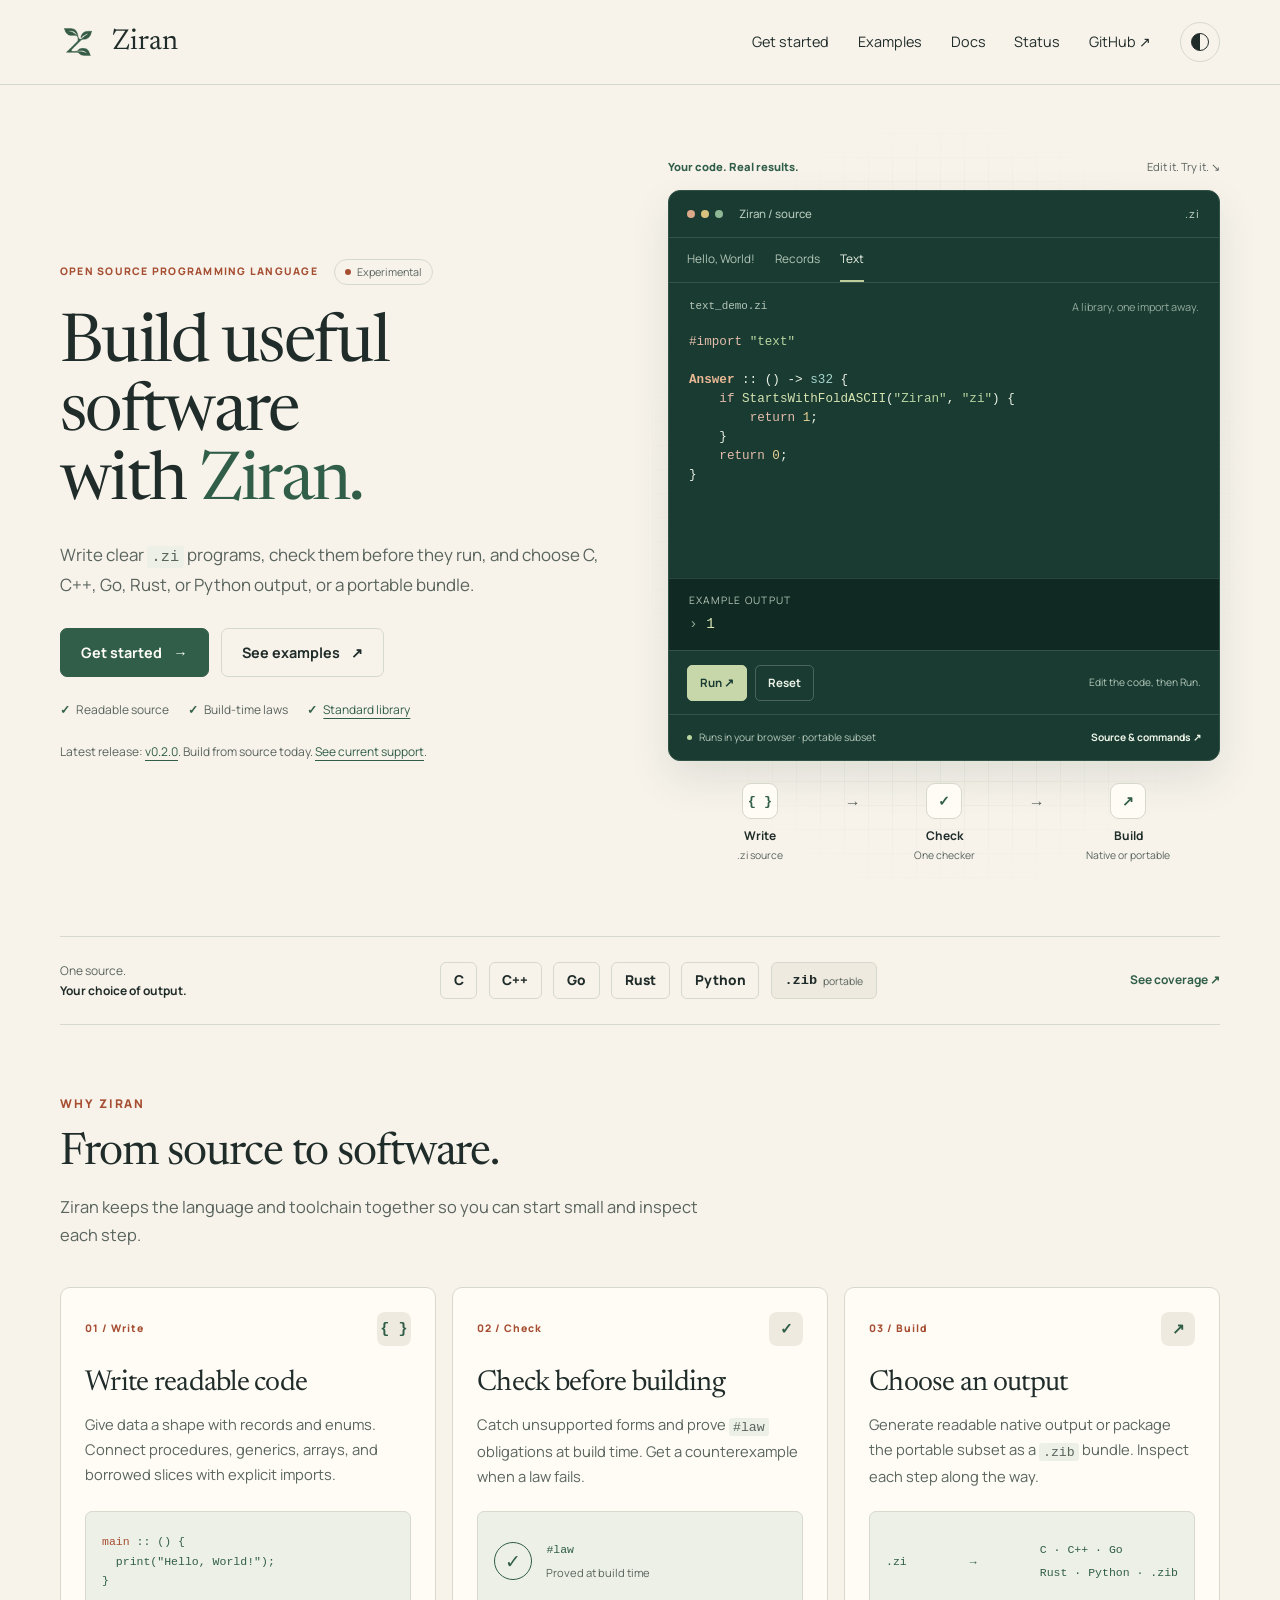
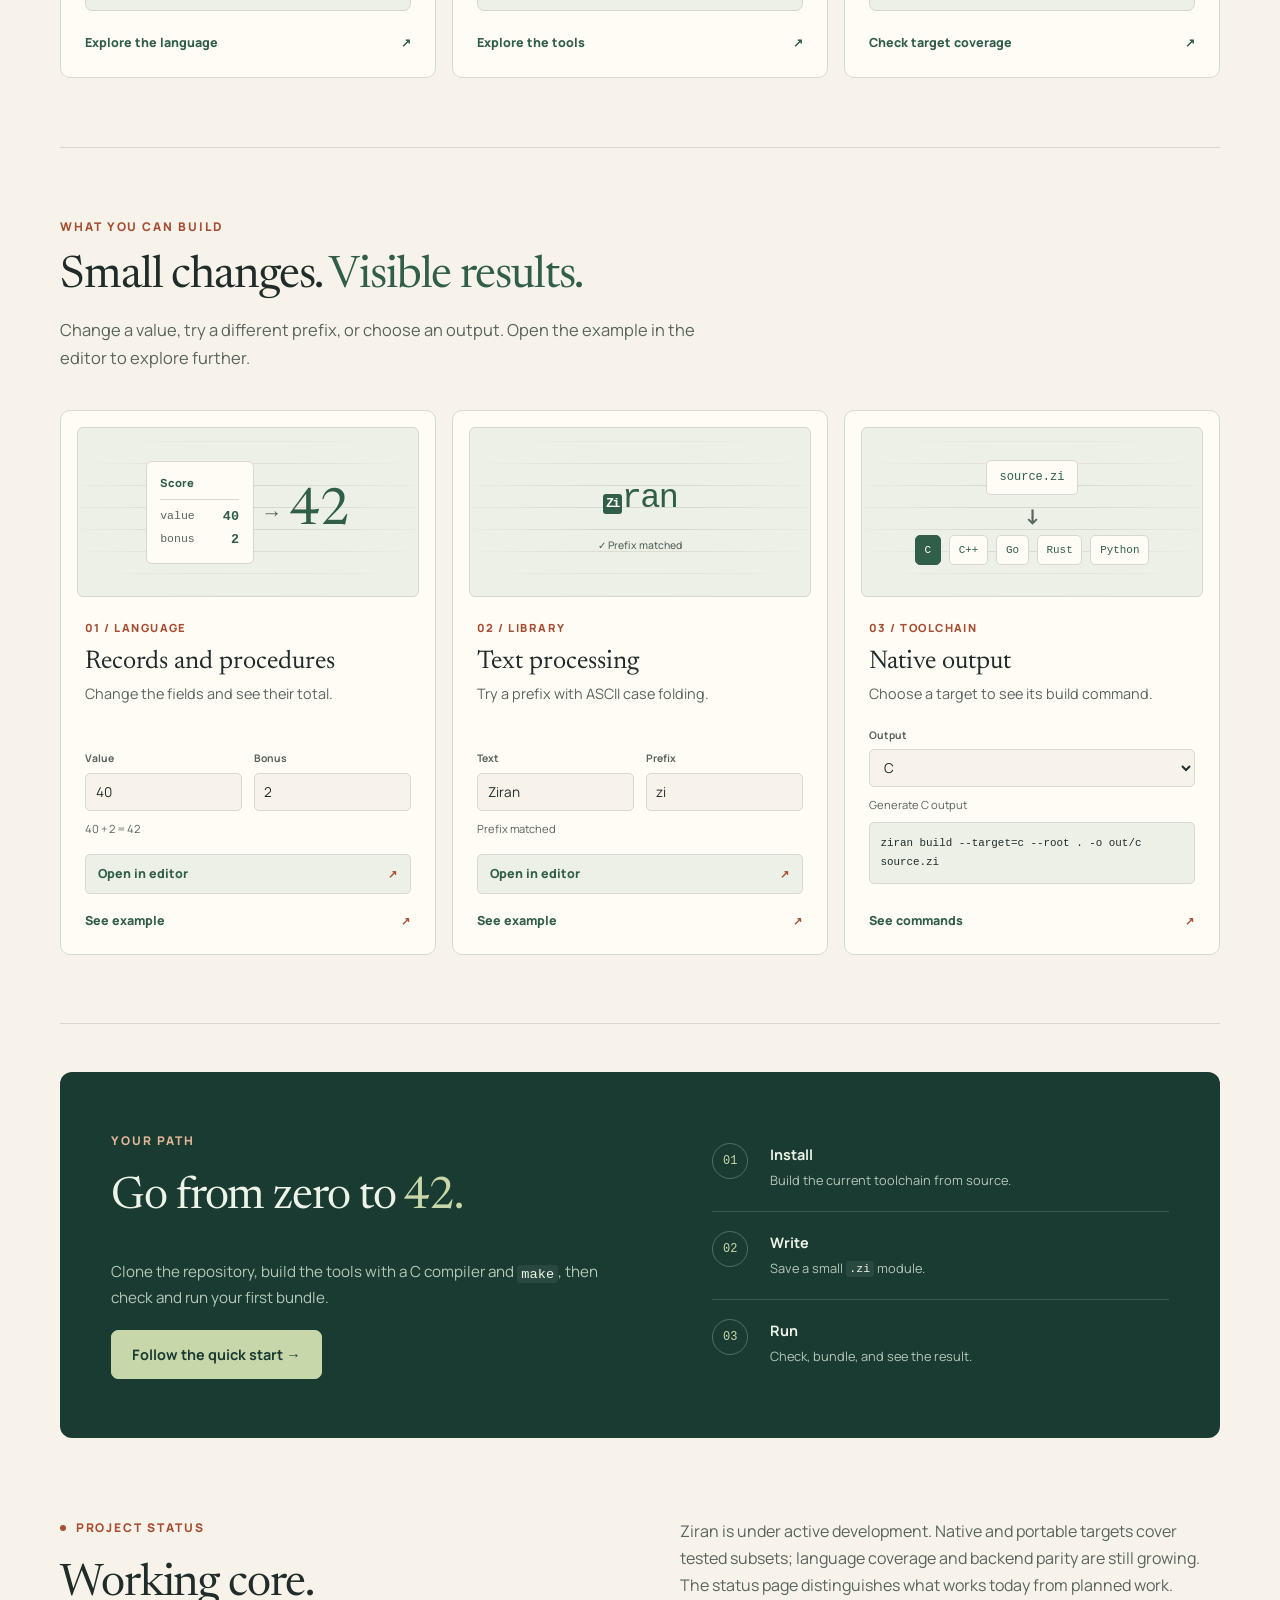
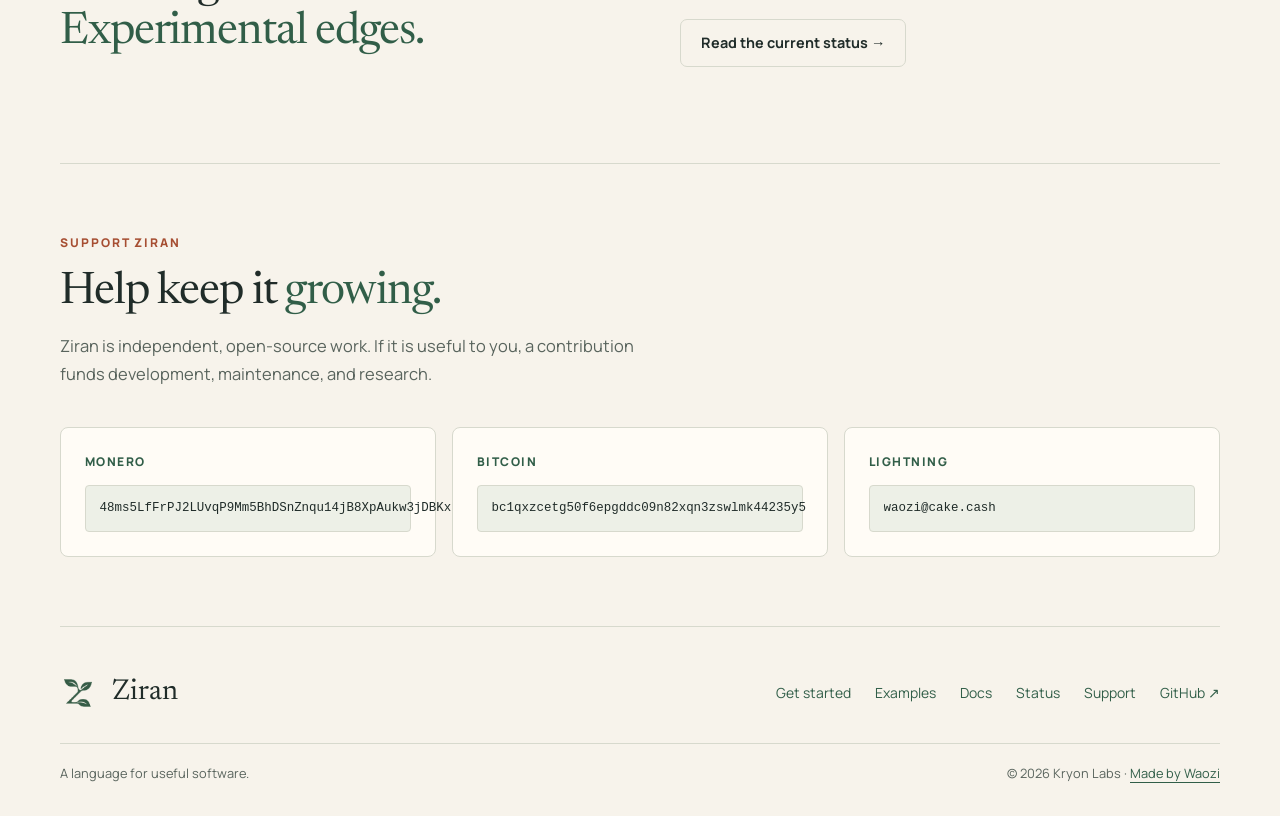
==== commit 029658e7: "Add an editable browser playground and live homepage diagrams" ====
--- a/site/index.html
+++ b/site/index.html
@@ -9,12 +9,14 @@
   <link rel="canonical" href="https://ziran-lang.org/">
   <link rel="icon" href="favicon.svg" type="image/svg+xml">
   <link rel="stylesheet" href="styles.css">
+  <link rel="stylesheet" href="playground.css">
   <meta property="og:type" content="website">
   <meta property="og:url" content="https://ziran-lang.org/">
   <meta property="og:title" content="Ziran — Build useful software">
   <meta property="og:description" content="A checked language with native output and an experimental portable runtime. Start with a real program.">
   <meta name="twitter:card" content="summary">
   <script defer src="site.js"></script>
+  <script defer src="playground.js"></script>
 </head>
 <body class="home">
   <a class="skip-link" href="#main">Skip to content</a>
@@ -36,8 +38,8 @@
         <p class="hero-note">Latest release: <a href="https://github.com/ziranlang/ziran/releases/tag/v0.2.0">v0.2.0</a>. Build from source today. <a href="status.html">See current support</a>.</p>
       </div>
       <div class="hero-visual">
-        <div class="visual-caption"><span>A small beginning.</span><span>Real possibilities <span aria-hidden="true">↘</span></span></div>
-        <div class="hero-code" aria-label="Complete Ziran source examples and their results">
+        <div class="visual-caption"><span>Your code. Real results.</span><span>Edit it. Try it. <span aria-hidden="true">↘</span></span></div>
+        <div class="hero-code" aria-label="Editable Ziran examples and their results">
           <div class="code-title"><span class="code-dots" aria-hidden="true"><i></i><i></i><i></i></span><span>Ziran / source</span><span class="code-tag">.zi</span></div>
           <div class="example-tabs" role="tablist" aria-label="Source examples" hidden>
             <button type="button" role="tab" id="tab-hello" aria-controls="example-hello" aria-selected="false" tabindex="-1">Hello, World!</button>
@@ -78,7 +80,8 @@
 }</code></pre>
             <div class="code-output"><span class="output-label">Example output</span><code><span aria-hidden="true">› </span>1</code></div>
           </div>
-          <div class="code-foot"><span><span class="checked-dot" aria-hidden="true"></span>Examples you can run</span><a href="examples.html#text-demo" class="example-link">View source &amp; commands <span aria-hidden="true">↗</span></a></div>
+          <div class="playground-toolbar" hidden><div class="playground-buttons"><button class="playground-run" type="button">Run <span aria-hidden="true">↗</span></button><button class="playground-stop" type="button" hidden>Stop</button><button class="playground-reset" type="button">Reset</button></div><span class="playground-status" role="status">Edit the code, then Run.</span></div>
+          <div class="code-foot"><span><span class="checked-dot" aria-hidden="true"></span>Runs in your browser · portable subset</span><a href="examples.html#text-demo" class="example-link">Source &amp; commands <span aria-hidden="true">↗</span></a></div>
         </div>
         <ol class="source-flow" aria-label="From source to output">
           <li><span class="flow-symbol" aria-hidden="true">{ }</span><strong>Write</strong><span>.zi source</span></li>
@@ -104,11 +107,11 @@
     </section>
 
     <section class="use-section">
-      <div class="section-heading"><p class="eyebrow">What you can build</p><h2>Start with real programs.</h2><p>The examples use supported features and include commands you can run locally.</p></div>
+      <div class="section-heading"><p class="eyebrow">What you can build</p><h2>Small changes. <em>Visible results.</em></h2><p>Change a value, try a different prefix, or choose an output. Open the example in the editor to explore further.</p></div>
       <div class="use-grid">
-        <a href="examples.html#score"><div class="use-visual record-visual" aria-hidden="true"><div><small>Score</small><code>value <b>40</b></code><code>bonus <b>2</b></code></div><span>→</span><output>42</output></div><span>01 / Language</span><strong>Records and procedures</strong><p>Model data and compute a result with a small complete program.</p><b>See example <span aria-hidden="true">↗</span></b></a>
-        <a href="examples.html#text-demo"><div class="use-visual text-visual" aria-hidden="true"><code><b>Zi</b>ran</code><span><i>✓</i> Prefix matched</span></div><span>02 / Library</span><strong>Text processing</strong><p>Import a standard module and check text with portable operations.</p><b>See example <span aria-hidden="true">↗</span></b></a>
-        <a href="examples.html#targets"><div class="use-visual native-visual" aria-hidden="true"><code>source.zi</code><span>↓</span><div><code>C</code><code>Go</code><code>Rust</code></div></div><span>03 / Toolchain</span><strong>Native output</strong><p>Take the same source through the checker and generate native targets.</p><b>See commands <span aria-hidden="true">↗</span></b></a>
+        <article class="use-card"><div class="use-visual record-visual" aria-hidden="true"><div><small>Score</small><code>value <b class="record-value">40</b></code><code>bonus <b class="record-bonus">2</b></code></div><span>→</span><output class="record-total">42</output></div><span>01 / Language</span><strong>Records and procedures</strong><p>Change the fields and see their total.</p><div class="diagram-controls record-controls" hidden><label>Value<input class="record-value-input" type="number" value="40" min="-999" max="999" step="1"></label><label>Bonus<input class="record-bonus-input" type="number" value="2" min="-999" max="999" step="1"></label><output class="record-summary" aria-live="polite">40 + 2 = 42</output></div><button class="diagram-edit" type="button" data-example="score" hidden>Open in editor <span aria-hidden="true">↗</span></button><a href="examples.html#score">See example <span aria-hidden="true">↗</span></a></article>
+        <article class="use-card"><div class="use-visual text-visual" aria-hidden="true"><code class="text-preview"><b>Zi</b>ran</code><span class="text-match"><i>✓</i> Prefix matched</span></div><span>02 / Library</span><strong>Text processing</strong><p>Try a prefix with ASCII case folding.</p><div class="diagram-controls text-controls" hidden><label>Text<input class="text-value-input" type="text" value="Ziran" maxlength="40" spellcheck="false"></label><label>Prefix<input class="text-prefix-input" type="text" value="zi" maxlength="40" spellcheck="false"></label><output class="text-summary" aria-live="polite">Prefix matched</output></div><button class="diagram-edit" type="button" data-example="text" hidden>Open in editor <span aria-hidden="true">↗</span></button><a href="examples.html#text-demo">See example <span aria-hidden="true">↗</span></a></article>
+        <article class="use-card"><div class="use-visual native-visual" aria-hidden="true"><code>source.zi</code><span>↓</span><div><code data-target="c" class="is-selected">C</code><code data-target="cpp">C++</code><code data-target="go">Go</code><code data-target="rust">Rust</code><code data-target="py">Python</code></div></div><span>03 / Toolchain</span><strong>Native output</strong><p>Choose a target to see its build command.</p><div class="diagram-controls target-controls" hidden><label>Output<select class="target-select"><option value="c">C</option><option value="go">Go</option><option value="rust">Rust</option><option value="cpp">C++</option><option value="py">Python</option></select></label><output class="target-summary" aria-live="polite">Generate C output</output><pre class="target-command"><code>ziran build --target=c --root . -o out/c source.zi</code></pre></div><a href="examples.html#targets">See commands <span aria-hidden="true">↗</span></a></article>
       </div>
     </section>
 
--- a/site/playground.css
+++ b/site/playground.css
@@ -0,0 +1,264 @@
+.code-editor-wrap {
+  position: relative;
+  height: 264px;
+}
+.home .hero-code .code-highlight {
+  height: 100%;
+  overflow: hidden;
+  pointer-events: none;
+}
+.code-editor {
+  position: absolute;
+  inset: 0;
+  width: 100%;
+  height: 100%;
+  margin: 0;
+  padding: 1.2rem 1.25rem;
+  border: 0;
+  border-radius: 0;
+  resize: none;
+  background: transparent;
+  color: transparent;
+  -webkit-text-fill-color: transparent;
+  caret-color: var(--editor-ink);
+  font: 0.79rem/1.5 ui-monospace, SFMono-Regular, Consolas, monospace;
+  tab-size: 4;
+  scrollbar-color: #6b8b77 var(--editor);
+}
+.code-editor::selection {
+  background: #8bbf9d55;
+}
+.home .c-comment {
+  color: #b4c7b8;
+}
+.home .code-output {
+  max-height: 190px;
+  overflow: auto;
+}
+.home .code-output code {
+  white-space: pre-wrap;
+  overflow-wrap: anywhere;
+  max-width: 100%;
+  line-height: 1.6;
+}
+.home .code-output.has-error code {
+  color: #f0c6ac;
+}
+.playground-toolbar {
+  display: flex;
+  align-items: center;
+  justify-content: space-between;
+  flex-wrap: wrap;
+  gap: 0.6rem;
+  padding: 0.85rem 1.15rem;
+  border-top: 1px solid #ffffff1f;
+}
+.playground-toolbar[hidden],
+.diagram-controls[hidden],
+.diagram-edit[hidden],
+.playground-stop[hidden] {
+  display: none;
+}
+.playground-buttons {
+  display: flex;
+  align-items: center;
+  gap: 0.5rem;
+}
+.playground-buttons button {
+  min-height: 36px;
+  padding: 0.35rem 0.75rem;
+  border: 1px solid #ffffff35;
+  border-radius: 5px;
+  background: transparent;
+  color: var(--editor-ink);
+  font-size: 0.72rem;
+  font-weight: 700;
+}
+.playground-buttons .playground-run {
+  background: #c7d7a9;
+  color: #193b32;
+  border-color: #c7d7a9;
+}
+.playground-buttons button:hover {
+  box-shadow: inset 0 0 0 1px currentColor;
+}
+.playground-run:disabled {
+  opacity: 0.65;
+  cursor: wait;
+}
+.playground-status {
+  color: var(--editor-muted);
+  font-size: 0.64rem;
+}
+.source-flow li[data-state="done"] .flow-symbol,
+.source-flow li[data-state="active"] .flow-symbol {
+  border-color: var(--accent);
+  background: var(--surface-muted);
+}
+.source-flow li[data-state="active"] .flow-symbol {
+  box-shadow: 0 0 0 3px var(--surface-muted);
+}
+.source-flow li[data-state="failed"] .flow-symbol {
+  border-color: var(--rust);
+  color: var(--rust);
+}
+.use-card {
+  display: flex;
+  flex-direction: column;
+  align-items: start;
+  min-width: 0;
+  padding: 1rem 1rem 1.4rem;
+  border: 1px solid var(--line);
+  border-radius: 10px;
+  background: var(--surface);
+}
+.use-card > :not(.use-visual) {
+  margin-inline: 0.5rem;
+}
+.use-card > strong {
+  font-size: 1.6rem;
+}
+.use-card > a,
+.diagram-edit {
+  display: flex;
+  justify-content: space-between;
+  align-items: center;
+  align-self: stretch;
+  color: var(--accent);
+  font-size: 0.78rem;
+  font-weight: 800;
+  text-decoration: none;
+}
+.use-card > a {
+  margin-top: auto;
+  padding-top: 0.6rem;
+}
+.use-card > a:hover {
+  text-decoration: underline;
+}
+.diagram-edit {
+  min-height: 40px;
+  margin-bottom: 0.4rem;
+  padding: 0.5rem 0.75rem;
+  background: var(--code);
+  border: 1px solid var(--line);
+  border-radius: 5px;
+}
+.diagram-edit:hover {
+  border-color: var(--accent);
+}
+.diagram-controls {
+  display: grid;
+  grid-template-columns: repeat(2, minmax(0, 1fr));
+  gap: 0.5rem 0.7rem;
+  align-self: stretch;
+  margin-block: 0.6rem 1rem;
+}
+.diagram-controls label {
+  display: flex;
+  flex-direction: column;
+  gap: 0.3rem;
+  min-width: 0;
+  color: var(--muted);
+  font-size: 0.65rem;
+  font-weight: 700;
+}
+.diagram-controls input,
+.diagram-controls select {
+  width: 100%;
+  min-width: 0;
+  min-height: 38px;
+  padding: 0.4rem 0.6rem;
+  border: 1px solid var(--line);
+  border-radius: 5px;
+  background: var(--bg);
+  color: var(--ink);
+  font: 0.85rem Manrope, Arial, sans-serif;
+}
+.diagram-controls > output,
+.target-command {
+  grid-column: 1 / -1;
+  font-size: 0.7rem;
+  color: var(--muted);
+}
+.target-controls > label {
+  grid-column: 1 / -1;
+}
+.target-command {
+  min-width: 0;
+  width: 100%;
+  padding: 0.65rem;
+  border: 1px solid var(--line);
+  border-radius: 5px;
+  background: var(--code);
+  white-space: pre-wrap;
+  overflow-wrap: anywhere;
+  color: var(--ink);
+  font-size: 0.68rem;
+}
+.native-visual .is-selected {
+  border-color: var(--accent);
+  background: var(--accent);
+  color: var(--accent-ink);
+}
+.native-visual > div {
+  flex-wrap: wrap;
+  justify-content: center;
+  max-width: calc(100% - 1.5rem);
+}
+.native-visual > div > code {
+  padding: 0.3rem 0.55rem;
+  font-size: 0.68rem;
+}
+.record-visual {
+  gap: 0.5rem;
+}
+.record-visual output {
+  font-size: clamp(2rem, 4vw, 3.5rem);
+  max-width: 5ch;
+  overflow: hidden;
+  text-overflow: ellipsis;
+}
+.text-visual > code {
+  max-width: calc(100% - 2rem);
+  overflow: hidden;
+  text-overflow: ellipsis;
+  white-space: nowrap;
+}
+@media (max-width: 850px) and (min-width: 651px) {
+  .use-card {
+    display: grid;
+    grid-template-columns: 0.9fr 1fr;
+    gap: 0 1.5rem;
+  }
+  .use-card .use-visual {
+    grid-row: 1 / 8;
+  }
+  .use-card > :not(.use-visual) {
+    grid-column: 2;
+    margin-left: 0;
+  }
+}
+@media (max-width: 650px) {
+  .code-editor-wrap {
+    height: 280px;
+  }
+  .code-editor {
+    padding-inline: 1rem;
+    font-size: 1rem;
+  }
+  .home .hero-code .code-highlight {
+    font-size: 1rem;
+  }
+  .playground-buttons button {
+    min-height: 44px;
+  }
+  .playground-status {
+    flex-basis: 100%;
+  }
+  .diagram-controls input,
+  .diagram-controls select {
+    font-size: 1rem;
+    min-height: 44px;
+  }
+}
